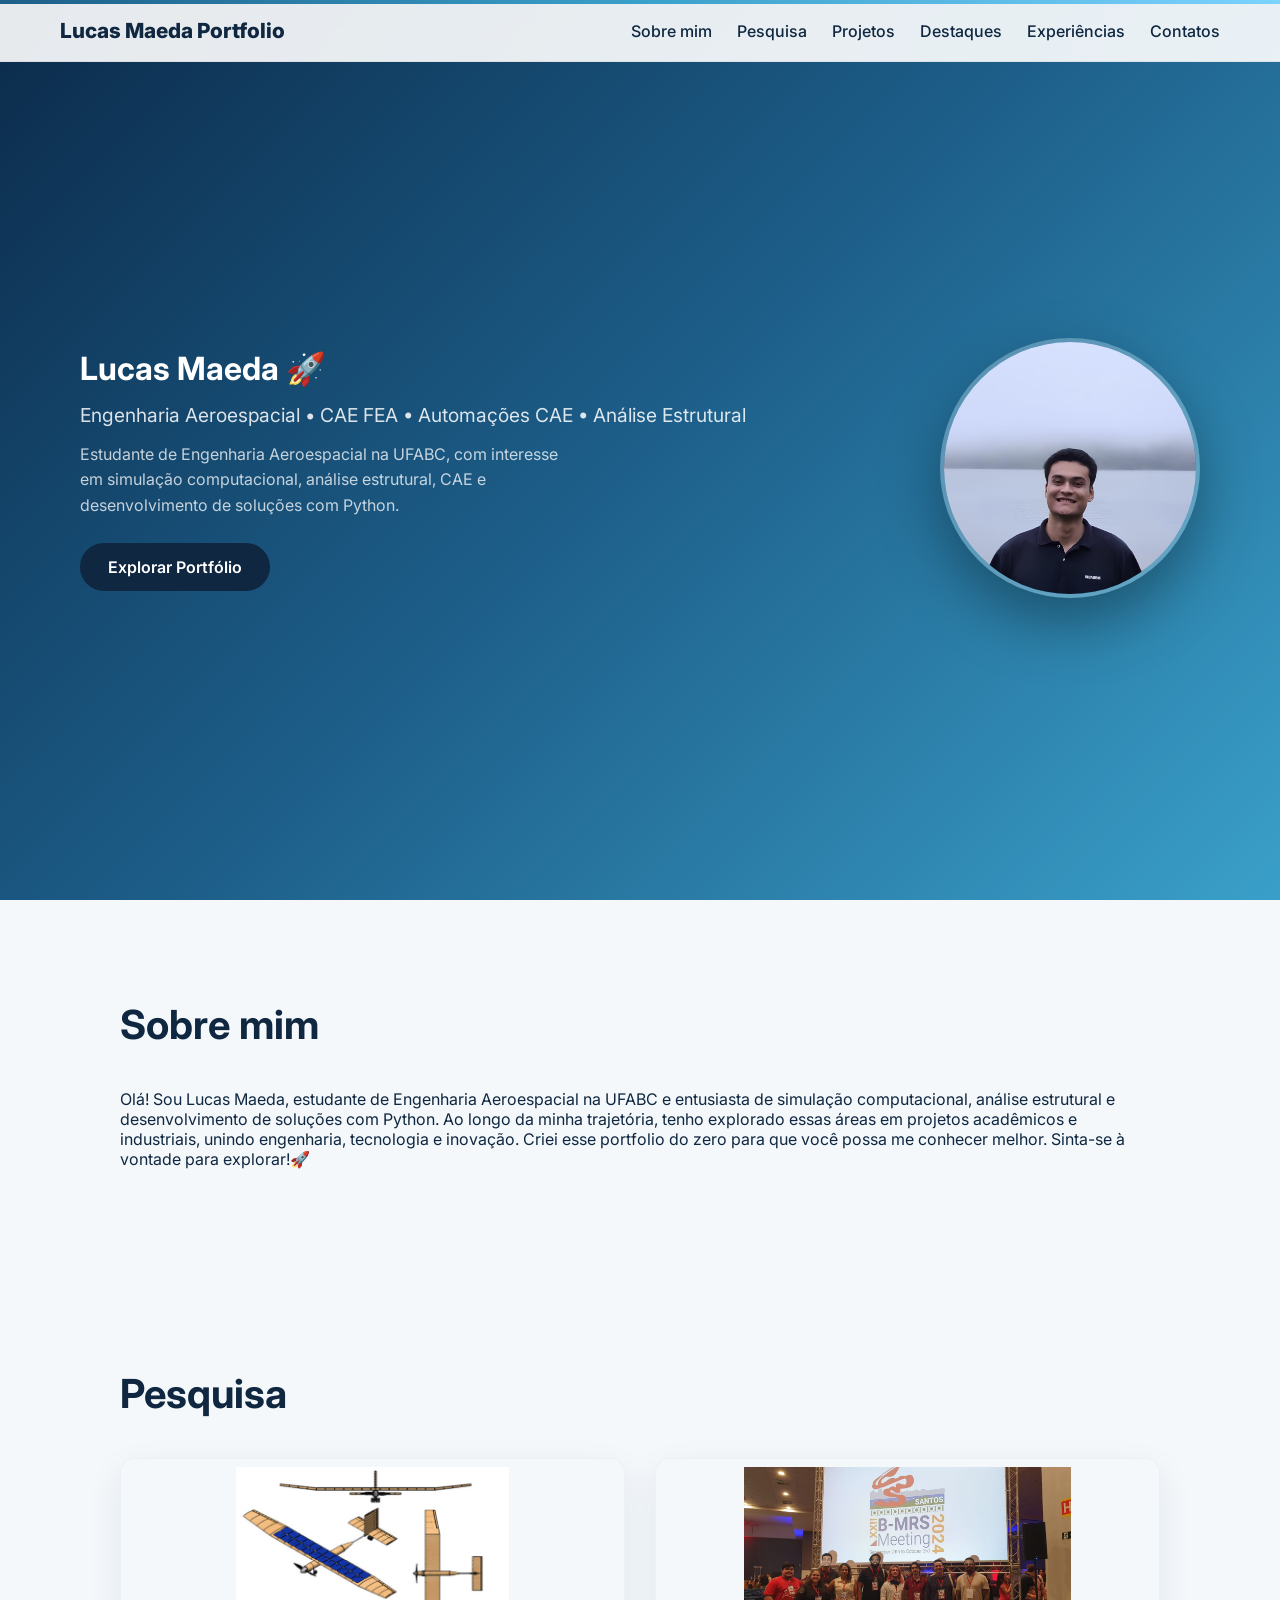
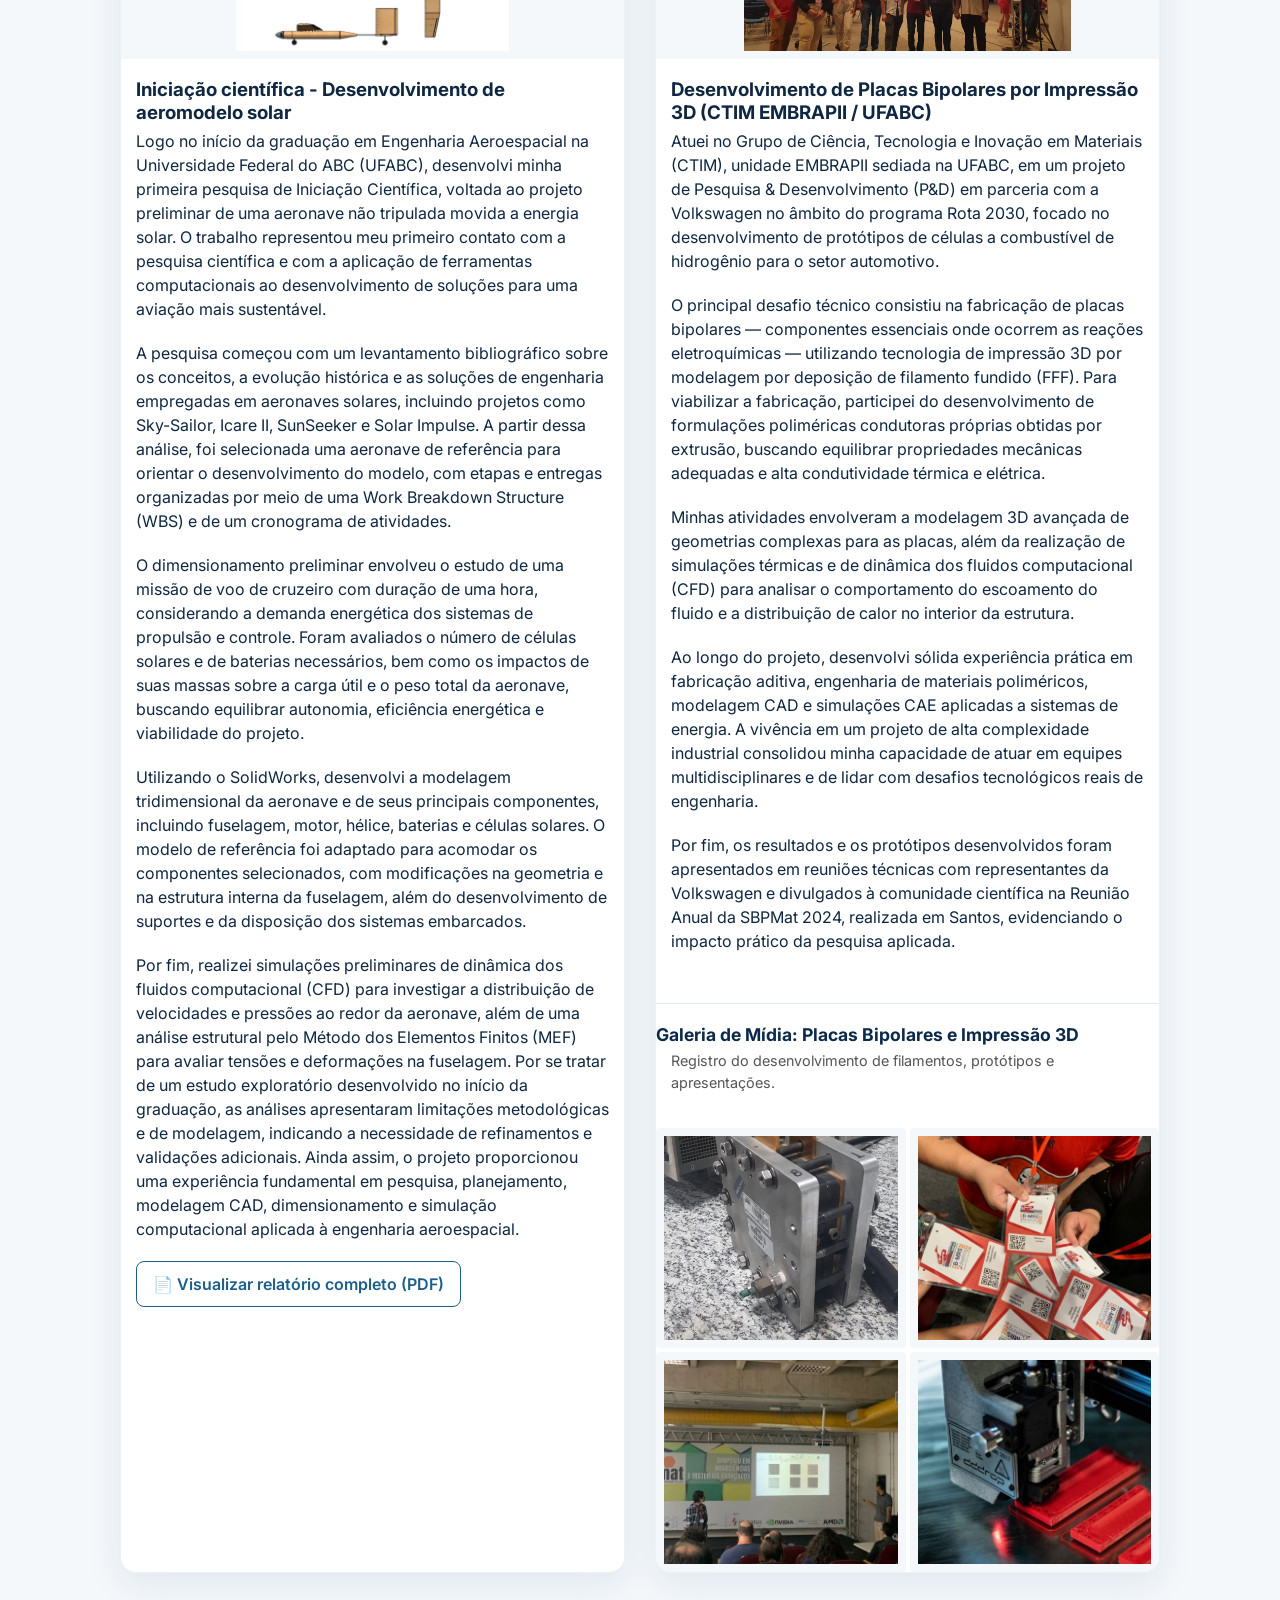
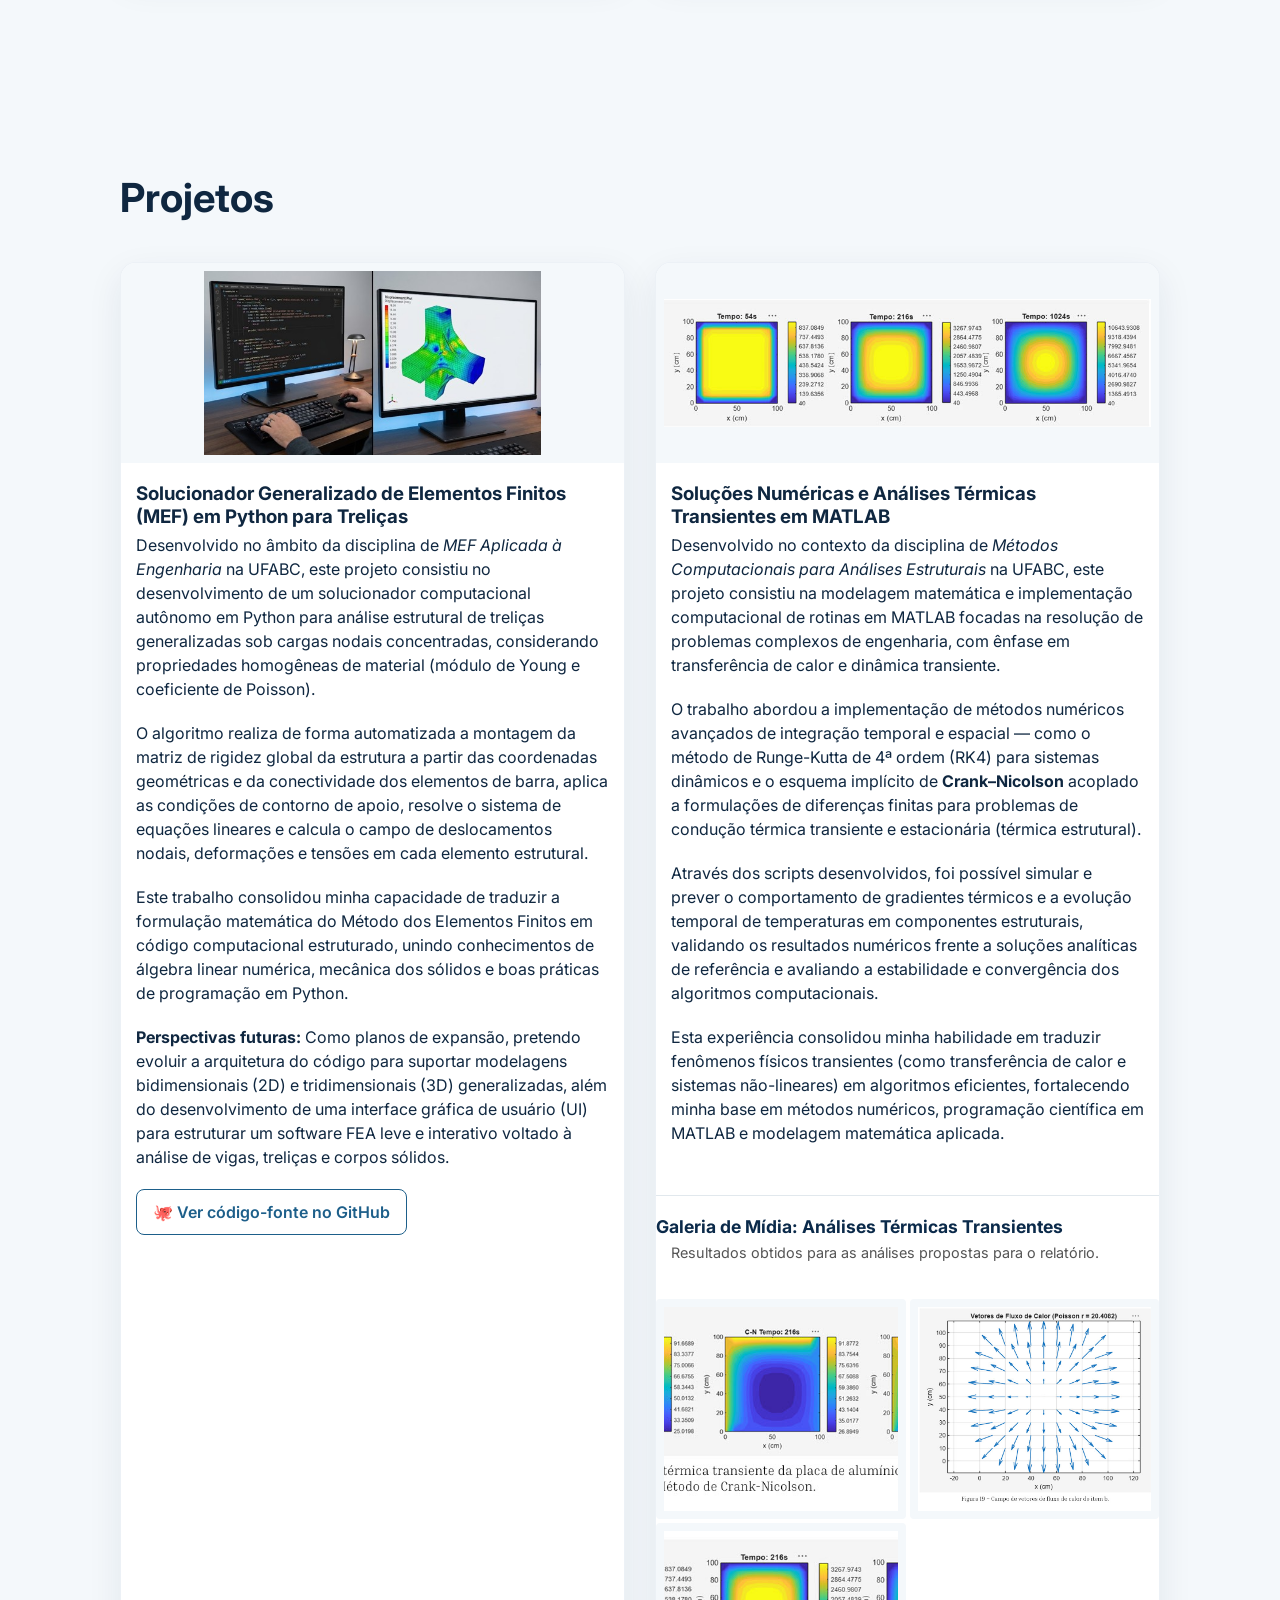
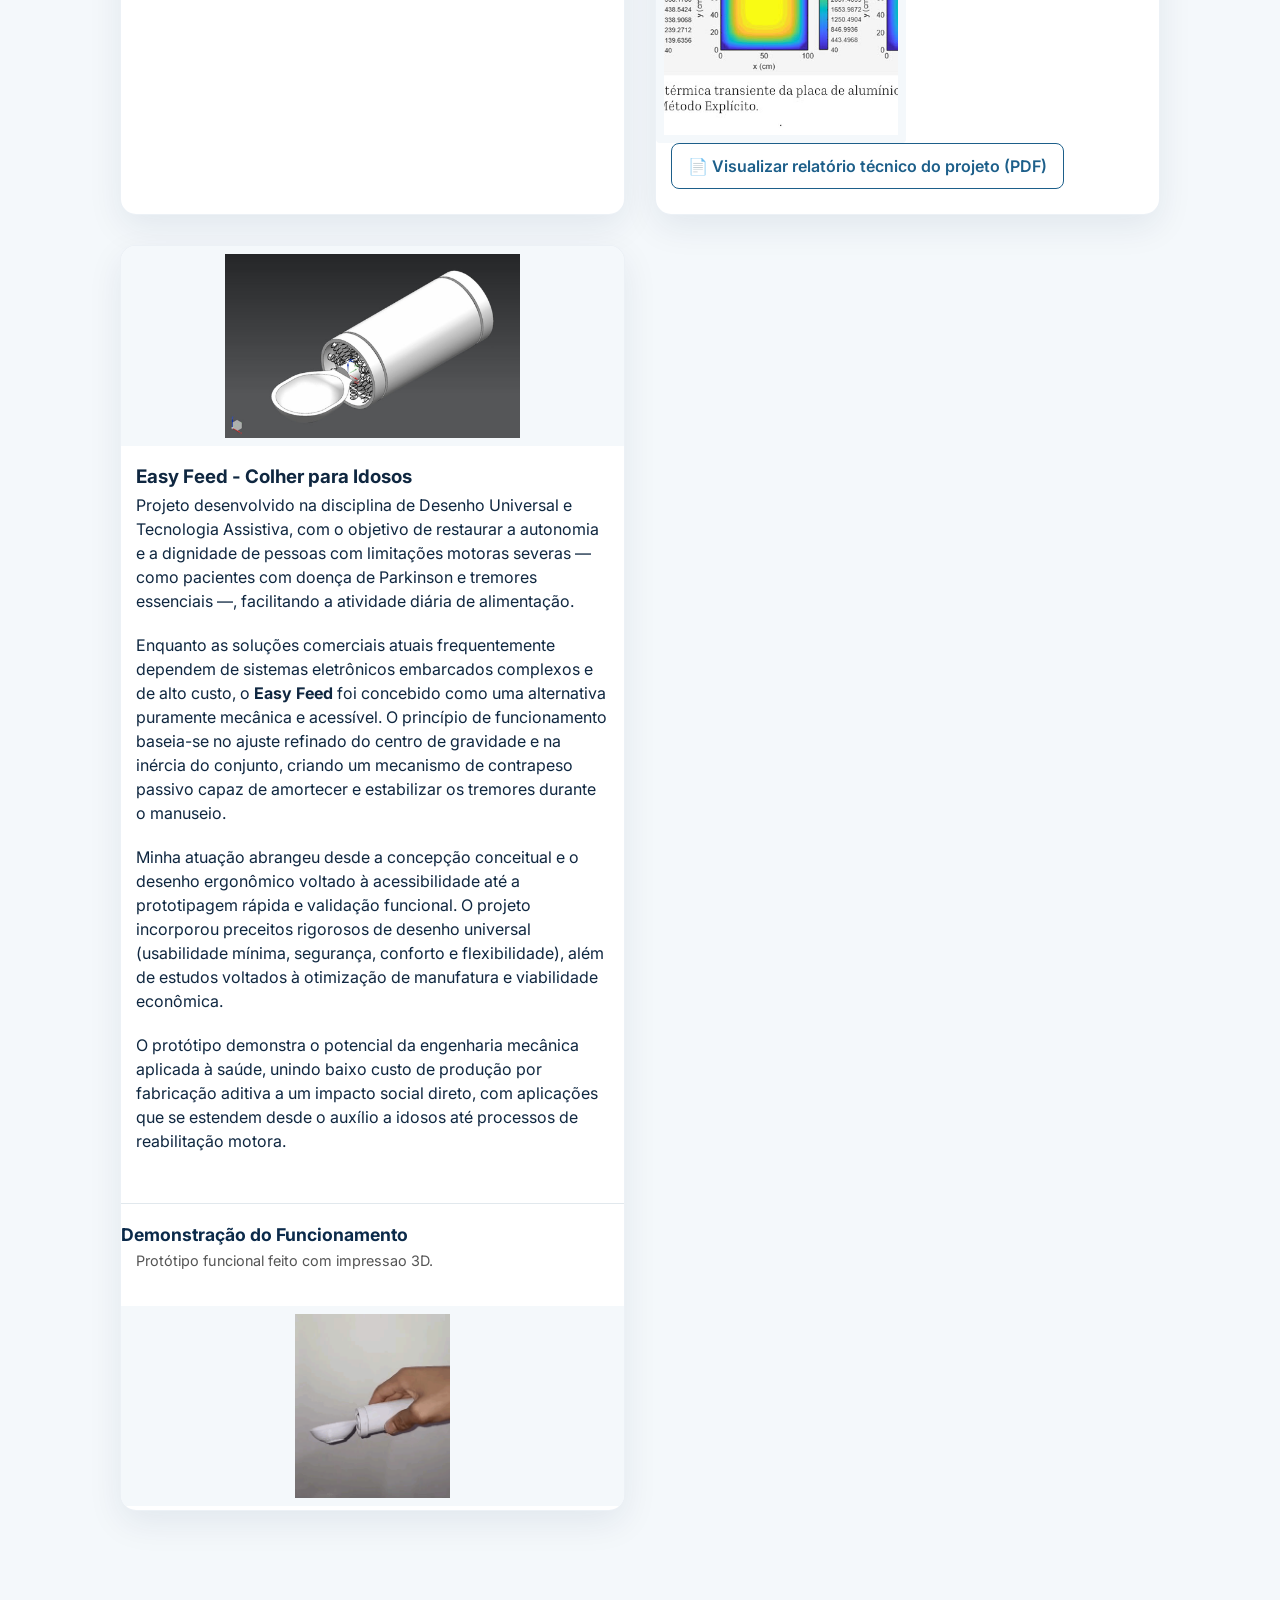
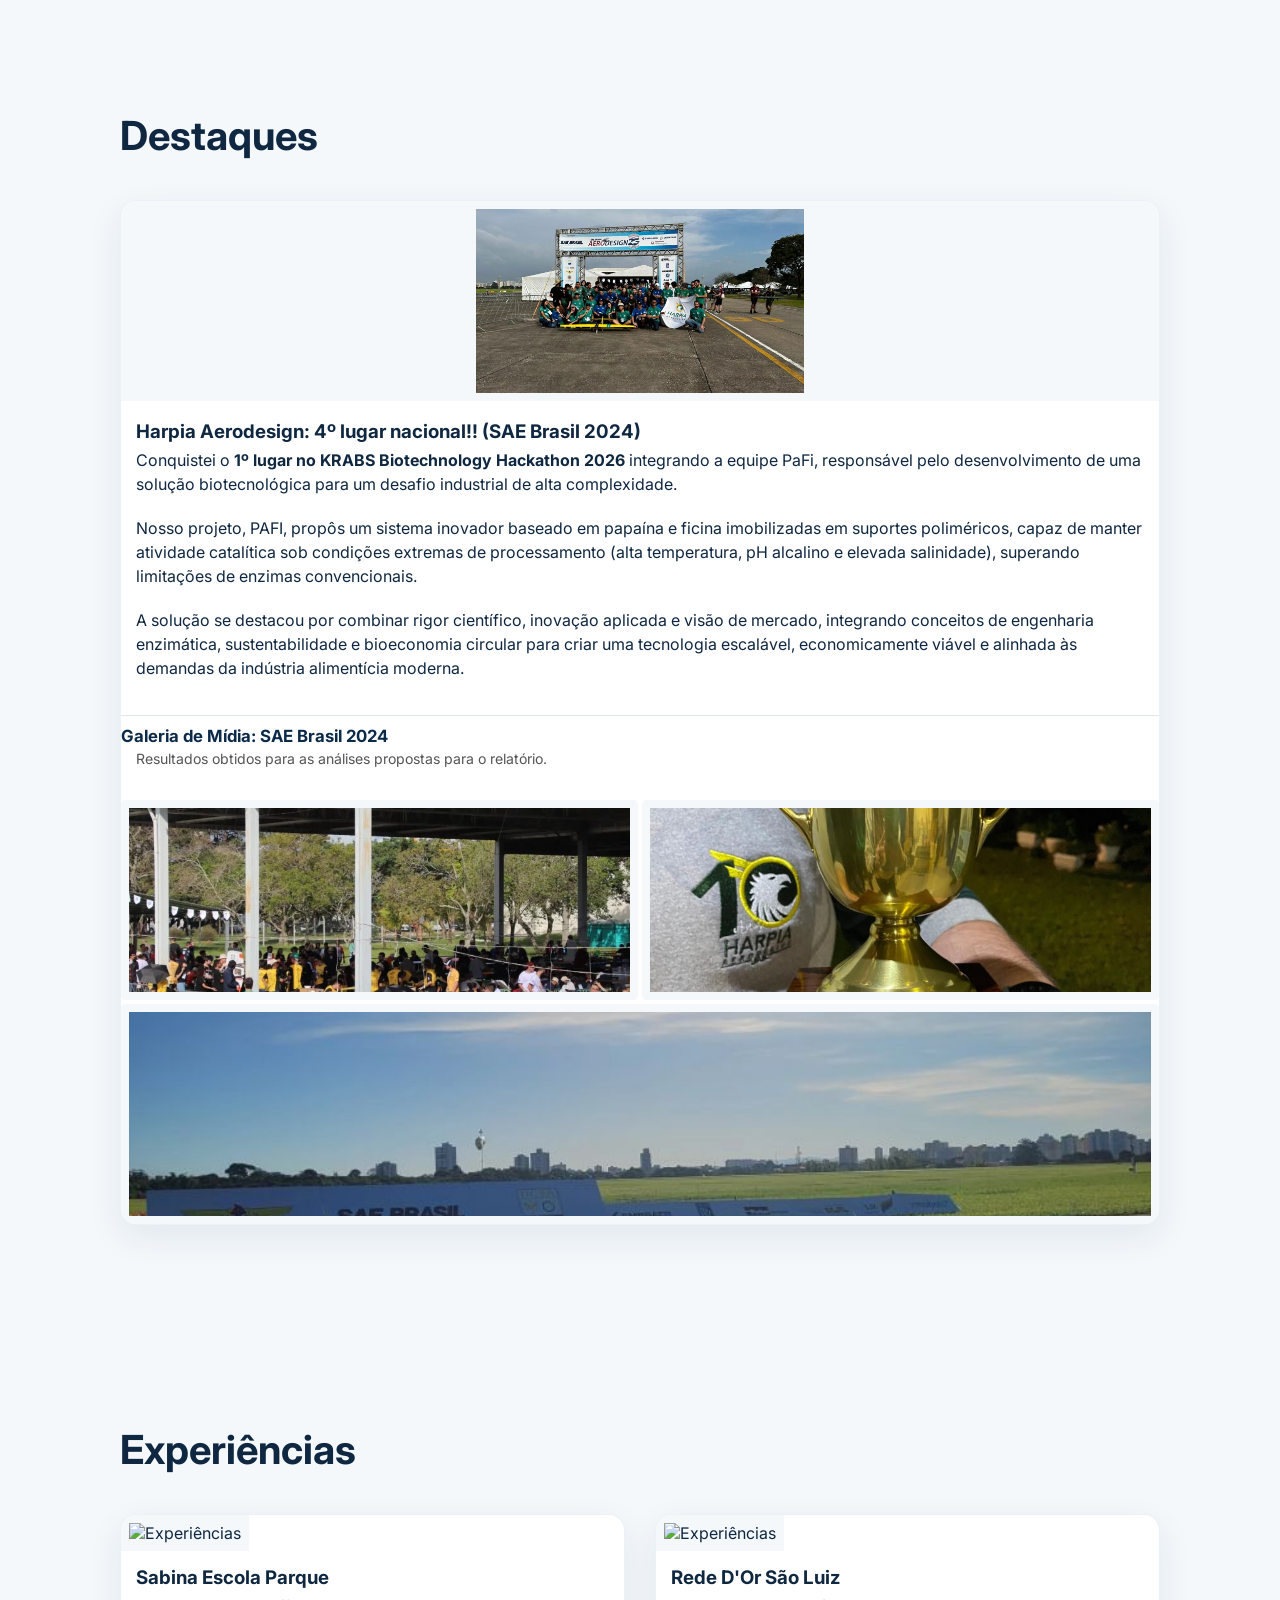
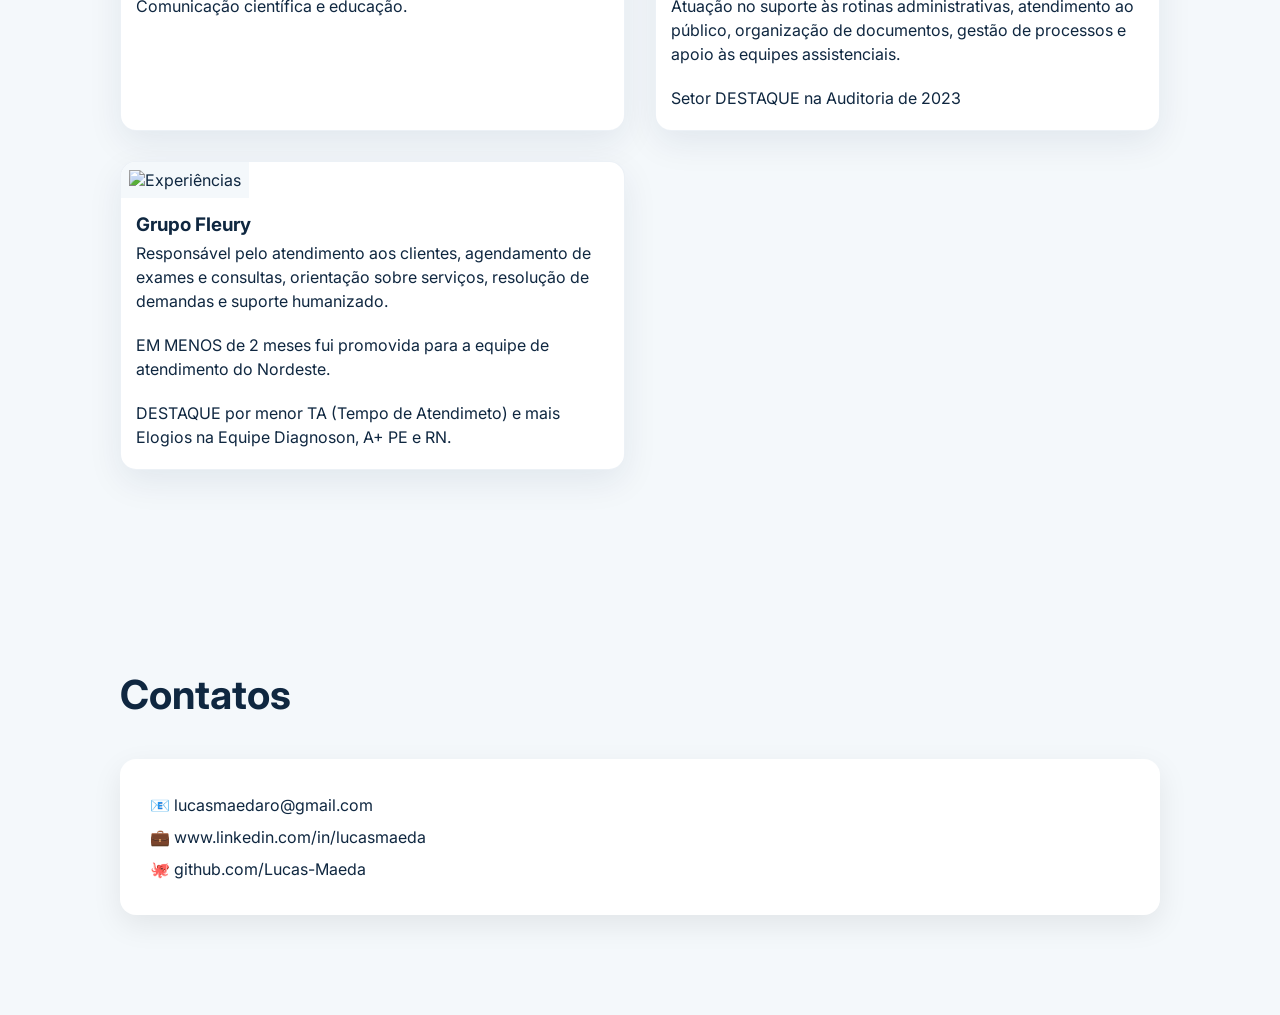
==== index.html @ bb74ff22 "Update index.html" ====
<!DOCTYPE html>
<html lang="pt-BR">
    <head>
    <meta charset="UTF-8">
    <meta name="viewport" content="width=device-width, initial-scale=1.0">
    <title>Portfolio Lucas Maeda</title>

    <link rel="stylesheet" href="style.css">
    <link href="https://fonts.googleapis.com/css2?family=Inter:wght@300;400;600;800&display=swap" rel="stylesheet">
</head>

<body>

<!-- NAV -->
<nav>
    <div class="logo">Lucas Maeda Portfolio</div>

    <ul>
        <li><a href="#sobre-mim">Sobre mim</a></li>
        <li><a href="#pesquisa">Pesquisa</a></li>
        <li><a href="#projetos">Projetos</a></li>
        <li><a href="#destaques">Destaques</a></li>
        <li><a href="#experiencias">Experiências</a></li>
        <li><a href="#contatos">Contatos</a></li>
    </ul>
</nav>

<!-- HERO -->
<header class="hero">

    <div class="hero-content">

        <div class="hero-text">
            <h1>Lucas Maeda 🚀</h1>
            <p class="subtitle">Engenharia Aeroespacial • CAE FEA • Automações CAE • Análise Estrutural</p>

            <p class="description">
                Estudante de Engenharia Aeroespacial na UFABC, com interesse em simulação computacional, análise estrutural, CAE e desenvolvimento de soluções com Python.
            </p>

            <a href="#sobre mim" class="btn">Explorar Portfólio</a>
        </div>

        <div class="hero-image">
            <img src="images/perfil.jpg" alt="Lucas profile">
        </div>

    </div>

</header>

<!-- SOBRE MIM -->
<section id="sobre mim" class="section">
    <h2>Sobre mim</h2>
    <p>
        Olá! Sou Lucas Maeda, estudante de Engenharia Aeroespacial na UFABC e entusiasta de simulação computacional, análise estrutural e desenvolvimento de soluções com Python. Ao longo da minha trajetória, tenho explorado essas áreas em projetos acadêmicos e industriais, unindo engenharia, tecnologia e inovação.
        Criei esse portfolio do zero para que você possa me conhecer melhor. Sinta-se à vontade para explorar!🚀
    </p>
</section>

<!-- PESQUISA -->
<section id="pesquisa" class="section">
    <h2>Pesquisa</h2>

    <div class="grid">

        <!-- CARTÃO 1: Aeromodelo Solar -->
        <div class="card">
            <img src="images/ic1.jpg" alt="Pesquisa">
            <h3>Iniciação científica - Desenvolvimento de aeromodelo solar</h3>
            <p>Logo no início da graduação em Engenharia Aeroespacial na Universidade Federal do ABC (UFABC), desenvolvi minha primeira pesquisa de Iniciação Científica, voltada ao projeto preliminar de uma aeronave não tripulada movida a energia solar. O trabalho representou meu primeiro contato com a pesquisa científica e com a aplicação de ferramentas computacionais ao desenvolvimento de soluções para uma aviação mais sustentável.</p>
            <p>A pesquisa começou com um levantamento bibliográfico sobre os conceitos, a evolução histórica e as soluções de engenharia empregadas em aeronaves solares, incluindo projetos como Sky-Sailor, Icare II, SunSeeker e Solar Impulse. A partir dessa análise, foi selecionada uma aeronave de referência para orientar o desenvolvimento do modelo, com etapas e entregas organizadas por meio de uma Work Breakdown Structure (WBS) e de um cronograma de atividades.</p>
            <p>O dimensionamento preliminar envolveu o estudo de uma missão de voo de cruzeiro com duração de uma hora, considerando a demanda energética dos sistemas de propulsão e controle. Foram avaliados o número de células solares e de baterias necessários, bem como os impactos de suas massas sobre a carga útil e o peso total da aeronave, buscando equilibrar autonomia, eficiência energética e viabilidade do projeto.</p>
            <p>Utilizando o SolidWorks, desenvolvi a modelagem tridimensional da aeronave e de seus principais componentes, incluindo fuselagem, motor, hélice, baterias e células solares. O modelo de referência foi adaptado para acomodar os componentes selecionados, com modificações na geometria e na estrutura interna da fuselagem, além do desenvolvimento de suportes e da disposição dos sistemas embarcados.</p>
            <p>Por fim, realizei simulações preliminares de dinâmica dos fluidos computacional (CFD) para investigar a distribuição de velocidades e pressões ao redor da aeronave, além de uma análise estrutural pelo Método dos Elementos Finitos (MEF) para avaliar tensões e deformações na fuselagem. Por se tratar de um estudo exploratório desenvolvido no início da graduação, as análises apresentaram limitações metodológicas e de modelagem, indicando a necessidade de refinamentos e validações adicionais. Ainda assim, o projeto proporcionou uma experiência fundamental em pesquisa, planejamento, modelagem CAD, dimensionamento e simulação computacional aplicada à engenharia aeroespacial.</p>
            
            <div class="research-attachment">
                <a href="PDFs/SolarPlaneModel.pdf"
                   target="_blank"
                   rel="noopener noreferrer">
                    📄 Visualizar relatório completo (PDF)
                </a>
            </div> 
        </div> <!-- Fim do cartão 1 -->

        <!-- CARTÃO 2: CTIM EMBRAPII -->
        <div class="card">
            <img src="images/Ctim (9).jpeg" alt="Placa Bipolar para Célula a Combustível">
            <h3>Desenvolvimento de Placas Bipolares por Impressão 3D (CTIM EMBRAPII / UFABC)</h3>
            <p>Atuei no Grupo de Ciência, Tecnologia e Inovação em Materiais (CTIM), unidade EMBRAPII sediada na UFABC, em um projeto de Pesquisa & Desenvolvimento (P&D) em parceria com a Volkswagen no âmbito do programa Rota 2030, focado no desenvolvimento de protótipos de células a combustível de hidrogênio para o setor automotivo.</p>
            <p>O principal desafio técnico consistiu na fabricação de placas bipolares — componentes essenciais onde ocorrem as reações eletroquímicas — utilizando tecnologia de impressão 3D por modelagem por deposição de filamento fundido (FFF). Para viabilizar a fabricação, participei do desenvolvimento de formulações poliméricas condutoras próprias obtidas por extrusão, buscando equilibrar propriedades mecânicas adequadas e alta condutividade térmica e elétrica.</p>
            <p>Minhas atividades envolveram a modelagem 3D avançada de geometrias complexas para as placas, além da realização de simulações térmicas e de dinâmica dos fluidos computacional (CFD) para analisar o comportamento do escoamento do fluido e a distribuição de calor no interior da estrutura.</p>
            <p>Ao longo do projeto, desenvolvi sólida experiência prática em fabricação aditiva, engenharia de materiais poliméricos, modelagem CAD e simulações CAE aplicadas a sistemas de energia. A vivência em um projeto de alta complexidade industrial consolidou minha capacidade de atuar em equipes multidisciplinares e de lidar com desafios tecnológicos reais de engenharia.</p>
            <p>Por fim, os resultados e os protótipos desenvolvidos foram apresentados em reuniões técnicas com representantes da Volkswagen e divulgados à comunidade científica na Reunião Anual da SBPMat 2024, realizada em Santos, evidenciando o impacto prático da pesquisa aplicada.</p>
            
            <!-- GALERIA INTERNA EMBUTIDA -->
            <div class="card-gallery-section">
                <h4 class="card-gallery-title"> Galeria de Mídia: Placas Bipolares e Impressão 3D</h4>
                <p class="card-gallery-subtitle">Registro do desenvolvimento de filamentos, protótipos e apresentações.</p>
                
                <div class="card-gallery-grid">
                    <!-- Substitua pelos nomes reais dos seus arquivos de imagem -->
                    <img src="images/Ctim (3).jpeg" alt="Processo de Extrusão">
                    <img src="images/CTIM(10).jpg" alt="Impressão 3D">
                    <img src="images/CTIM(11).jpg" alt="Protótipo Final">
                    <img src="images/CTIM(12).jpg" alt="Apresentação SBPMat">
                </div>
            </div>

        </div> <!-- Fim do cartão 2 -->
</section>

    
<!-- PROJETOS -->
<section id="projetos" class="section">
    <h2>Projetos</h2>

    <div class="grid">

        <div class="card">
            <img src="images/project2.jpg" alt="Solucionador MEF em Python">
            <h3>Solucionador Generalizado de Elementos Finitos (MEF) em Python para Treliças</h3>
            <p>Desenvolvido no âmbito da disciplina de <em>MEF Aplicada à Engenharia</em> na UFABC, este projeto consistiu no desenvolvimento de um solucionador computacional autônomo em Python para análise estrutural de treliças generalizadas sob cargas nodais concentradas, considerando propriedades homogêneas de material (módulo de Young e coeficiente de Poisson).</p>
            <p>O algoritmo realiza de forma automatizada a montagem da matriz de rigidez global da estrutura a partir das coordenadas geométricas e da conectividade dos elementos de barra, aplica as condições de contorno de apoio, resolve o sistema de equações lineares e calcula o campo de deslocamentos nodais, deformações e tensões em cada elemento estrutural.</p>
            <p>Este trabalho consolidou minha capacidade de traduzir a formulação matemática do Método dos Elementos Finitos em código computacional estruturado, unindo conhecimentos de álgebra linear numérica, mecânica dos sólidos e boas práticas de programação em Python.</p>
            <p><strong>Perspectivas futuras:</strong> Como planos de expansão, pretendo evoluir a arquitetura do código para suportar modelagens bidimensionais (2D) e tridimensionais (3D) generalizadas, além do desenvolvimento de uma interface gráfica de usuário (UI) para estruturar um software FEA leve e interativo voltado à análise de vigas, treliças e corpos sólidos.</p>
            
            <!-- Se houver repositório no GitHub ou documentação específica -->
            <div class="research-attachment">
                <a href="https://github.com/Lucas-Maeda/2D_TRUSS_TENSION_STRAIN_CALCULATOR"
                   target="_blank"
                   rel="noopener noreferrer">
                    🐙 Ver código-fonte no GitHub
                </a>
            </div>
        </div>

        
        <!-- CARTÃO DE PROJETO: Métodos Computacionais e Análises Térmicas (MATLAB) -->
        <div class="card">
            <img src="images/project3.jpg" alt="Simulação Térmica em MATLAB">
            <h3>Soluções Numéricas e Análises Térmicas Transientes em MATLAB</h3>
            <p>Desenvolvido no contexto da disciplina de <em>Métodos Computacionais para Análises Estruturais</em> na UFABC, este projeto consistiu na modelagem matemática e implementação computacional de rotinas em MATLAB focadas na resolução de problemas complexos de engenharia, com ênfase em transferência de calor e dinâmica transiente.</p>
            <p>O trabalho abordou a implementação de métodos numéricos avançados de integração temporal e espacial — como o método de Runge-Kutta de 4ª ordem (RK4) para sistemas dinâmicos e o esquema implícito de <strong>Crank–Nicolson</strong> acoplado a formulações de diferenças finitas para problemas de condução térmica transiente e estacionária (térmica estrutural).</p>
            <p>Através dos scripts desenvolvidos, foi possível simular e prever o comportamento de gradientes térmicos e a evolução temporal de temperaturas em componentes estruturais, validando os resultados numéricos frente a soluções analíticas de referência e avaliando a estabilidade e convergência dos algoritmos computacionais.</p>
            <p>Esta experiência consolidou minha habilidade em traduzir fenômenos físicos transientes (como transferência de calor e sistemas não-lineares) em algoritmos eficientes, fortalecendo minha base em métodos numéricos, programação científica em MATLAB e modelagem matemática aplicada.</p>
            
            <!-- GALERIA INTERNA EMBUTIDA -->
            <div class="card-gallery-section">
                <h4 class="card-gallery-title"> Galeria de Mídia: Análises Térmicas Transientes</h4>
                <p class="card-gallery-subtitle">Resultados obtidos para as análises propostas para o relatório.</p>
                
                <div class="card-gallery-grid">
                    <!-- Substitua pelos nomes reais dos seus arquivos de imagem -->
                    <img src="images/MCAE1.jpg" alt="Processo de Extrusão">
                    <img src="images/MCAE2.jpg" alt="Impressão 3D">
                    <img src="images/MCAE3.jpg" alt="Protótipo Final">
                </div>
            </div>
            
            <div class="research-attachment">
                <a href="PDFs/Trabalho___Métodos_Computacionais_para_Análises_Estruturais_ Censored.pdf"
                   target="_blank"
                   rel="noopener noreferrer">
                    📄 Visualizar relatório técnico do projeto (PDF)
                </a>
            </div>
        </div>

        
        <div class="card">
            <img src="images/project1.jpg" alt="Projetos">
            <h3>Easy Feed - Colher para Idosos</h3>
            <p>Projeto desenvolvido na disciplina de Desenho Universal e Tecnologia Assistiva, com o objetivo de restaurar a autonomia e a dignidade de pessoas com limitações motoras severas — como pacientes com doença de Parkinson e tremores essenciais —, facilitando a atividade diária de alimentação.</p>
            <p>Enquanto as soluções comerciais atuais frequentemente dependem de sistemas eletrônicos embarcados complexos e de alto custo, o <strong>Easy Feed</strong> foi concebido como uma alternativa puramente mecânica e acessível. O princípio de funcionamento baseia-se no ajuste refinado do centro de gravidade e na inércia do conjunto, criando um mecanismo de contrapeso passivo capaz de amortecer e estabilizar os tremores durante o manuseio.</p>
            <p>Minha atuação abrangeu desde a concepção conceitual e o desenho ergonômico voltado à acessibilidade até a prototipagem rápida e validação funcional. O projeto incorporou preceitos rigorosos de desenho universal (usabilidade mínima, segurança, conforto e flexibilidade), além de estudos voltados à otimização de manufatura e viabilidade econômica.</p>
            <p>O protótipo demonstra o potencial da engenharia mecânica aplicada à saúde, unindo baixo custo de produção por fabricação aditiva a um impacto social direto, com aplicações que se estendem desde o auxílio a idosos até processos de reabilitação motora.</p>
            
            <!-- GIF EM LOOP NO FINAL DO CARTÃO -->
            <div class="card-gallery-section">
                <h4 class="card-gallery-title">   Demonstração do Funcionamento</h4>
                <p class="card-gallery-subtitle">Protótipo funcional feito com impressao 3D.</p>
                <div class="card-gif-container">
                    <!-- Substitua 'images/easyfeed.gif' pelo nome real do seu arquivo GIF -->
                    <img src="images/easyfeed.gif" alt="Animação do Easy Feed em funcionamento">
                </div>
            </div>
            
        </div>
        
        
    </div>
</section>
    
<!-- DESTAQUES -->
<section id="destaques" class="section">
    <h2>Destaques</h2>

    <div class="grid">

        <div class="card">
            <img src="images/Harpia.jpg" alt="Destaques">
            <h3>Harpia Aerodesign: 4º lugar nacional!! (SAE Brasil 2024)</h3>
            <p> Conquistei o <b>1º lugar no KRABS Biotechnology Hackathon 2026</b> integrando a equipe PaFi, responsável pelo desenvolvimento de uma solução biotecnológica para um desafio industrial de alta complexidade.</p>
            <p> Nosso projeto, PAFI, propôs um sistema inovador baseado em papaína e ficina imobilizadas em suportes poliméricos, capaz de manter atividade catalítica sob condições extremas de processamento (alta temperatura, pH alcalino e elevada salinidade), superando limitações de enzimas convencionais.</p>
            <p> A solução se destacou por combinar rigor científico, inovação aplicada e visão de mercado, integrando conceitos de engenharia enzimática, sustentabilidade e bioeconomia circular para criar uma tecnologia escalável, economicamente viável e alinhada às demandas da indústria alimentícia moderna.</p>
            
            <!-- GALERIA INTERNA EMBUTIDA COM ESTILOS DIRETOS NO HTML -->
            <div style="margin-top: 15px; padding-top: 10px; border-top: 1px solid #e1e8ed;">
                <h4 style="font-size: 1.05rem; color: #0b2a4a; margin-bottom: 2px; font-weight: 700;">Galeria de Mídia: SAE Brasil 2024</h4>
                <p style="font-size: 0.88rem; color: #555; margin-bottom: 10px;">Resultados obtidos para as análises propostas para o relatório.</p>
                
                <!-- GRID DE 3 IMAGENS (2 em cima, 1 embaixo ocupando tudo) -->
                <div style="display: grid; grid-template-columns: repeat(2, 1fr); gap: 4px; width: 100%;">
                    <img src="images/Harpia4.jpg" alt="Análise Harpia 1" style="width: 100%; height: 200px; object-fit: cover; border-radius: 4px;">
                    <img src="images/Harpia2.jpg" alt="Análise Harpia 2" style="width: 100%; height: 200px; object-fit: cover; border-radius: 4px;">
                    <img src="images/Harpia3.jpg" alt="Análise Harpia 3" style="width: 100%; height: 220px; object-fit: cover; border-radius: 4px; grid-column: span 2;">
                </div>
            </div>
        </div>

    </div>
</section>

<!-- EXPERIENCE -->
<section id="experiências" class="section">
    <h2>Experiências</h2>

    <div class="grid">

        <div class="card">
            <img src="images/sabina.jpeg" alt="Experiências">
            <h3>Sabina Escola Parque</h3>
            <p>Comunicação científica e educação.</p>
        </div>

        <div class="card">
            <img src="images/exp2.jpeg" alt="Experiências">
            <h3>Rede D'Or São Luiz</h3>
            <p>Atuação no suporte às rotinas administrativas, atendimento ao público, organização de documentos, gestão de processos e apoio às equipes assistenciais.</p>
            <p>Setor DESTAQUE na Auditoria de 2023</p>
        </div>

         <div class="card">
            <img src="images/exp3.jpeg" alt="Experiências">
            <h3>Grupo Fleury</h3>
            <p>Responsável pelo atendimento aos clientes, agendamento de exames e consultas, orientação sobre serviços, resolução de demandas e suporte humanizado.</p>
            <p>EM MENOS de 2 meses fui promovida para a equipe de atendimento do Nordeste.</p>
            <p>DESTAQUE por menor TA (Tempo de Atendimeto) e mais Elogios na Equipe Diagnoson, A+ PE e RN.</p>

    </div>
</section>

<!-- CONTATOS -->
<section id="contatos" class="section">
    <h2>Contatos</h2>

    <div class="contatos">
        <p>📧 lucasmaedaro@gmail.com</p>
        <p>💼 www.linkedin.com/in/lucasmaeda</p>
        <p>🐙 github.com/Lucas-Maeda</p>
    </div>
</section>

</body>
</html>
---- style.css ----
* {
    margin: 0;
    padding: 0;
    box-sizing: border-box;
}

body {
    font-family: 'Inter', sans-serif;
    background: #f4f8fb;
    color: #0f2740;
}

/* NAV */
nav {
    position: fixed;
    top: 0;
    width: 100%;
    display: flex;
    justify-content: space-between;
    align-items: center;
    padding: 18px 60px;
    background: rgba(255,255,255,0.9);
    backdrop-filter: blur(12px);
    border-bottom: 1px solid rgba(0,0,0,0.05);
    z-index: 1000;
}

.logo {
    font-weight: 800;
    font-size: 1.3rem;
}

nav ul {
    display: flex;
    gap: 25px;
    list-style: none;
}

nav a {
    text-decoration: none;
    color: #0f2740;
    font-weight: 500;
}

nav a:hover {
    color: #2b6d9f;
}

/* HERO */
.hero {
    min-height: 100vh;
    display: flex;
    align-items: center;
    padding: 120px 80px 80px;
    background: linear-gradient(135deg, #0b2a4a, #1d5f8a, #3aa0c9);
    color: white;
}

.hero-content {
    display: flex;
    align-items: center;
    justify-content: space-between;
    width: 100%;
    max-width: 1200px;
    margin: auto;
    gap: 60px;
}

.hero-text h1 {
    color: white;
}

.subtitle {
    color: rgba(255,255,255,0.85);
}

.description {
    color: rgba(255,255,255,0.75);
}

.subtitle {
    font-size: 1.2rem;
    margin: 15px 0;
}

.description {
    max-width: 500px;
    margin-bottom: 25px;
    line-height: 1.6;
}

.hero-image img {
    width: 260px;
    height: 260px;
    border-radius: 50%;
    object-fit: cover;
    border: 4px solid rgba(255,255,255,0.25);
    box-shadow: 0 25px 60px rgba(0,0,0,0.35);
}

/* BUTTON */
.btn {
    display: inline-block;
    padding: 14px 28px;
    background: #0f2740;
    color: white;
    border-radius: 999px;
    text-decoration: none;
    font-weight: 600;
    transition: 0.3s;
}

.btn:hover {
    transform: translateY(-3px);
    background: #1c4f7a;
}

/* SECTIONS */
.section {
    padding: 100px 80px;
    max-width: 1200px;
    margin: auto;
}

.section h2 {
    font-size: 2.5rem;
    margin-bottom: 40px;
}

/* GRID */
.grid {
    display: grid;
    grid-template-columns: repeat(auto-fit, minmax(350px, 1fr));
    gap: 30px;
    margin-top: 40px;
}

/* CARDS */
.card {
    background: white;
    border-radius: 16px;
    overflow: hidden;
    box-shadow: 0 12px 35px rgba(0, 40, 80, 0.08);
    border: 1px solid rgba(20, 80, 140, 0.08);
    transition: 0.3s;
}

.card:hover {
    transform: translateY(-8px);
}

.card img {
    width: 100%;
    height: 200px;
    object-fit: cover;
    object-fit: contain;
    background: #f4f8fb;
    padding: 8px;
}

.card h3 {
    padding: 15px 15px 5px;
}

.card p {
    padding: 0 15px 20px;
    line-height: 1.5;
}

/* CONTATOS */
.contatos {
    background: white;
    padding: 30px;
    border-radius: 16px;
    box-shadow: 0 10px 30px rgba(0,0,0,0.08);
    line-height: 2;
}

/* RESPONSIVE */

@media (max-width: 900px) {
    nav {
        padding: 15px 25px;
    }

    nav ul {
        display: none;
    }

    .hero-content {
        flex-direction: column-reverse;
        text-align: center;
    }

    .hero-image img {
        width: 260px;
        height: 260px;
    }

    .section {
        padding: 80px 25px;
    }
} /* FECHA O MEDIA QUERY AQUI */

/* BIOTECH TOP LINE EFFECT */
body::before {
    content: "";
    position: fixed;
    top: 0;
    width: 100%;
    height: 4px;
    background: linear-gradient(90deg, #1d5f8a, #3aa0c9, #7bd3ff);
    z-index: 9999;
}


/* LINK PARA O RELATÓRIO DA PESQUISA */
.research-attachment {
    padding: 0 15px 25px;
}

.research-attachment a {
    display: inline-block;
    padding: 12px 16px;
    border: 1px solid #1d5f8a;
    border-radius: 8px;
    color: #1d5f8a;
    text-decoration: none;
    font-weight: 600;
    transition: 0.3s ease;
}

.research-attachment a:hover {
    background: #1d5f8a;
    color: white;
    transform: translateY(-2px);
}




/* GALERIA INTERNA DO CARTÃO CTIM - OTIMIZADA */
.card-gallery-section {
    margin-top: 30px;
    padding-top: 20px;
    border-top: 1px solid #e1e8ed;
}

.card-gallery-title {
    font-size: 1.1rem;
    color: #0b2a4a;
    margin-bottom: 5px;
    font-weight: 700;
}

.card-gallery-subtitle {
    font-size: 0.9rem;
    color: #555;
    margin-bottom: 15px;
}

/* Força rigorosamente 2 colunas e gap de 4 pixels */
.card-gallery-grid {
    display: grid !important;
    grid-template-columns: 1fr 1fr !important;
    gap: 4px !important;
    width: 100%;
}

/* Maximiza as imagens preenchendo o espaço sem margens brancas */
.card-gallery-grid img {
    width: 100% !important;
    height: 220px !important; /* Altura ideal para preencher o espaço do card */
    object-fit: cover !important; /* Faz a foto ocupar o espaço todo, eliminando as faixas brancas */
    border-radius: 4px;
}
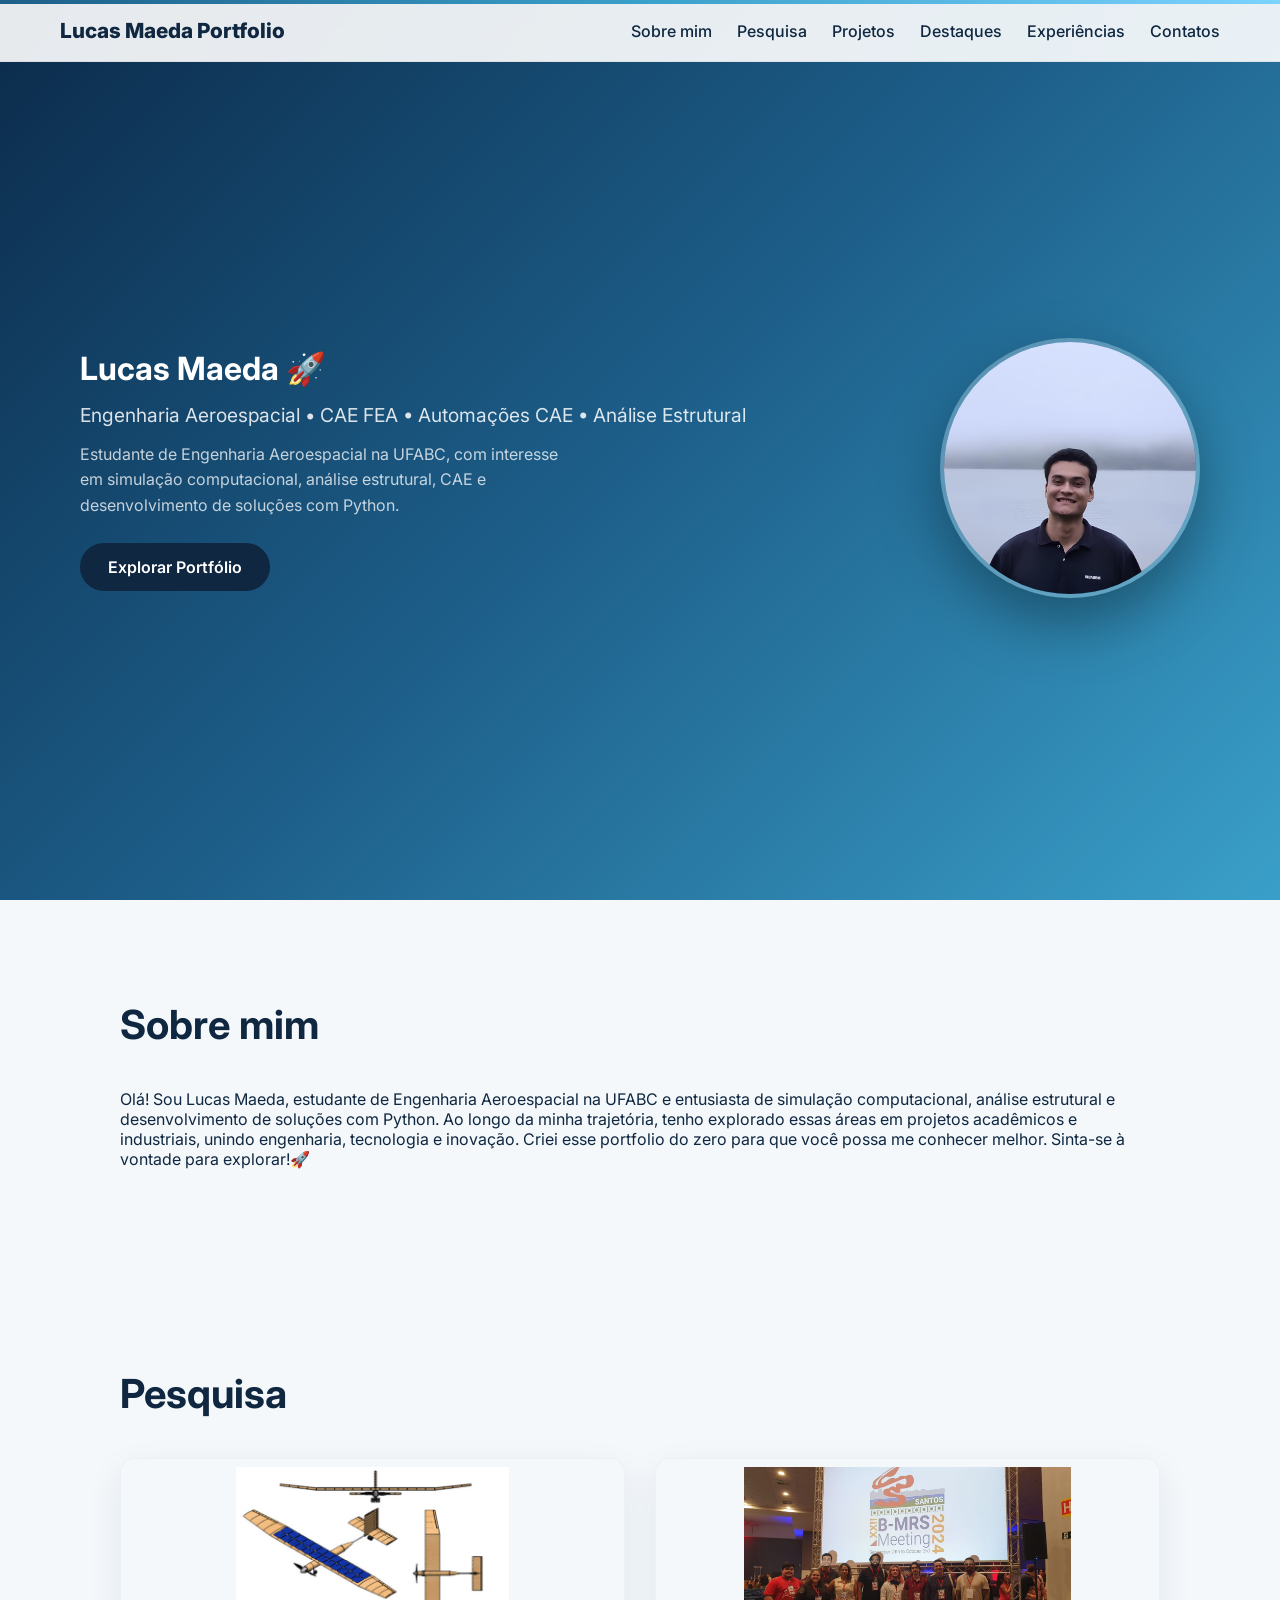
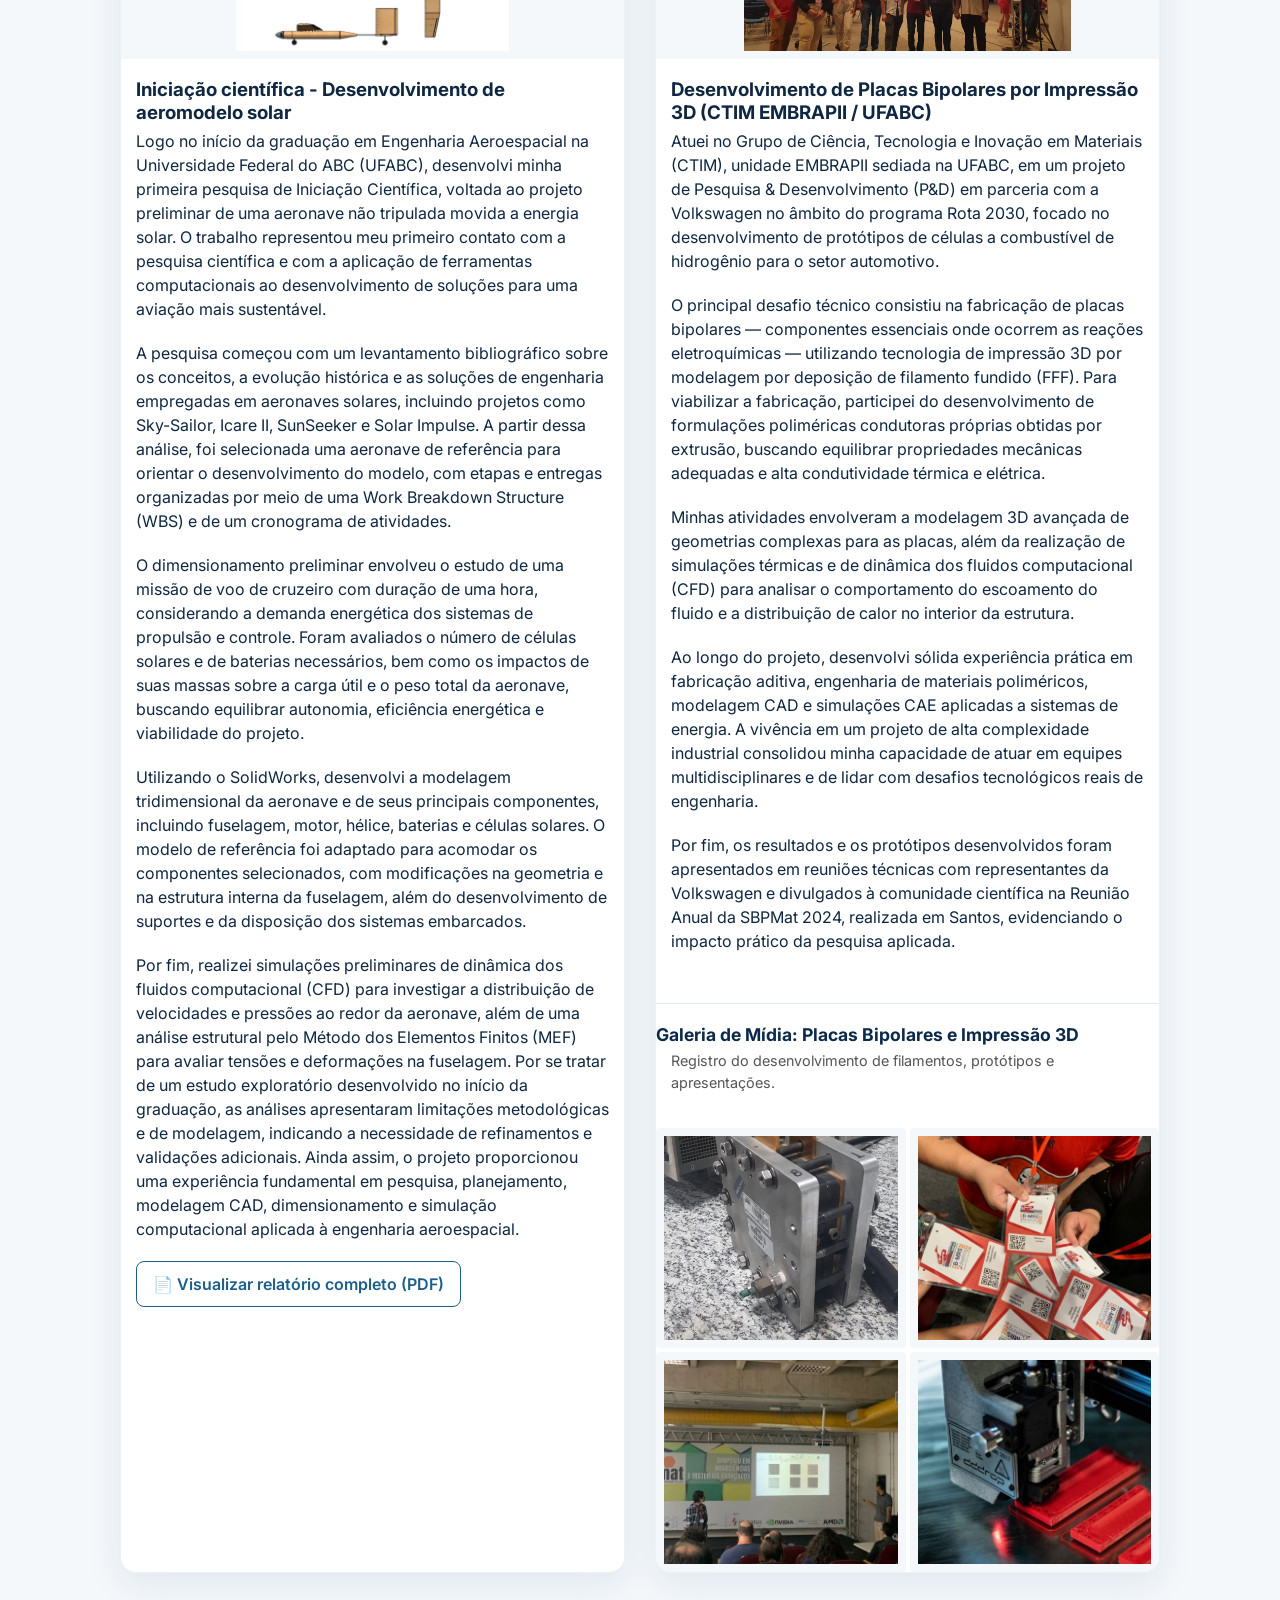
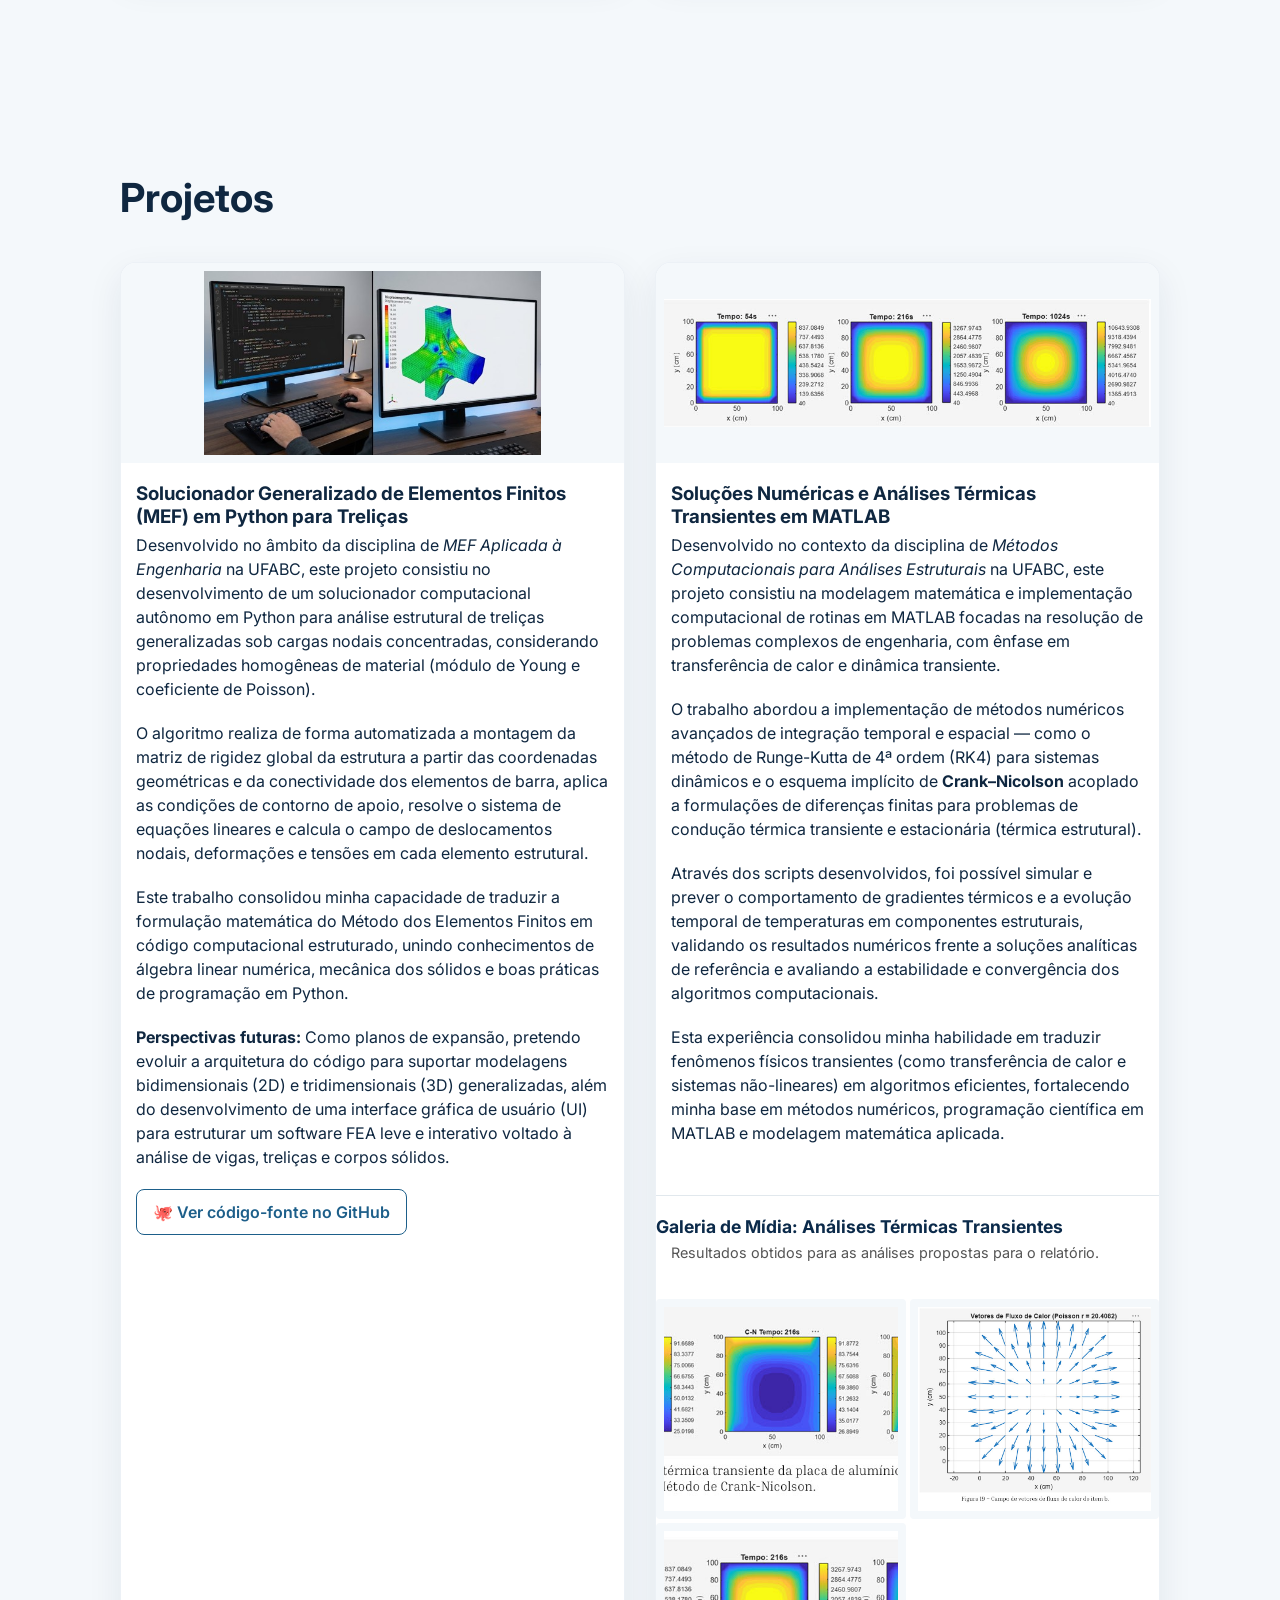
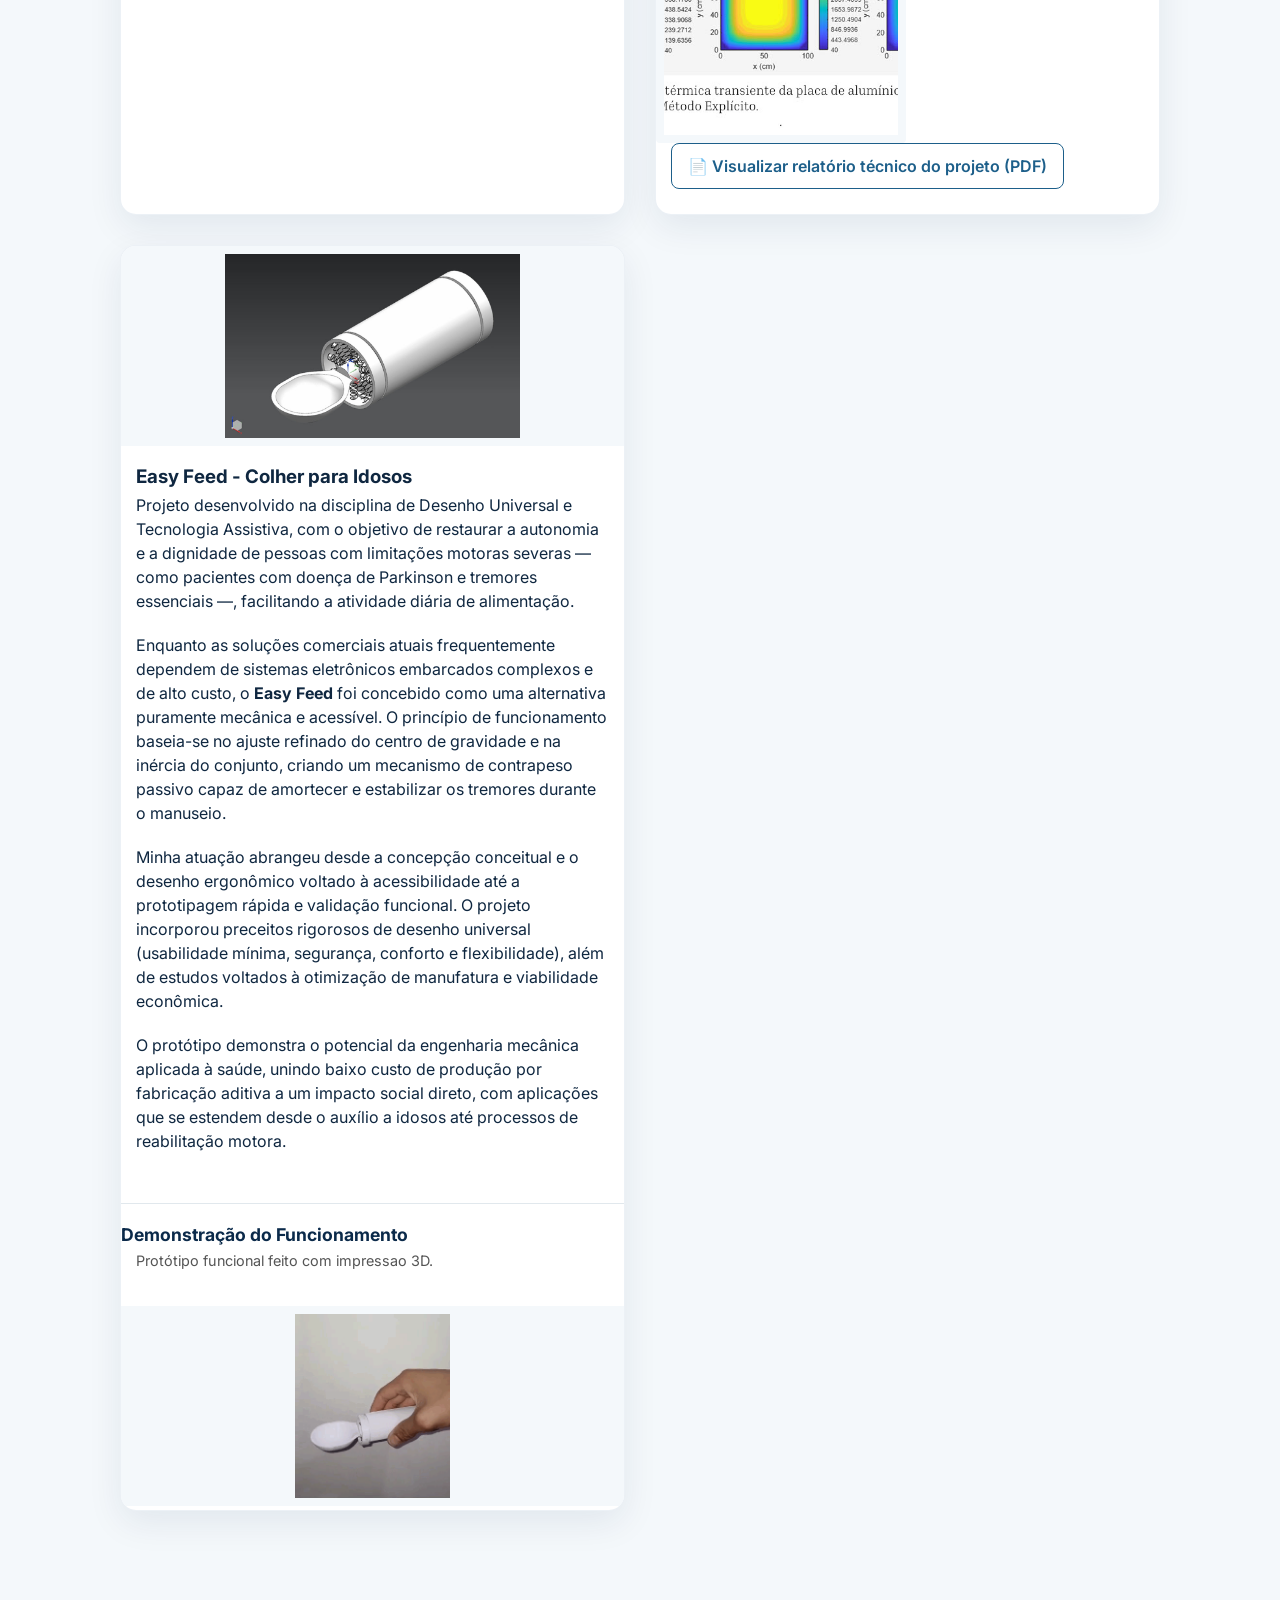
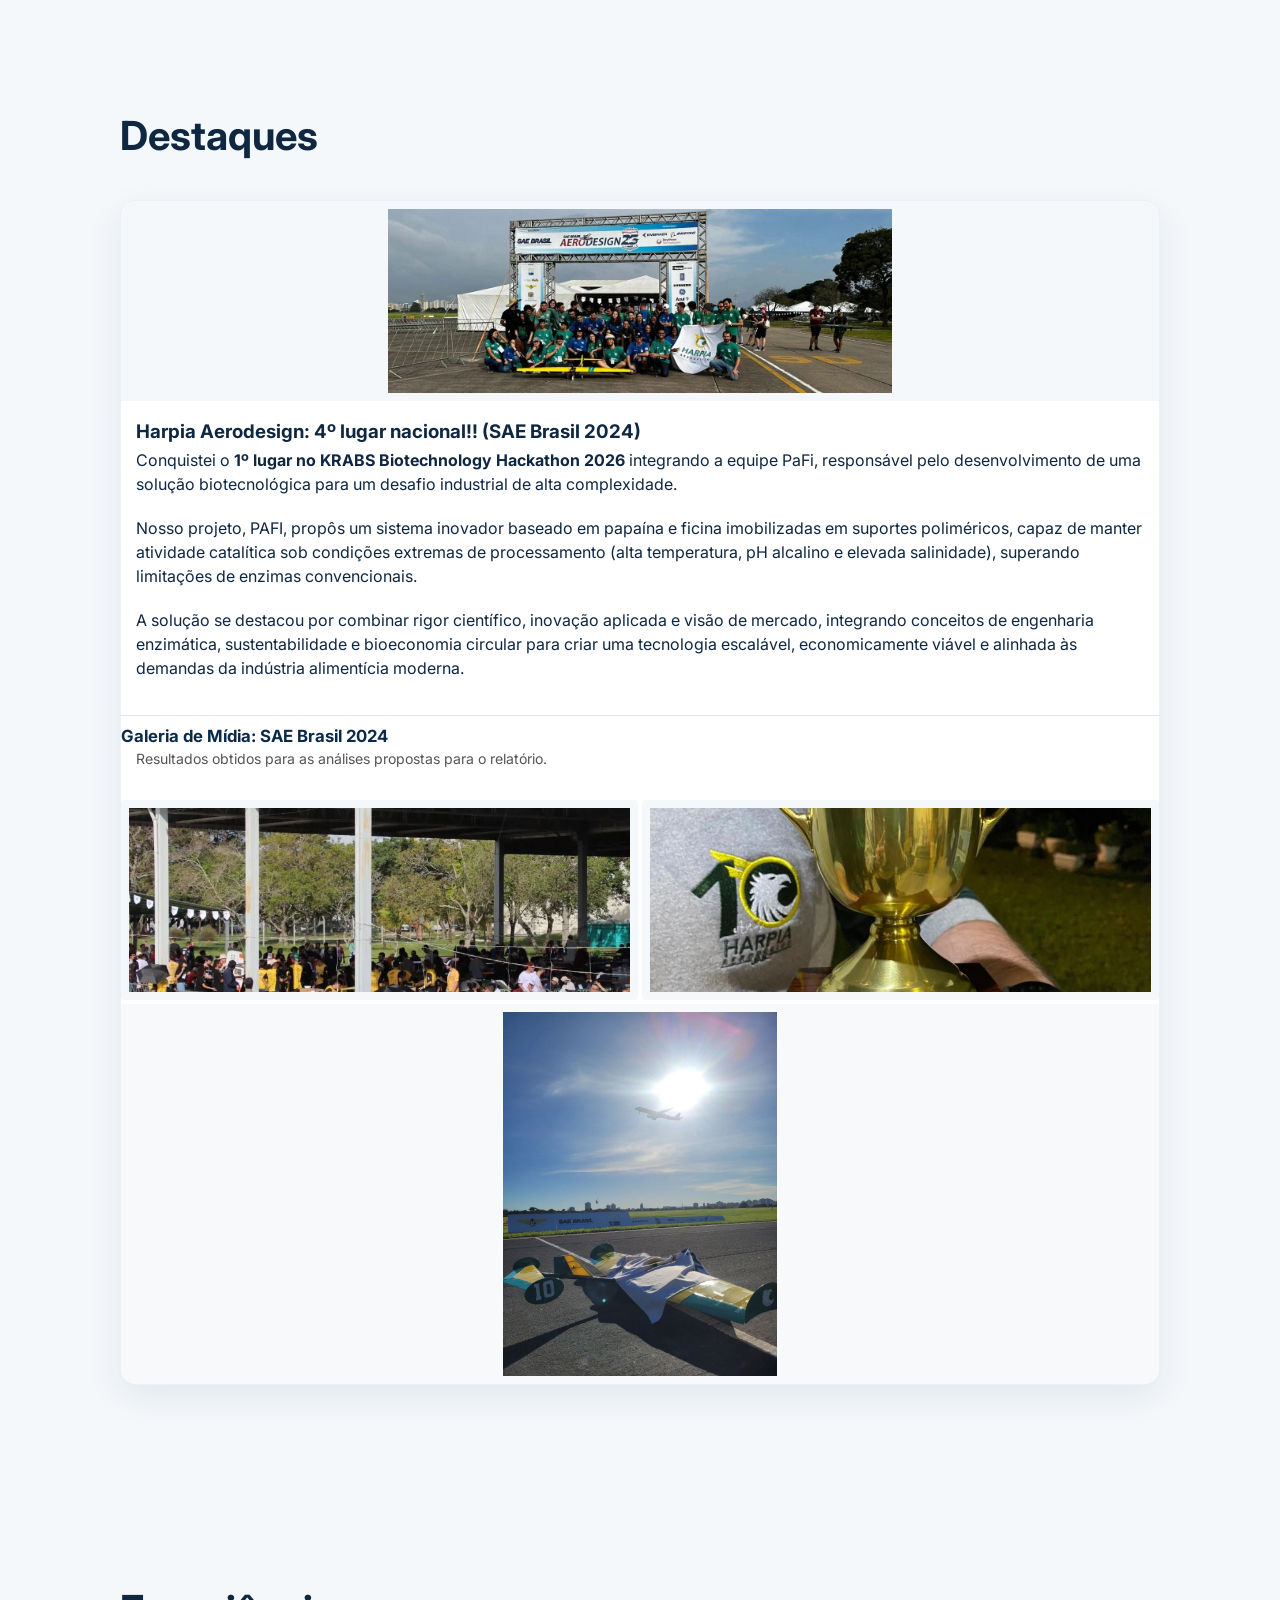
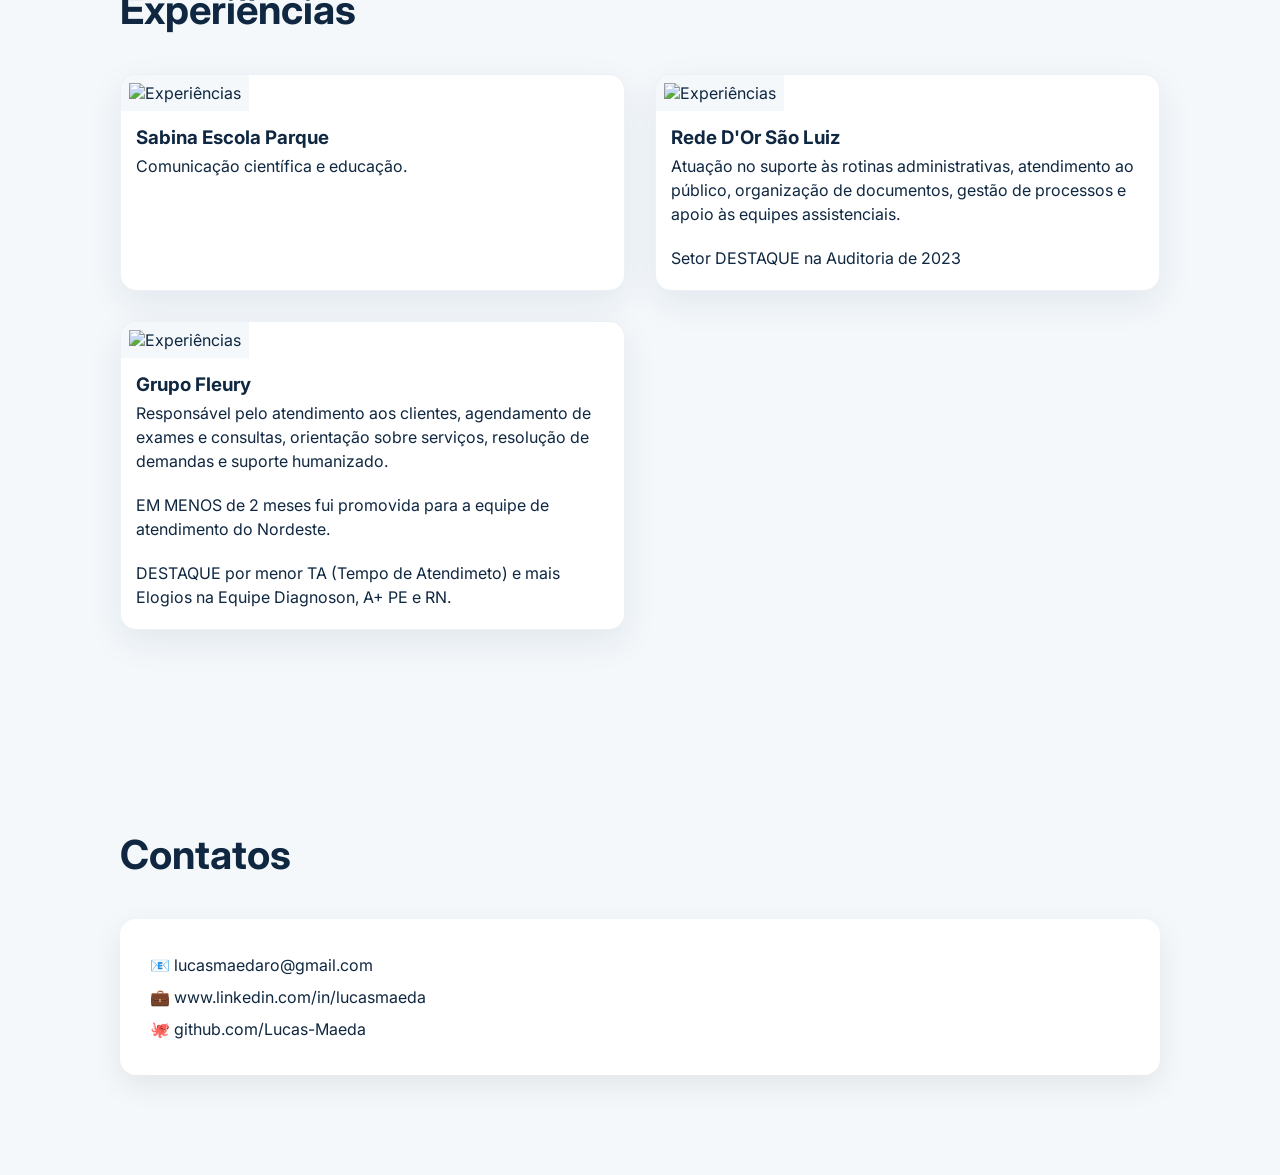
==== commit df142ab7: "Update index.html" ====
--- a/index.html
+++ b/index.html
@@ -201,20 +201,23 @@
         <div class="card">
             <img src="images/Harpia.jpg" alt="Destaques">
             <h3>Harpia Aerodesign: 4º lugar nacional!! (SAE Brasil 2024)</h3>
-            <p> Conquistei o <b>1º lugar no KRABS Biotechnology Hackathon 2026</b> integrando a equipe PaFi, responsável pelo desenvolvimento de uma solução biotecnológica para um desafio industrial de alta complexidade.</p>
-            <p> Nosso projeto, PAFI, propôs um sistema inovador baseado em papaína e ficina imobilizadas em suportes poliméricos, capaz de manter atividade catalítica sob condições extremas de processamento (alta temperatura, pH alcalino e elevada salinidade), superando limitações de enzimas convencionais.</p>
-            <p> A solução se destacou por combinar rigor científico, inovação aplicada e visão de mercado, integrando conceitos de engenharia enzimática, sustentabilidade e bioeconomia circular para criar uma tecnologia escalável, economicamente viável e alinhada às demandas da indústria alimentícia moderna.</p>
-            
-            <!-- GALERIA INTERNA EMBUTIDA COM ESTILOS DIRETOS NO HTML -->
+            <p>Conquistei o <b>1º lugar no KRABS Biotechnology Hackathon 2026</b> integrando a equipe PaFi, responsável pelo desenvolvimento de uma solução biotecnológica para um desafio industrial de alta complexidade.</p>
+            <p>Nosso projeto, PAFI, propôs um sistema inovador baseado em papaína e ficina imobilizadas em suportes poliméricos, capaz de manter atividade catalítica sob condições extremas de processamento (alta temperatura, pH alcalino e elevada salinidade), superando limitações de enzimas convencionais.</p>
+            <p>A solução se destacou por combinar rigor científico, inovação aplicada e visão de mercado, integrando conceitos de engenharia enzimática, sustentabilidade e bioeconomia circular para criar uma tecnologia escalável, economicamente viável e alinhada às demandas da indústria alimentícia moderna.</p>
+            
+            <!-- GALERIA INTERNA EMBUTIDA -->
             <div style="margin-top: 15px; padding-top: 10px; border-top: 1px solid #e1e8ed;">
                 <h4 style="font-size: 1.05rem; color: #0b2a4a; margin-bottom: 2px; font-weight: 700;">Galeria de Mídia: SAE Brasil 2024</h4>
                 <p style="font-size: 0.88rem; color: #555; margin-bottom: 10px;">Resultados obtidos para as análises propostas para o relatório.</p>
                 
-                <!-- GRID DE 3 IMAGENS (2 em cima, 1 embaixo ocupando tudo) -->
+                <!-- GRID DE 3 IMAGENS -->
                 <div style="display: grid; grid-template-columns: repeat(2, 1fr); gap: 4px; width: 100%;">
+                    <!-- Foto 1 (Esquerda superior) -->
                     <img src="images/Harpia4.jpg" alt="Análise Harpia 1" style="width: 100%; height: 200px; object-fit: cover; border-radius: 4px;">
+                    <!-- Foto 2 (Direita superior) -->
                     <img src="images/Harpia2.jpg" alt="Análise Harpia 2" style="width: 100%; height: 200px; object-fit: cover; border-radius: 4px;">
-                    <img src="images/Harpia3.jpg" alt="Análise Harpia 3" style="width: 100%; height: 220px; object-fit: cover; border-radius: 4px; grid-column: span 2;">
+                    <!-- Foto 3 (Aeronave - Ocupa a linha de baixo inteira, na vertical e sem cortes) -->
+                    <img src="images/Harpia3.jpg" alt="Aeronave Harpia" style="width: 100%; height: 380px; object-fit: contain; background-color: #f8f9fa; border-radius: 4px; grid-column: span 2;">
                 </div>
             </div>
         </div>
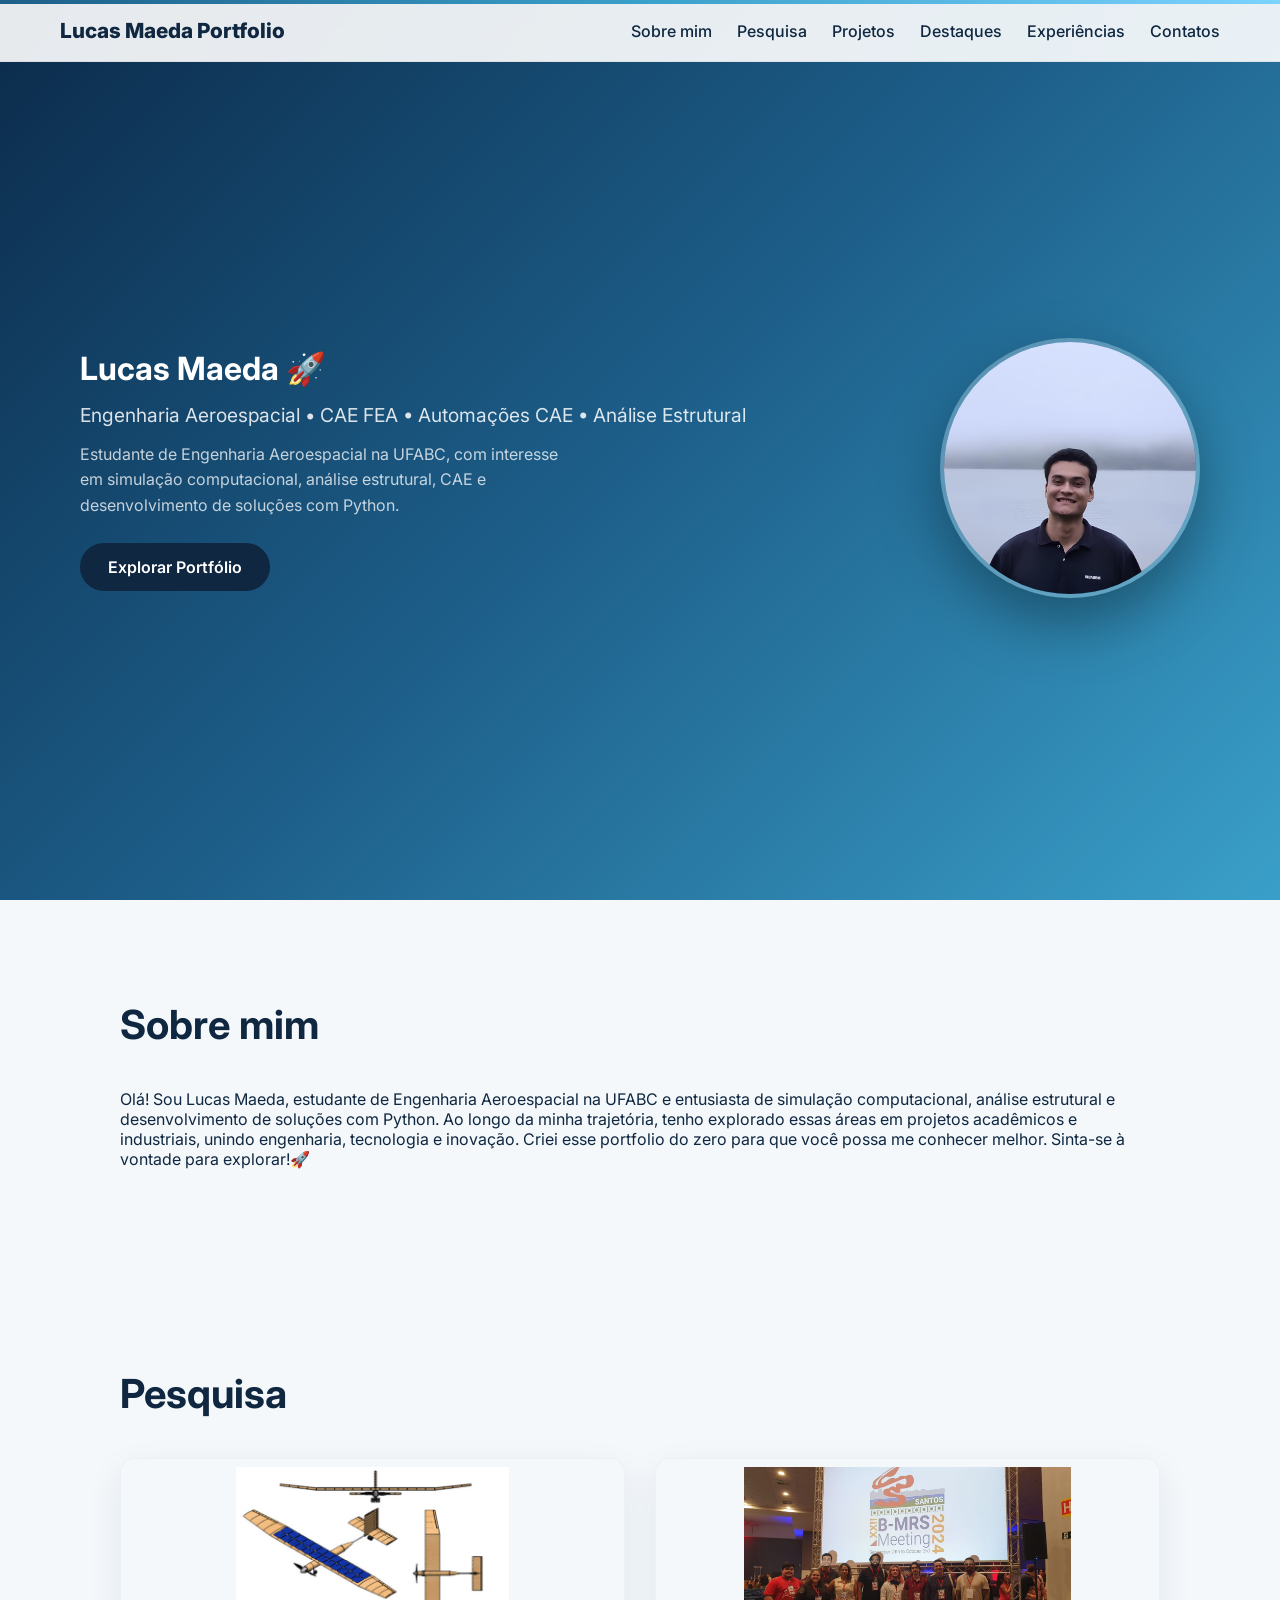
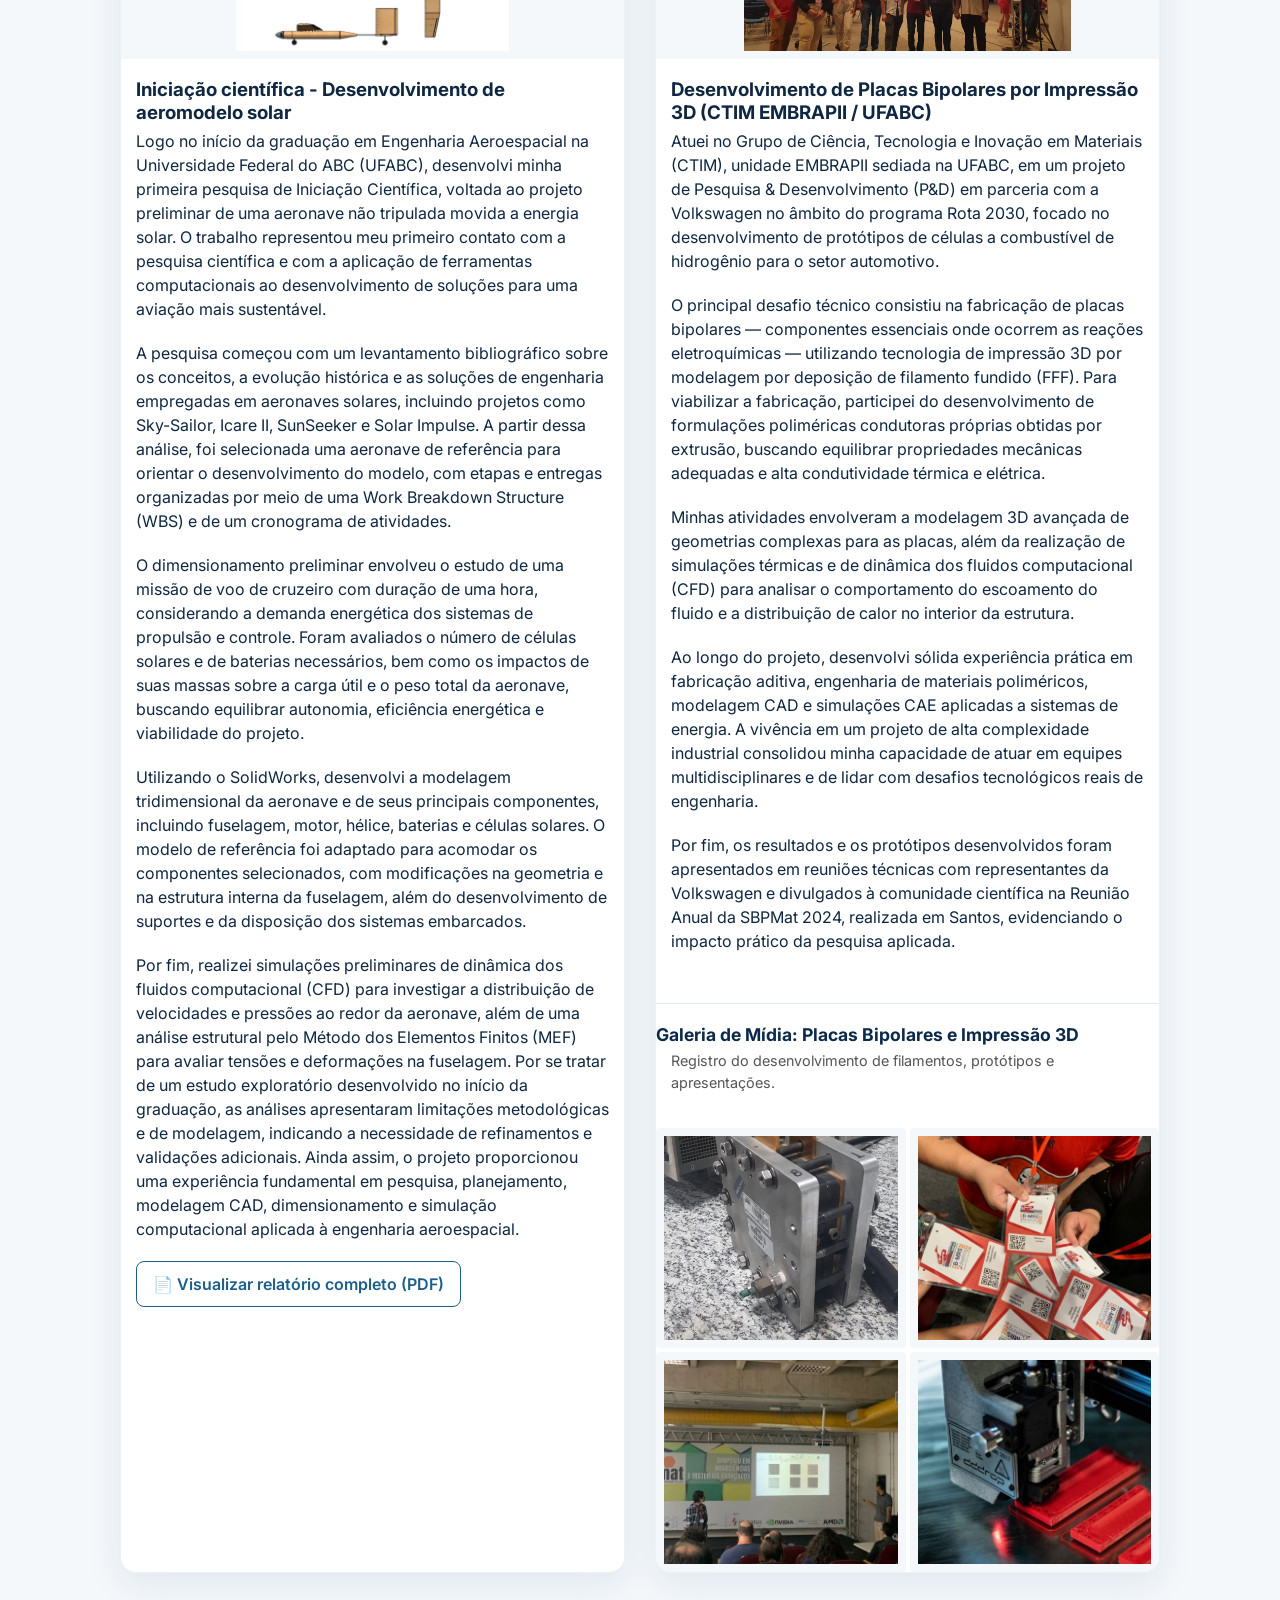
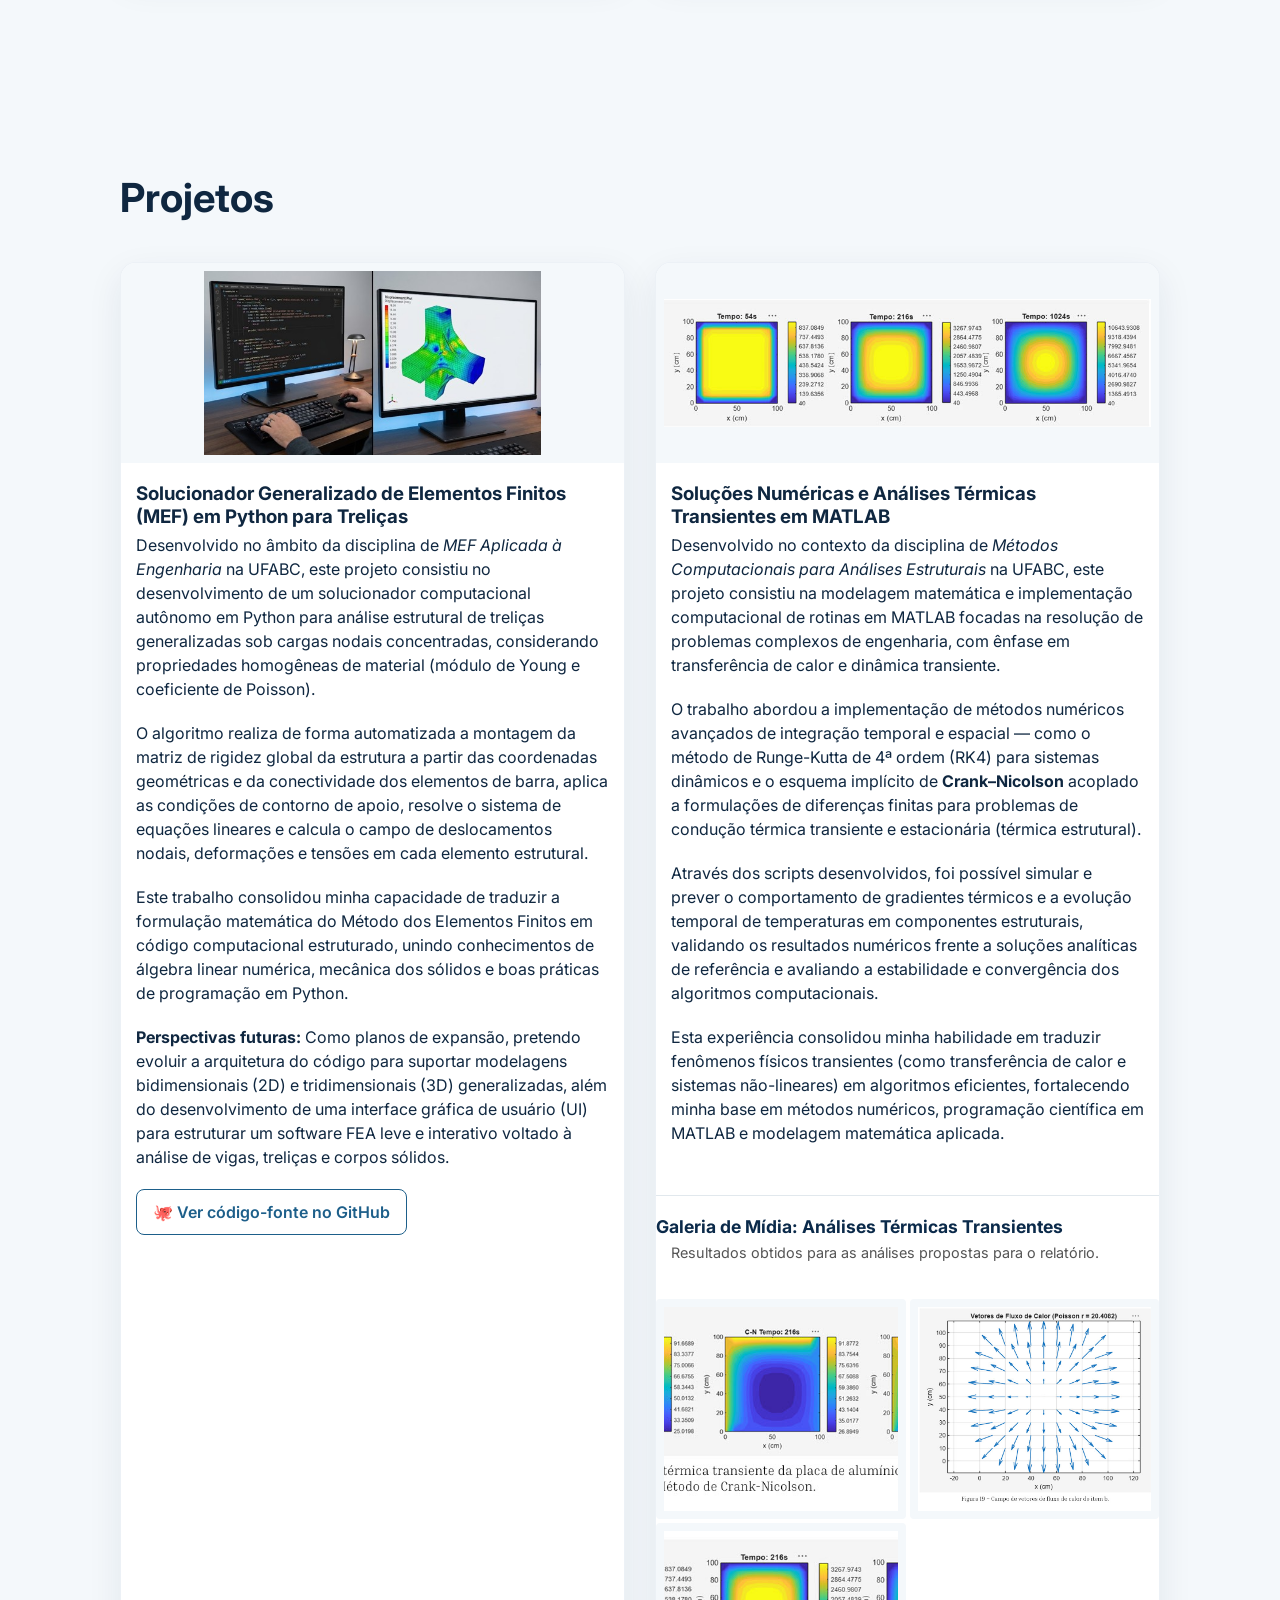
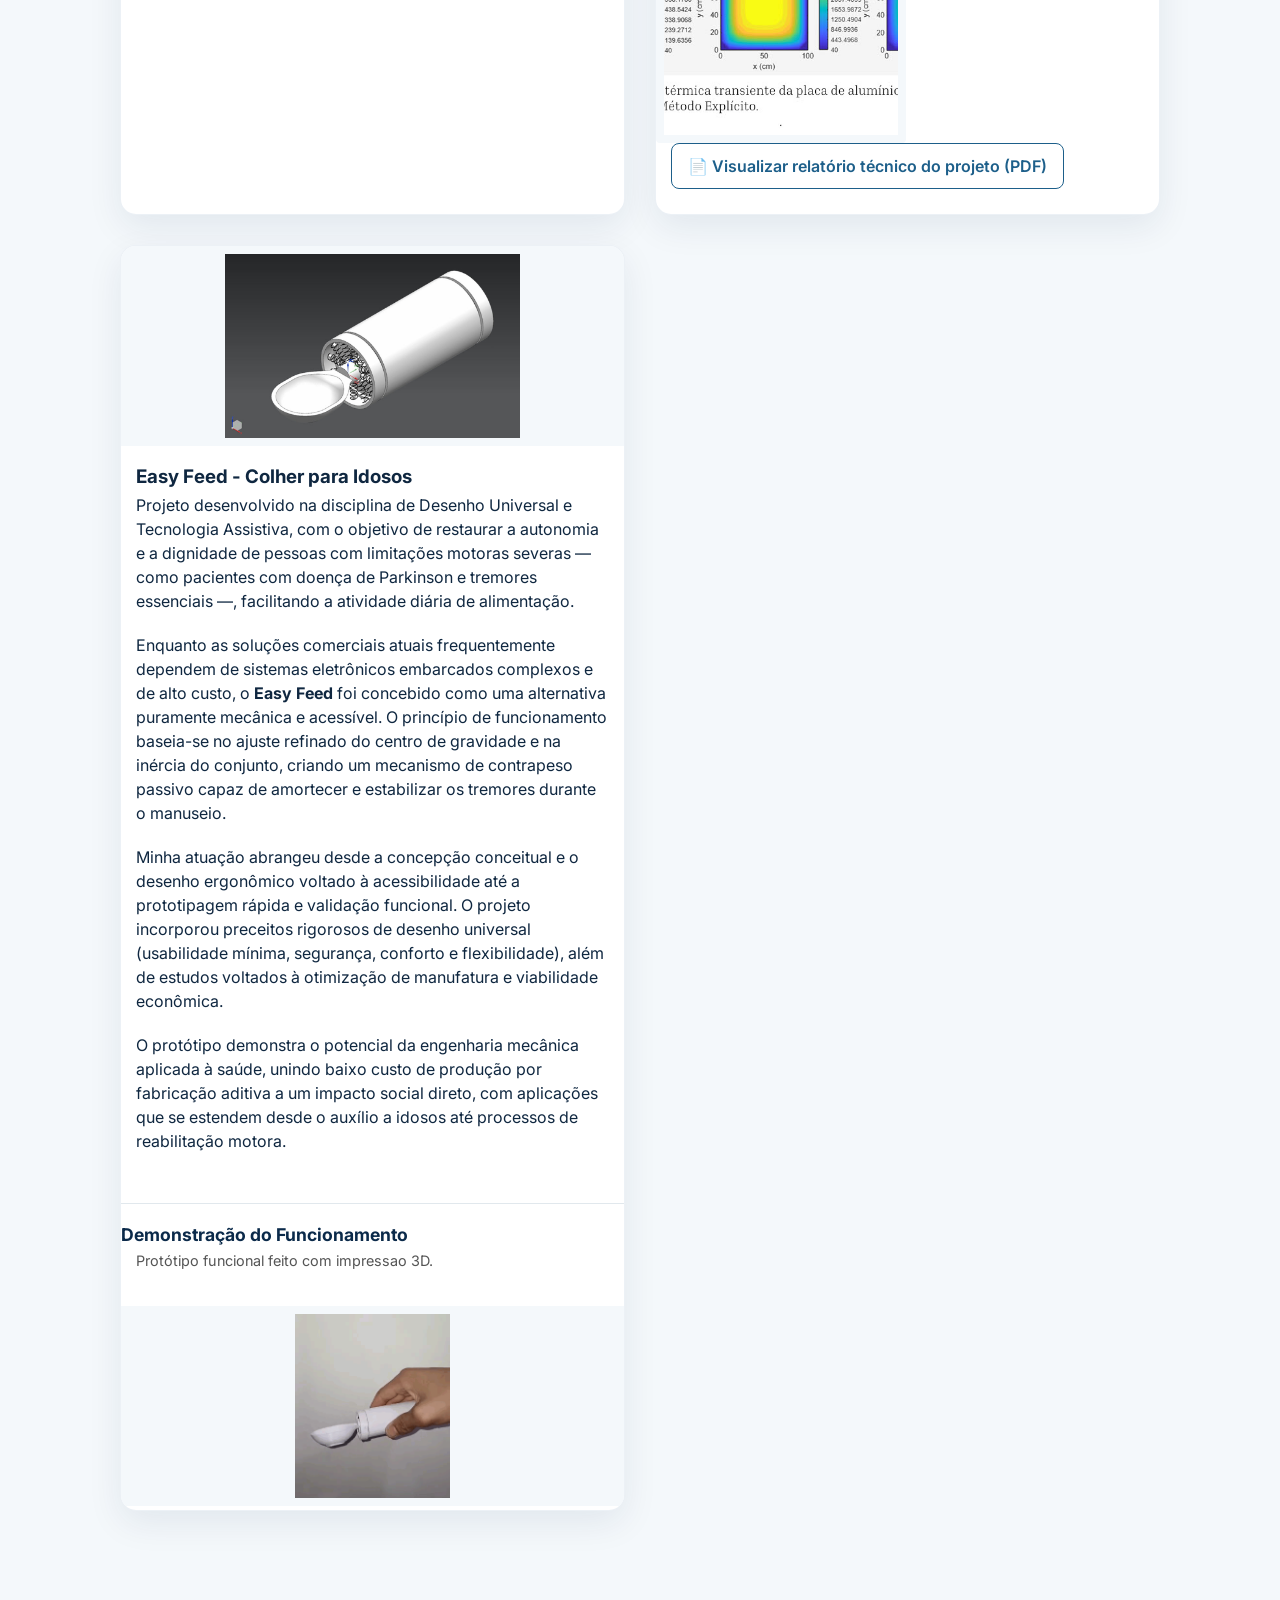
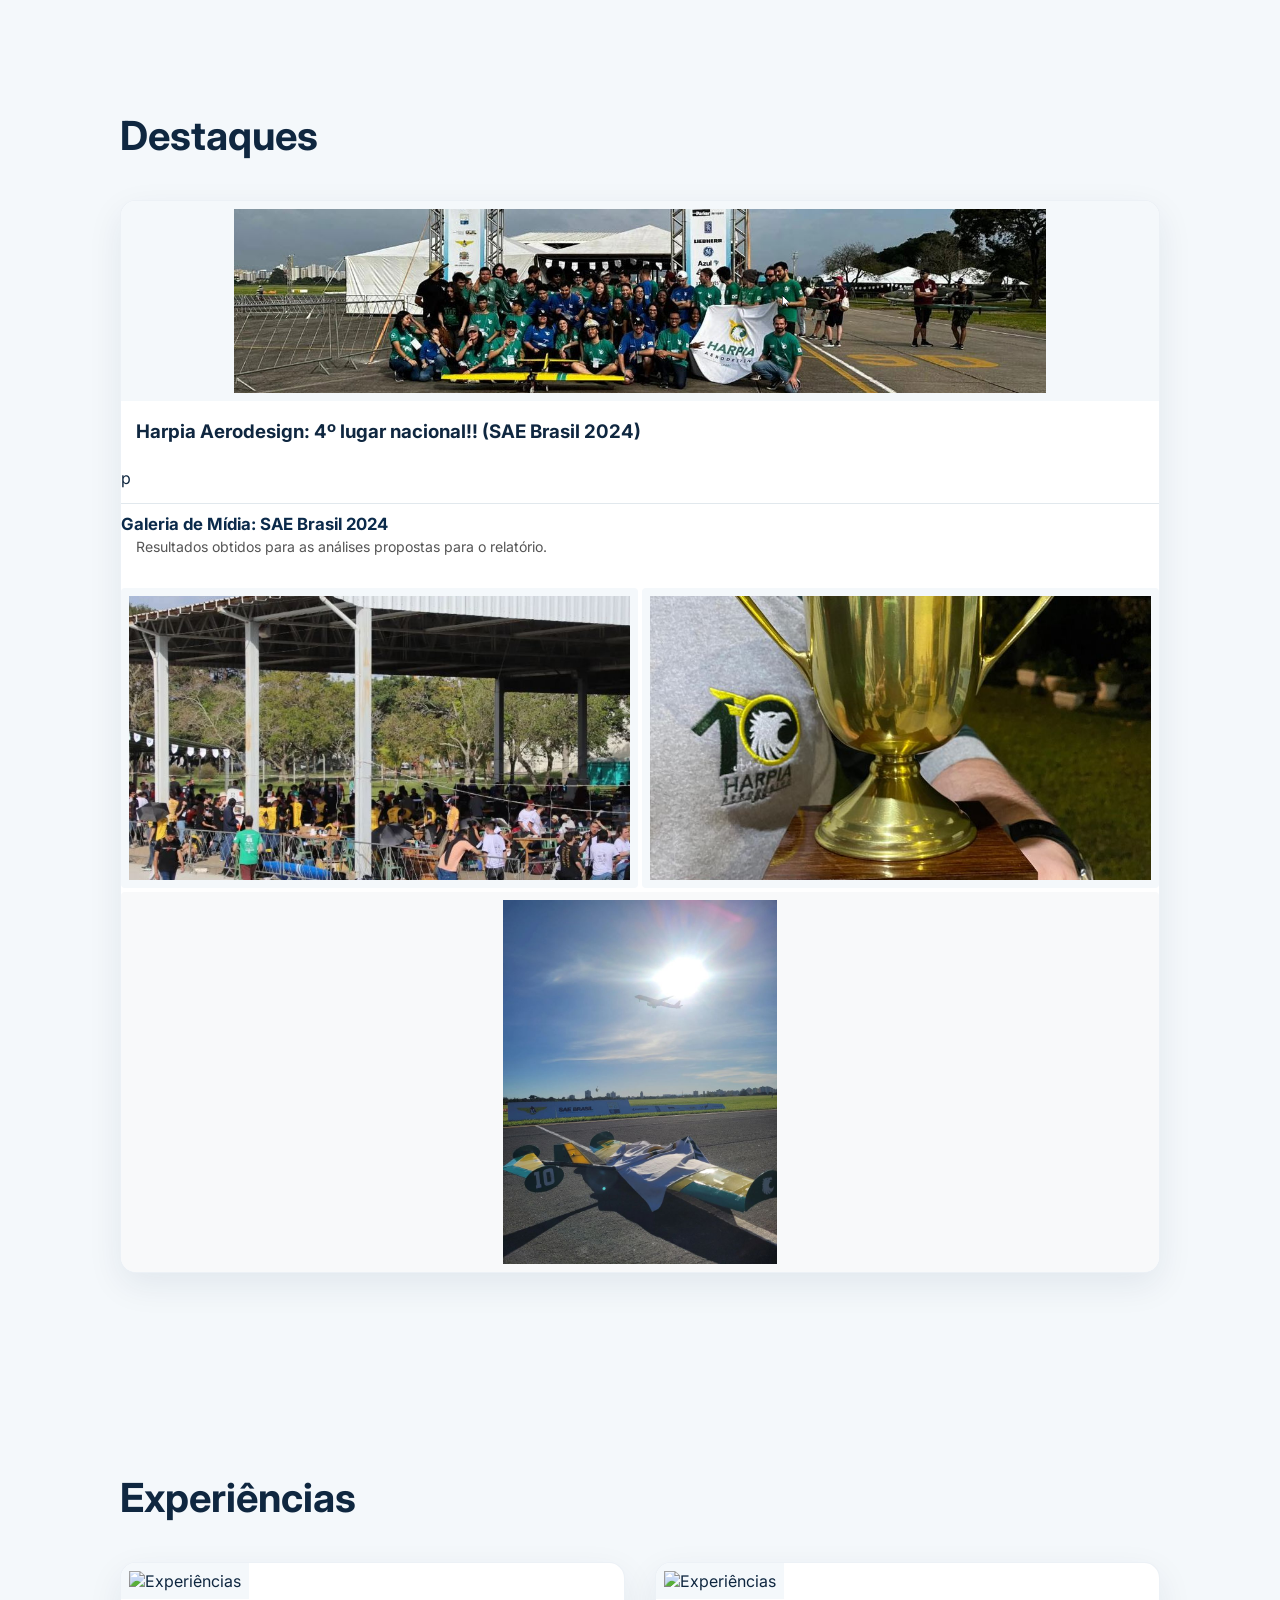
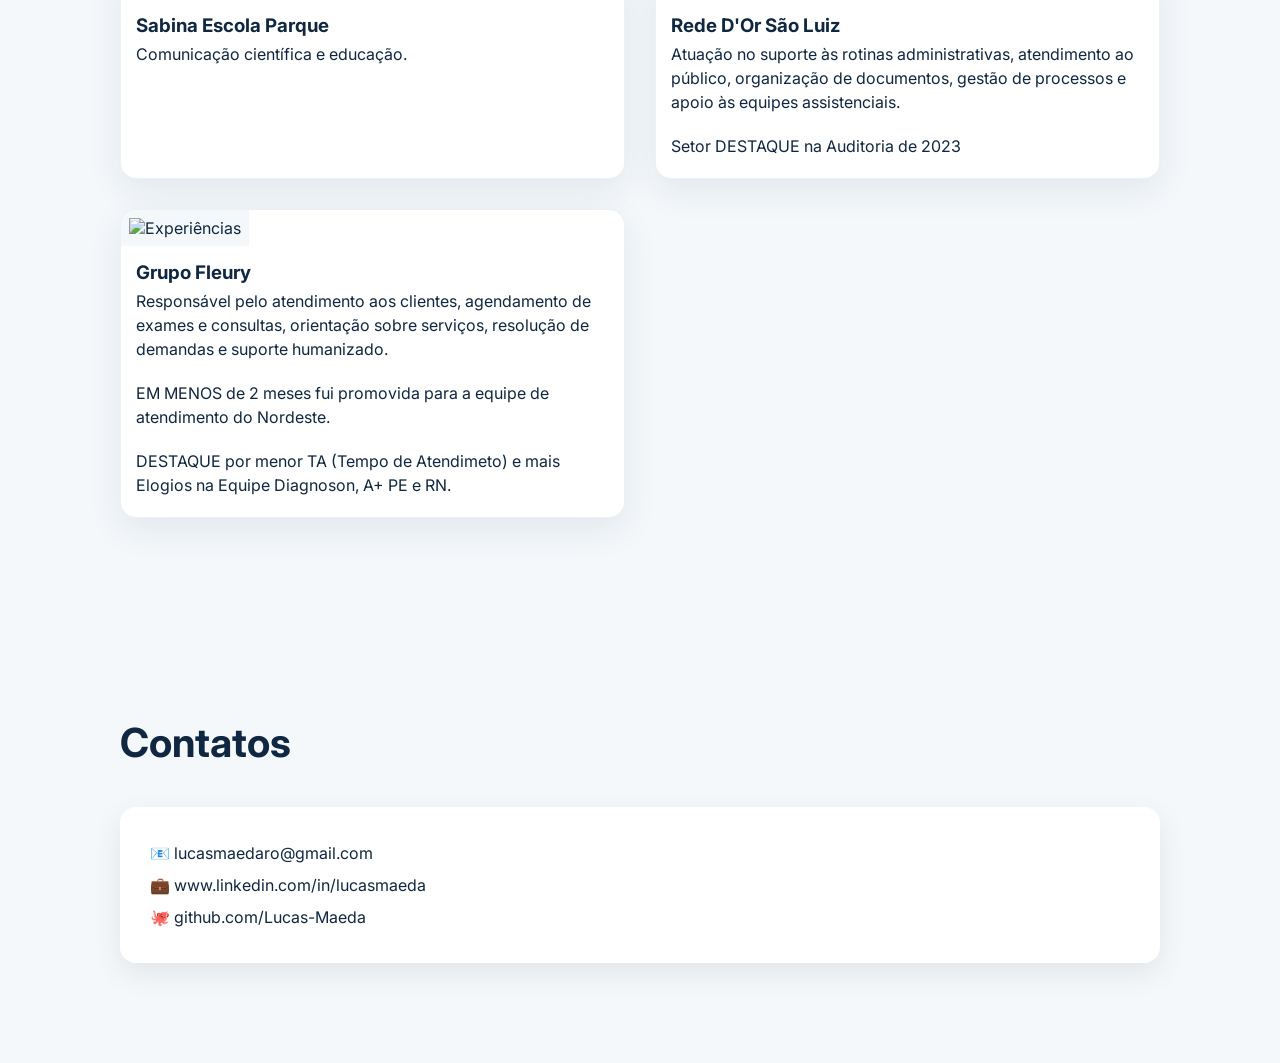
==== commit e0d46dcd: "Update index.html" ====
--- a/index.html
+++ b/index.html
@@ -201,9 +201,7 @@
         <div class="card">
             <img src="images/Harpia.jpg" alt="Destaques">
             <h3>Harpia Aerodesign: 4º lugar nacional!! (SAE Brasil 2024)</h3>
-            <p>Conquistei o <b>1º lugar no KRABS Biotechnology Hackathon 2026</b> integrando a equipe PaFi, responsável pelo desenvolvimento de uma solução biotecnológica para um desafio industrial de alta complexidade.</p>
-            <p>Nosso projeto, PAFI, propôs um sistema inovador baseado em papaína e ficina imobilizadas em suportes poliméricos, capaz de manter atividade catalítica sob condições extremas de processamento (alta temperatura, pH alcalino e elevada salinidade), superando limitações de enzimas convencionais.</p>
-            <p>A solução se destacou por combinar rigor científico, inovação aplicada e visão de mercado, integrando conceitos de engenharia enzimática, sustentabilidade e bioeconomia circular para criar uma tecnologia escalável, economicamente viável e alinhada às demandas da indústria alimentícia moderna.</p>
+            <p>  </p>p
             
             <!-- GALERIA INTERNA EMBUTIDA -->
             <div style="margin-top: 15px; padding-top: 10px; border-top: 1px solid #e1e8ed;">
@@ -213,9 +211,9 @@
                 <!-- GRID DE 3 IMAGENS -->
                 <div style="display: grid; grid-template-columns: repeat(2, 1fr); gap: 4px; width: 100%;">
                     <!-- Foto 1 (Esquerda superior) -->
-                    <img src="images/Harpia4.jpg" alt="Análise Harpia 1" style="width: 100%; height: 200px; object-fit: cover; border-radius: 4px;">
+                    <img src="images/Harpia4.jpg" alt="Análise Harpia 1" style="width: 100%; height: 300px; object-fit: cover; border-radius: 4px;">
                     <!-- Foto 2 (Direita superior) -->
-                    <img src="images/Harpia2.jpg" alt="Análise Harpia 2" style="width: 100%; height: 200px; object-fit: cover; border-radius: 4px;">
+                    <img src="images/Harpia2.jpg" alt="Análise Harpia 2" style="width: 100%; height: 300px; object-fit: cover; border-radius: 4px;">
                     <!-- Foto 3 (Aeronave - Ocupa a linha de baixo inteira, na vertical e sem cortes) -->
                     <img src="images/Harpia3.jpg" alt="Aeronave Harpia" style="width: 100%; height: 380px; object-fit: contain; background-color: #f8f9fa; border-radius: 4px; grid-column: span 2;">
                 </div>
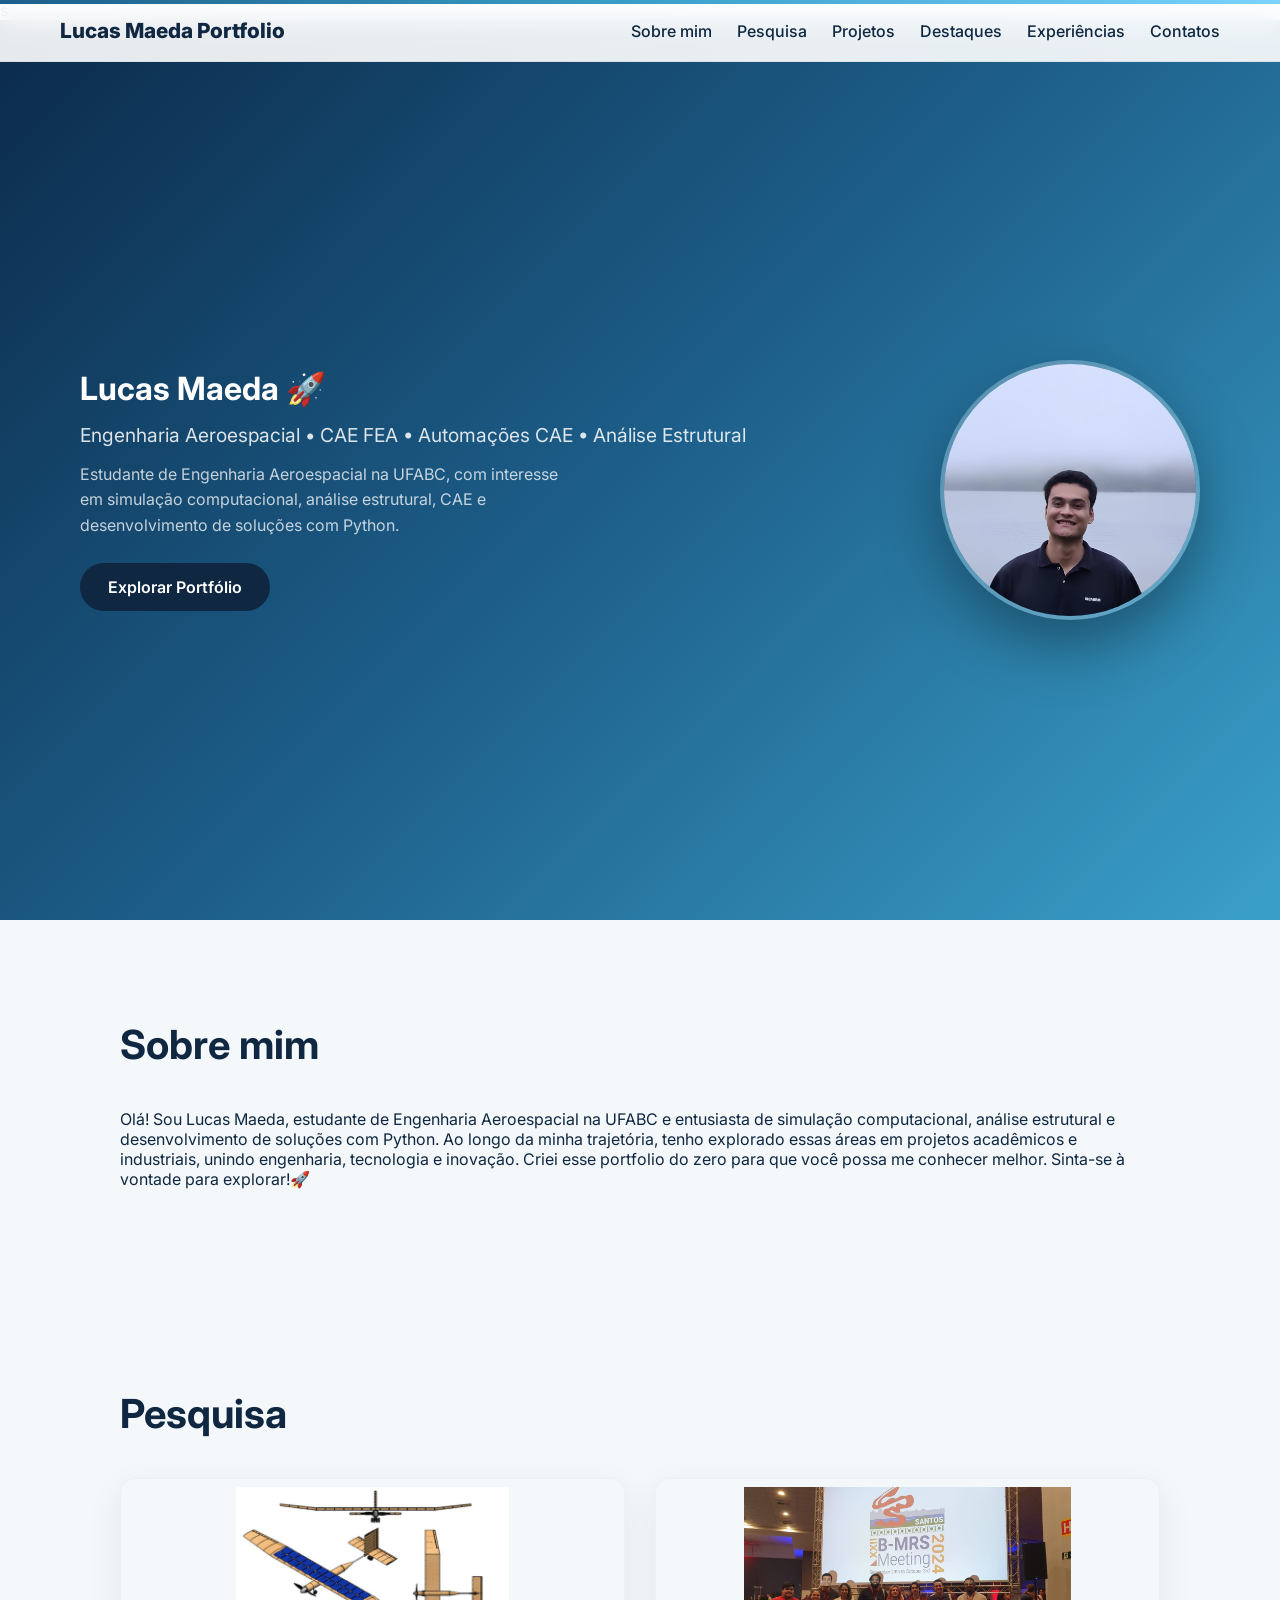
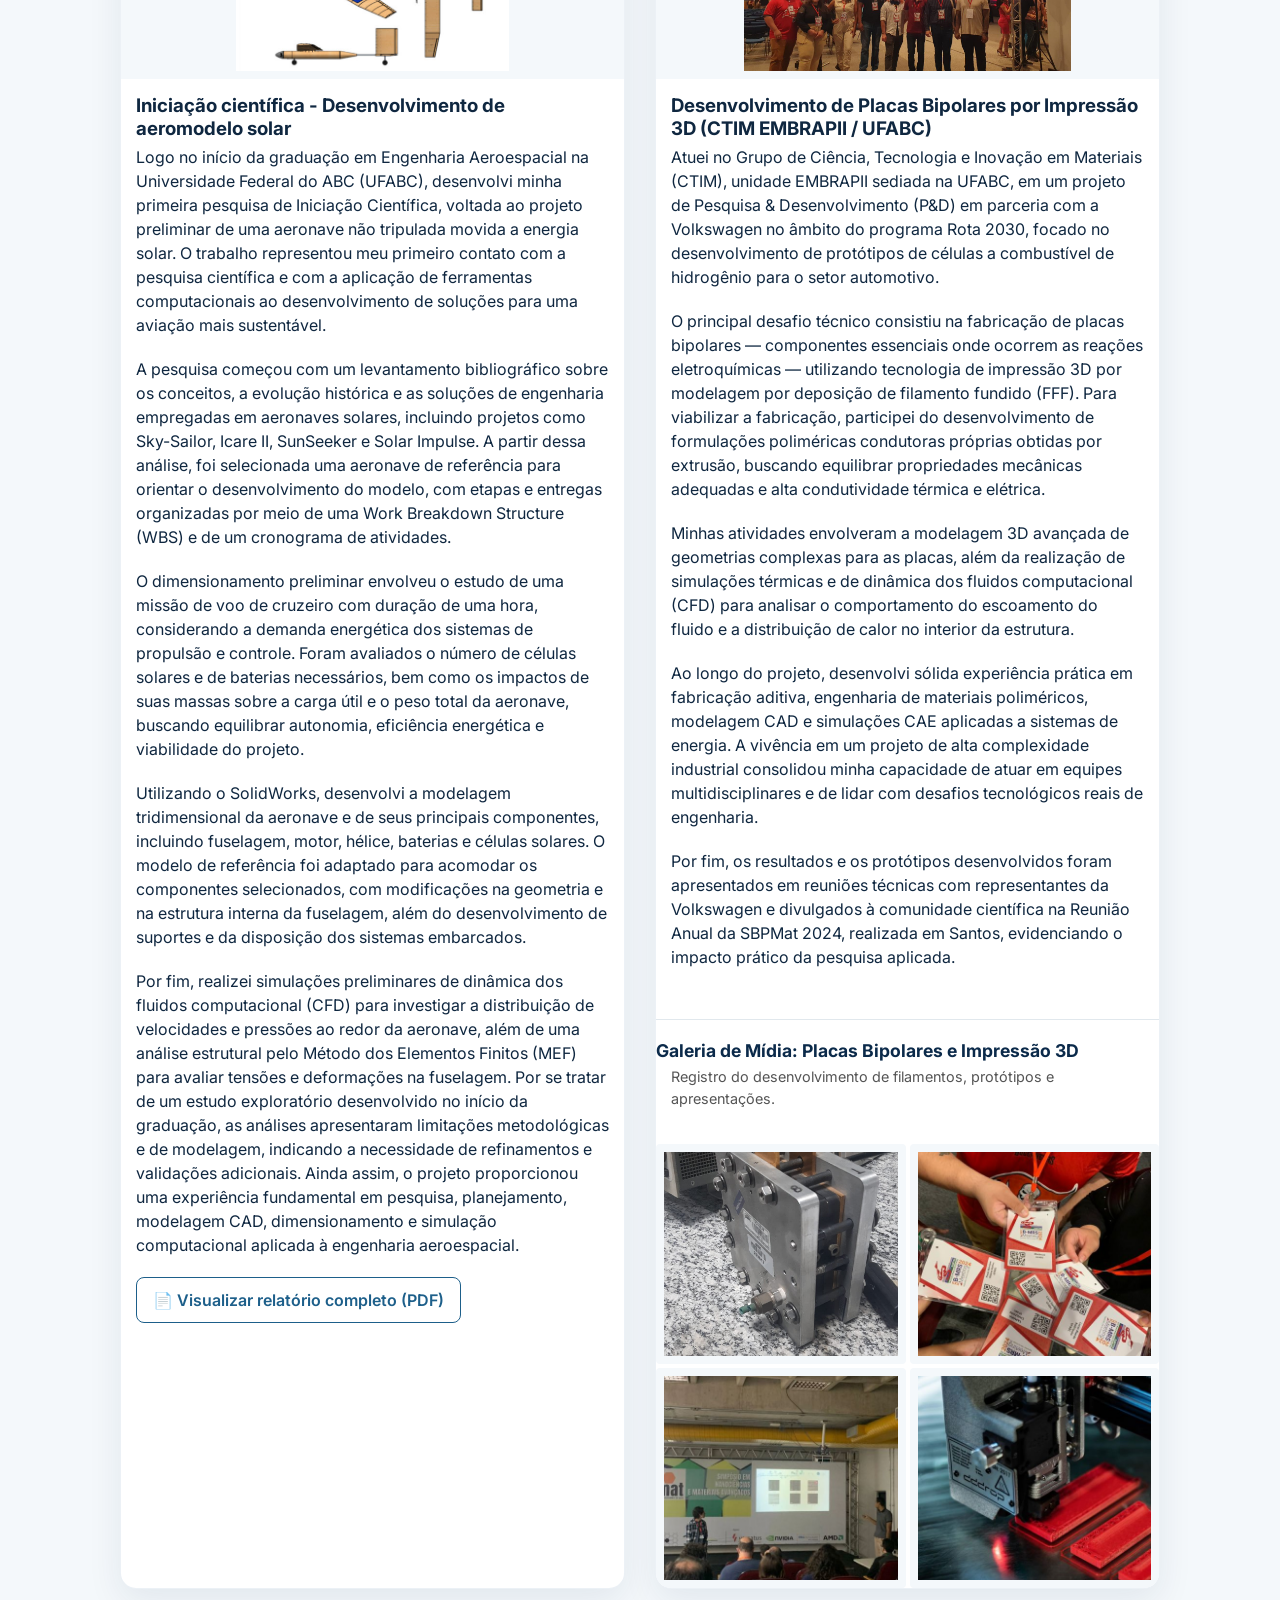
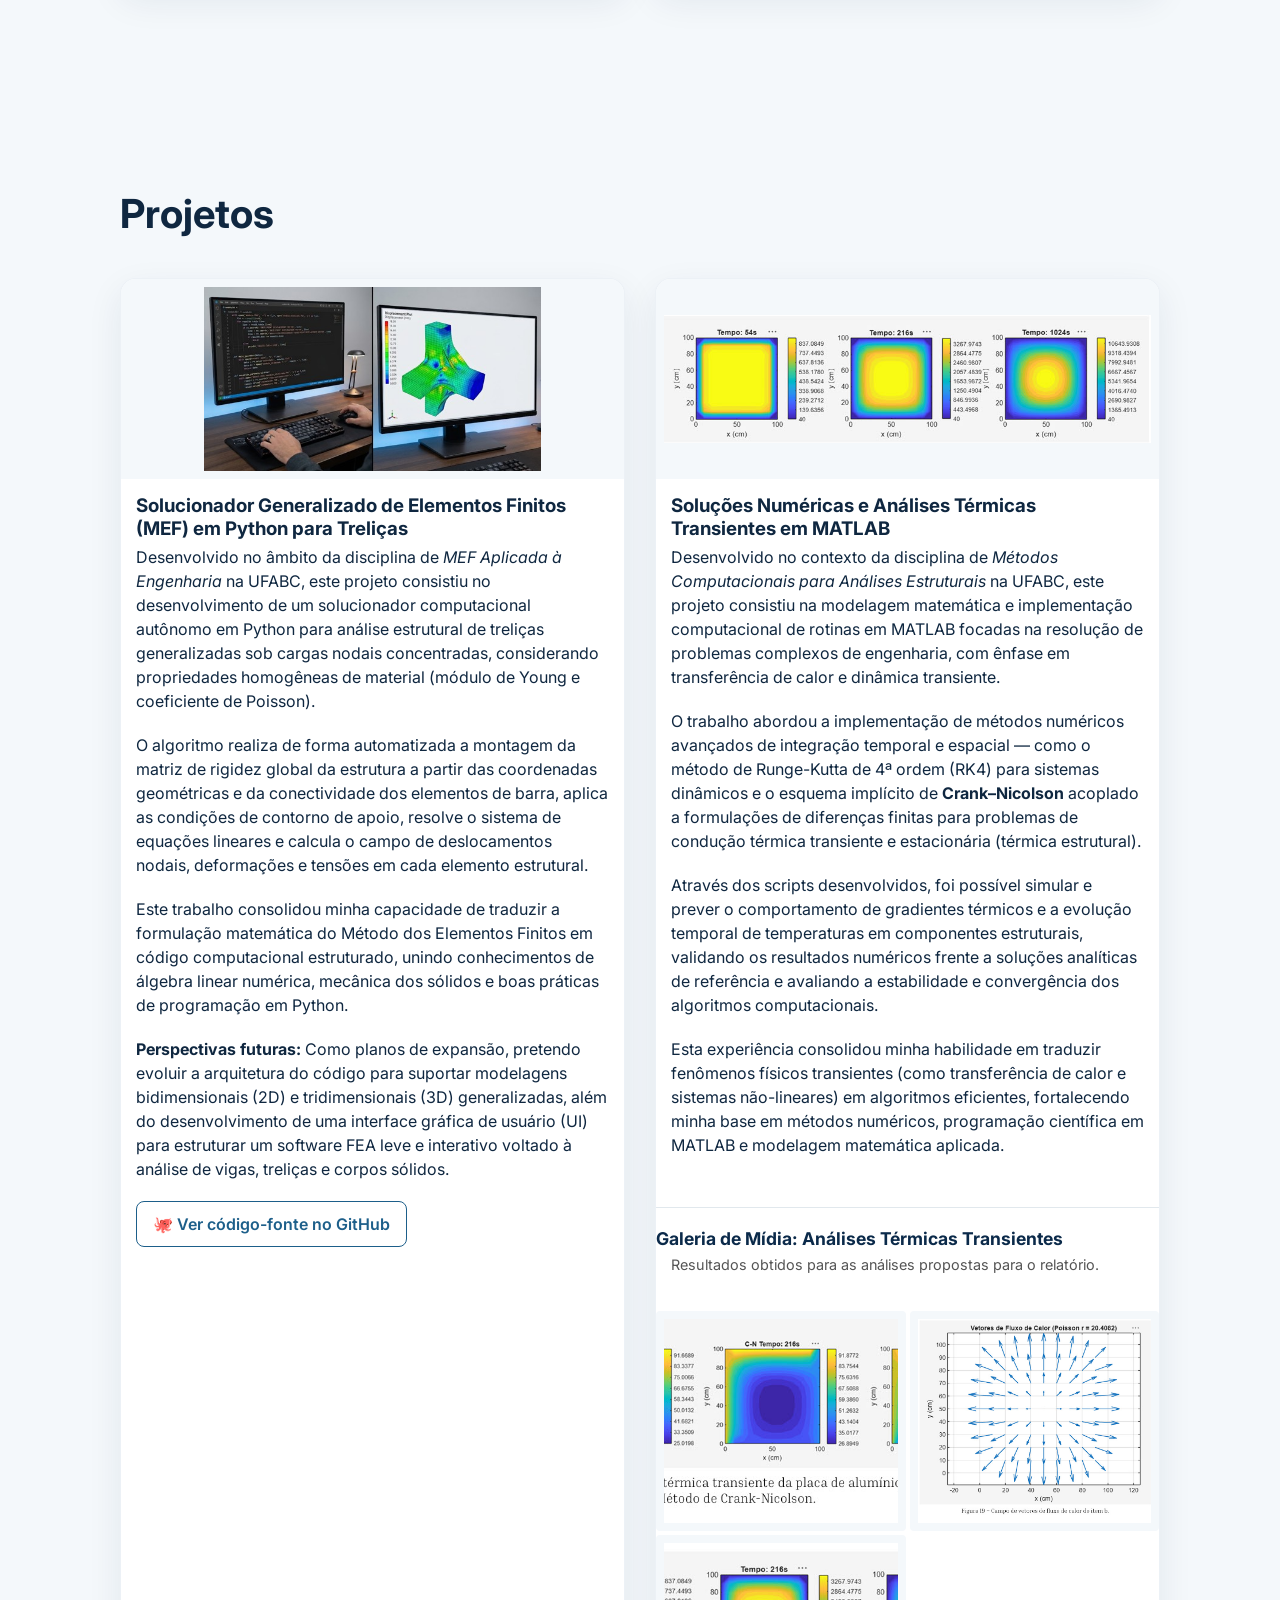
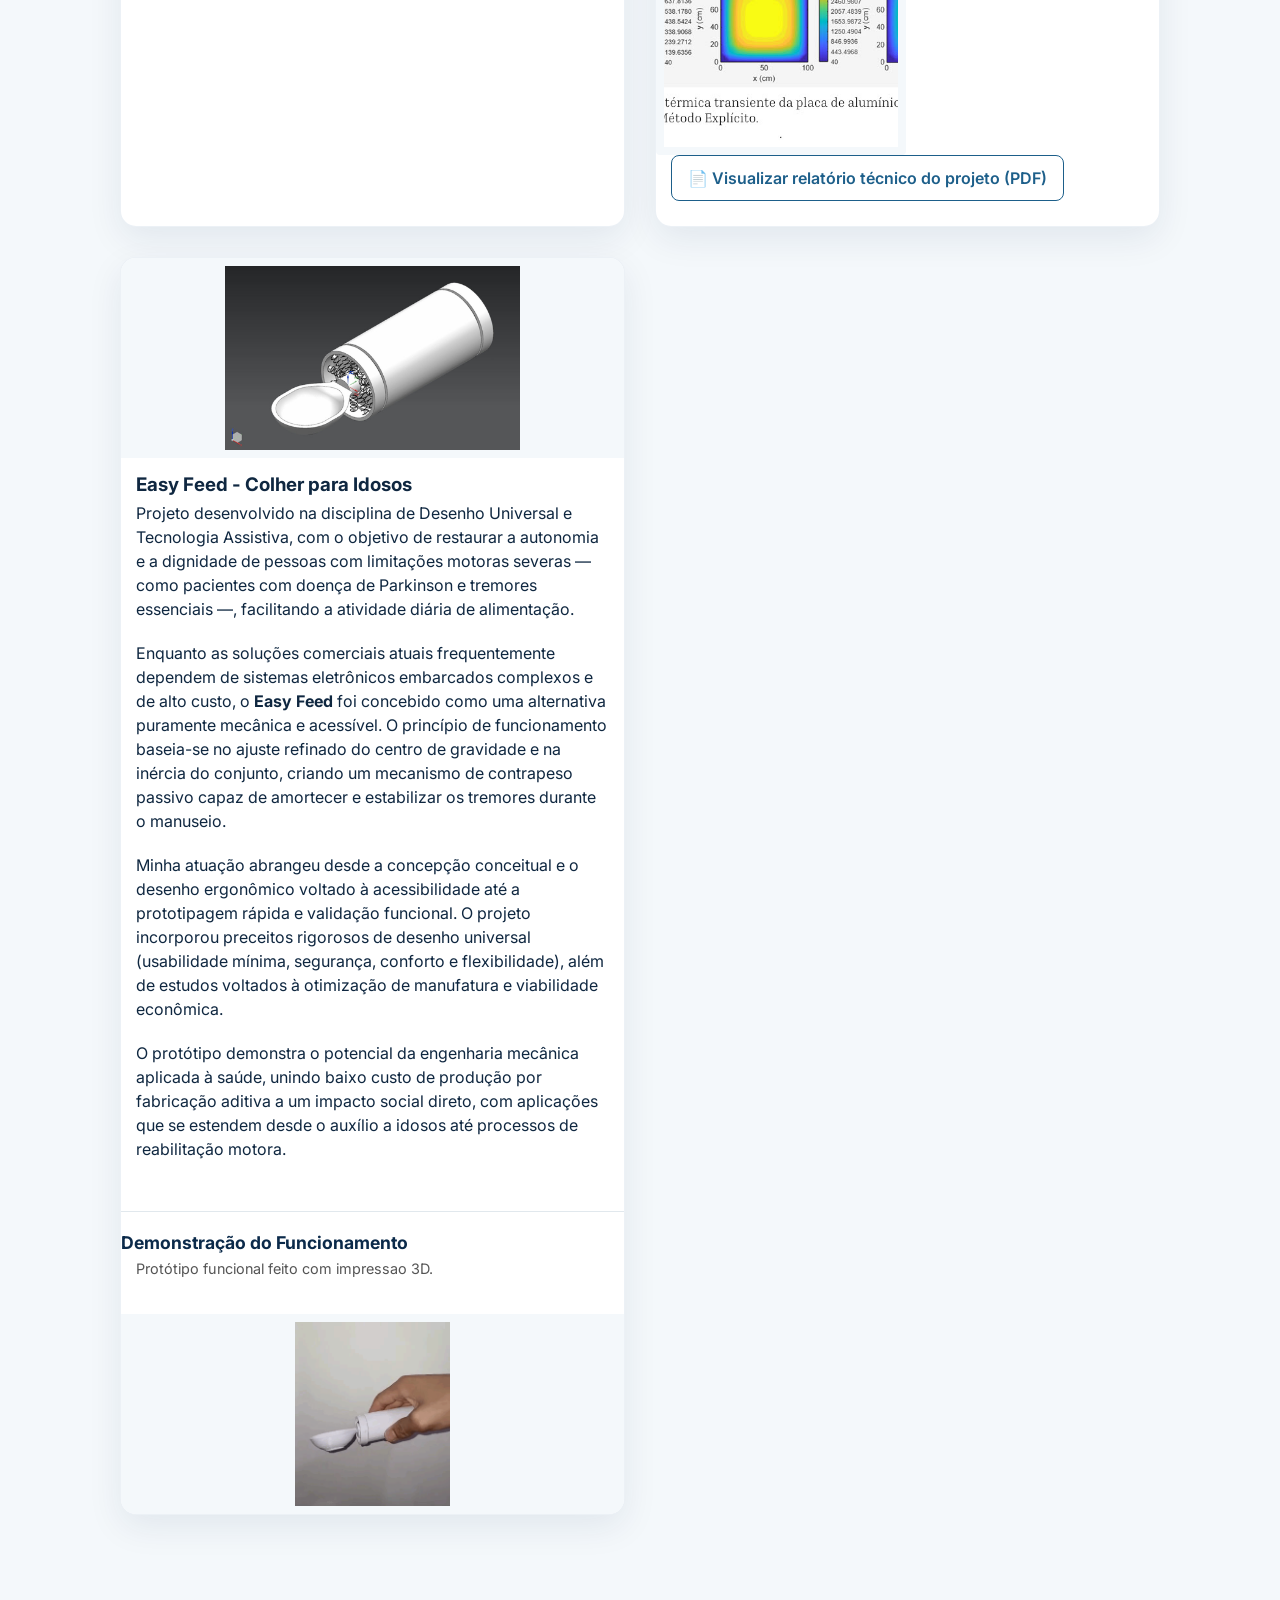
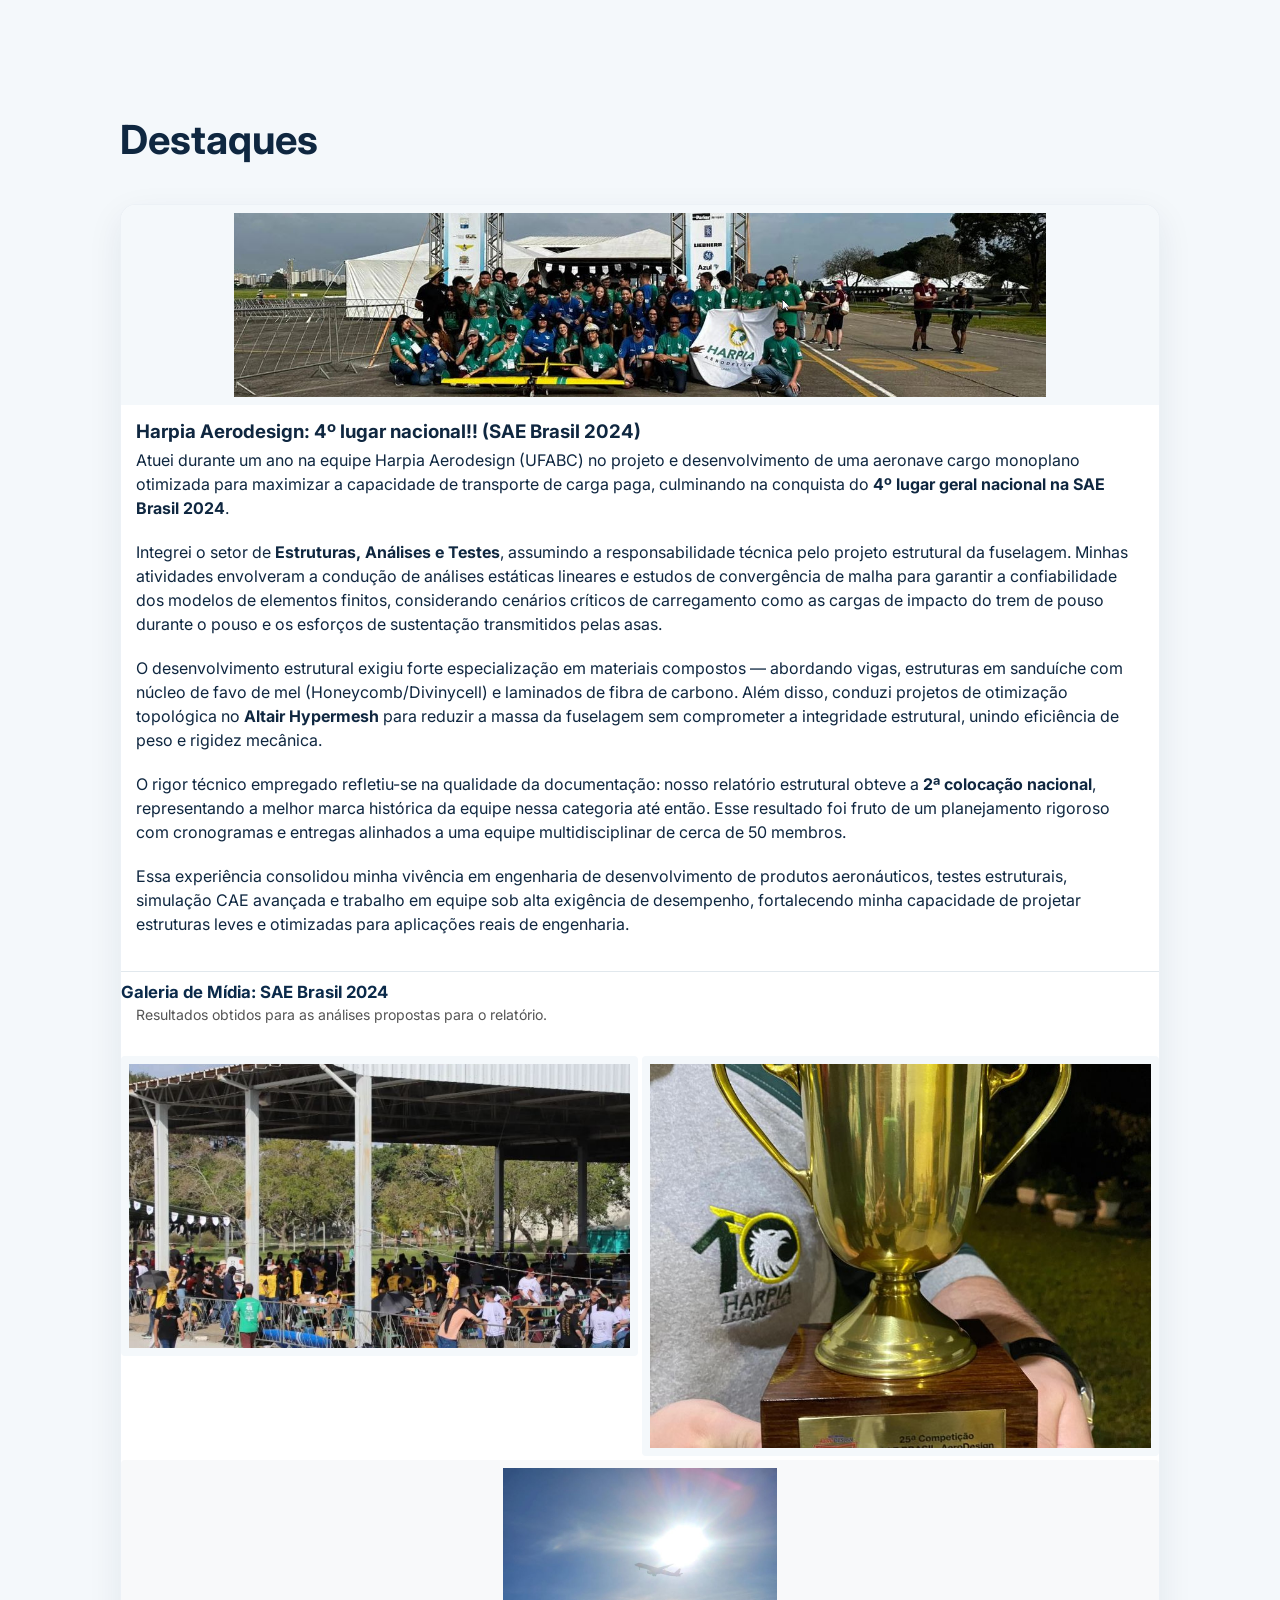
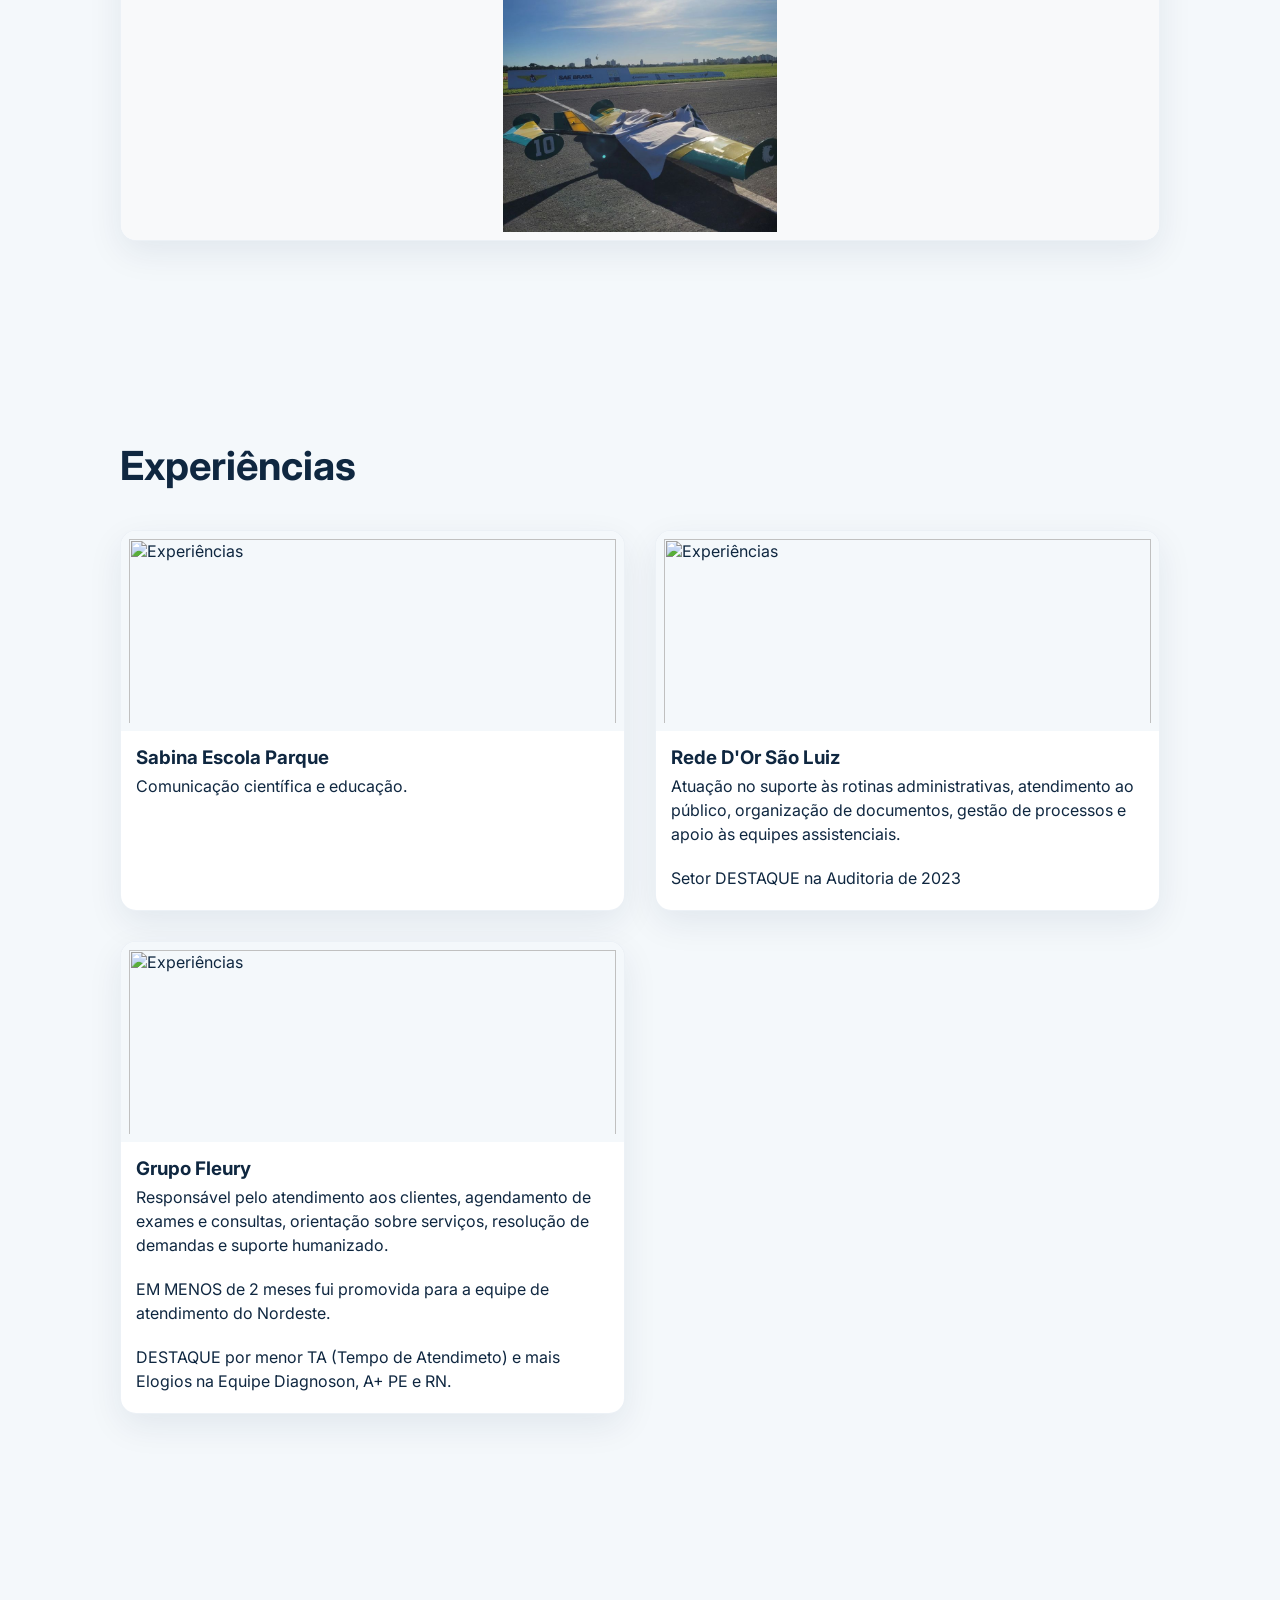
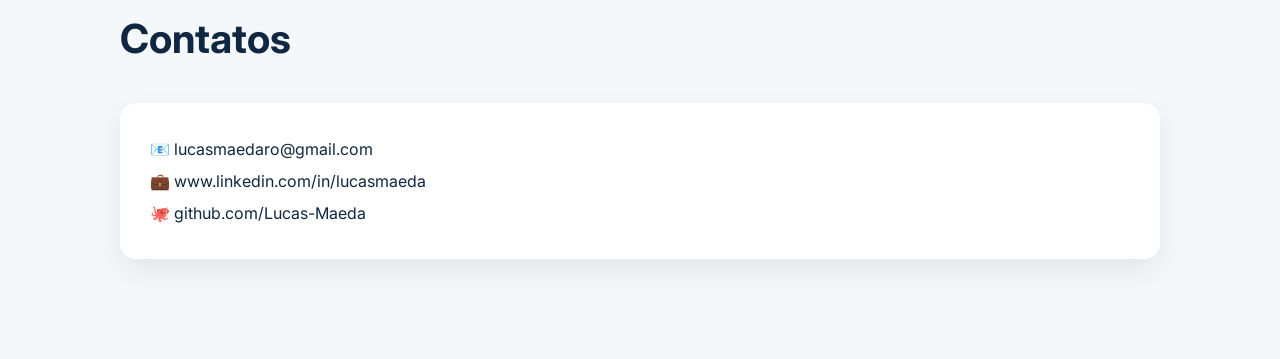
==== commit 7f795587: "Update index.html" ====
--- a/index.html
+++ b/index.html
@@ -1,4 +1,4 @@
-<!DOCTYPE html>
+s<!DOCTYPE html>
 <html lang="pt-BR">
     <head>
     <meta charset="UTF-8">
@@ -201,7 +201,11 @@
         <div class="card">
             <img src="images/Harpia.jpg" alt="Destaques">
             <h3>Harpia Aerodesign: 4º lugar nacional!! (SAE Brasil 2024)</h3>
-            <p>  </p>p
+            <p>Atuei durante um ano na equipe Harpia Aerodesign (UFABC) no projeto e desenvolvimento de uma aeronave cargo monoplano otimizada para maximizar a capacidade de transporte de carga paga, culminando na conquista do <strong>4º lugar geral nacional na SAE Brasil 2024</strong>.</p>
+            <p>Integrei o setor de <strong>Estruturas, Análises e Testes</strong>, assumindo a responsabilidade técnica pelo projeto estrutural da fuselagem. Minhas atividades envolveram a condução de análises estáticas lineares e estudos de convergência de malha para garantir a confiabilidade dos modelos de elementos finitos, considerando cenários críticos de carregamento como as cargas de impacto do trem de pouso durante o pouso e os esforços de sustentação transmitidos pelas asas.</p>
+            <p>O desenvolvimento estrutural exigiu forte especialização em materiais compostos — abordando vigas, estruturas em sanduíche com núcleo de favo de mel (Honeycomb/Divinycell) e laminados de fibra de carbono. Além disso, conduzi projetos de otimização topológica no <strong>Altair Hypermesh</strong> para reduzir a massa da fuselagem sem comprometer a integridade estrutural, unindo eficiência de peso e rigidez mecânica.</p>
+            <p>O rigor técnico empregado refletiu-se na qualidade da documentação: nosso relatório estrutural obteve a <strong>2ª colocação nacional</strong>, representando a melhor marca histórica da equipe nessa categoria até então. Esse resultado foi fruto de um planejamento rigoroso com cronogramas e entregas alinhados a uma equipe multidisciplinar de cerca de 50 membros.</p>
+            <p>Essa experiência consolidou minha vivência em engenharia de desenvolvimento de produtos aeronáuticos, testes estruturais, simulação CAE avançada e trabalho em equipe sob alta exigência de desempenho, fortalecendo minha capacidade de projetar estruturas leves e otimizadas para aplicações reais de engenharia.</p>            
             
             <!-- GALERIA INTERNA EMBUTIDA -->
             <div style="margin-top: 15px; padding-top: 10px; border-top: 1px solid #e1e8ed;">
@@ -213,7 +217,7 @@
                     <!-- Foto 1 (Esquerda superior) -->
                     <img src="images/Harpia4.jpg" alt="Análise Harpia 1" style="width: 100%; height: 300px; object-fit: cover; border-radius: 4px;">
                     <!-- Foto 2 (Direita superior) -->
-                    <img src="images/Harpia2.jpg" alt="Análise Harpia 2" style="width: 100%; height: 300px; object-fit: cover; border-radius: 4px;">
+                    <img src="images/Harpia2.jpg" alt="Análise Harpia 2" style="width: 100%; height: 400px; object-fit: cover; border-radius: 4px;">
                     <!-- Foto 3 (Aeronave - Ocupa a linha de baixo inteira, na vertical e sem cortes) -->
                     <img src="images/Harpia3.jpg" alt="Aeronave Harpia" style="width: 100%; height: 380px; object-fit: contain; background-color: #f8f9fa; border-radius: 4px; grid-column: span 2;">
                 </div>
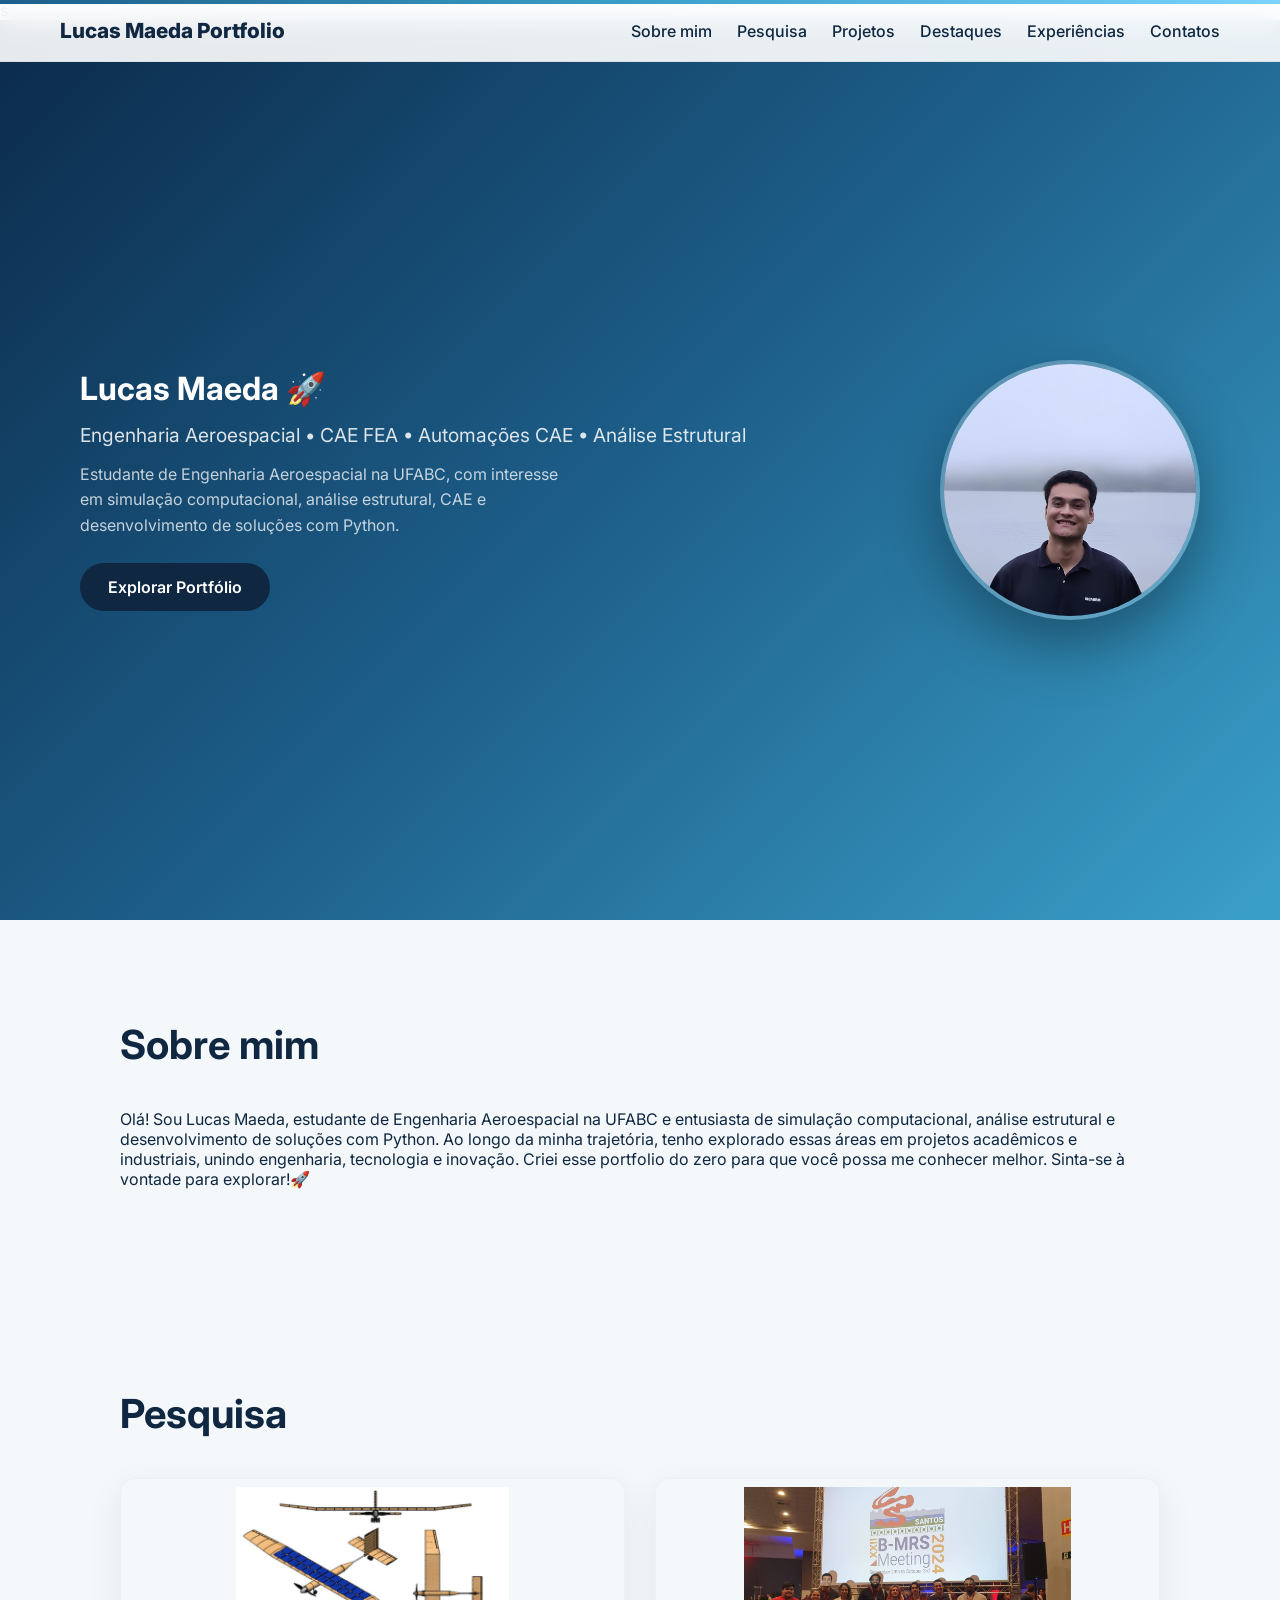
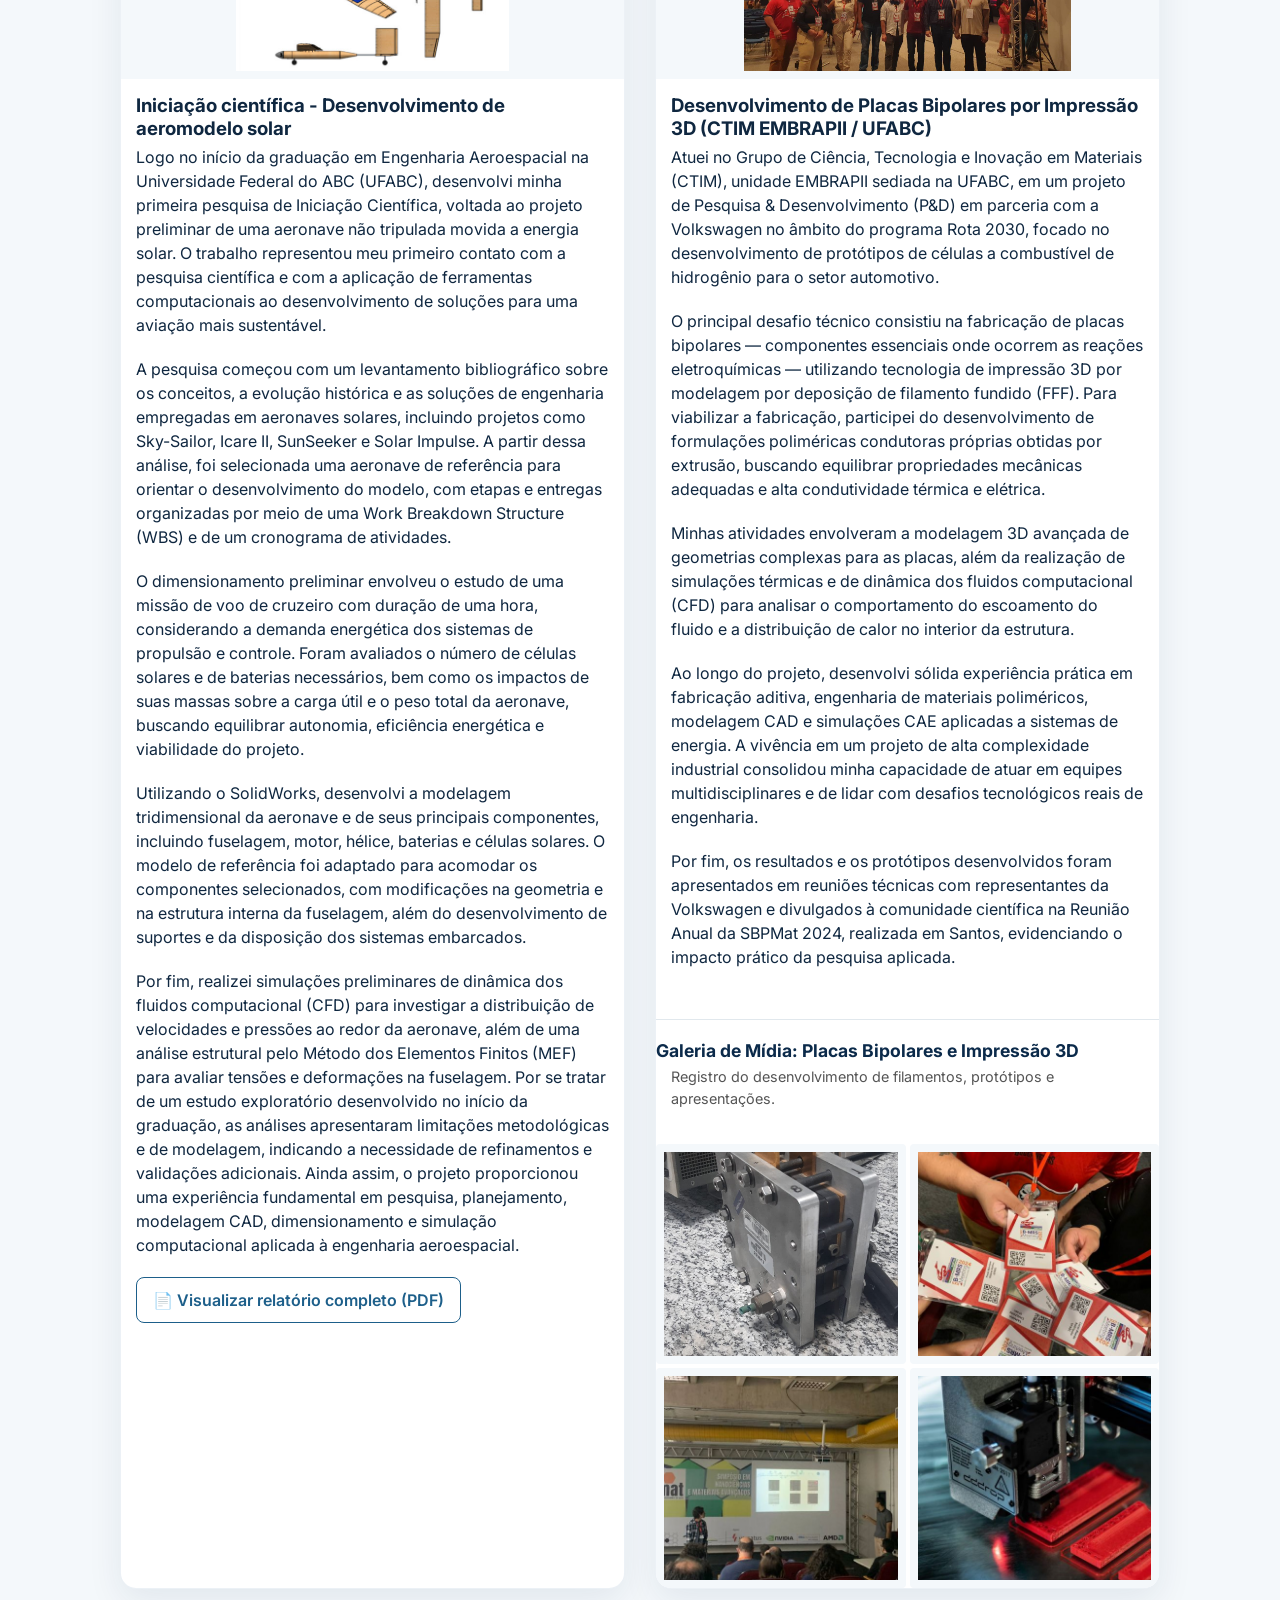
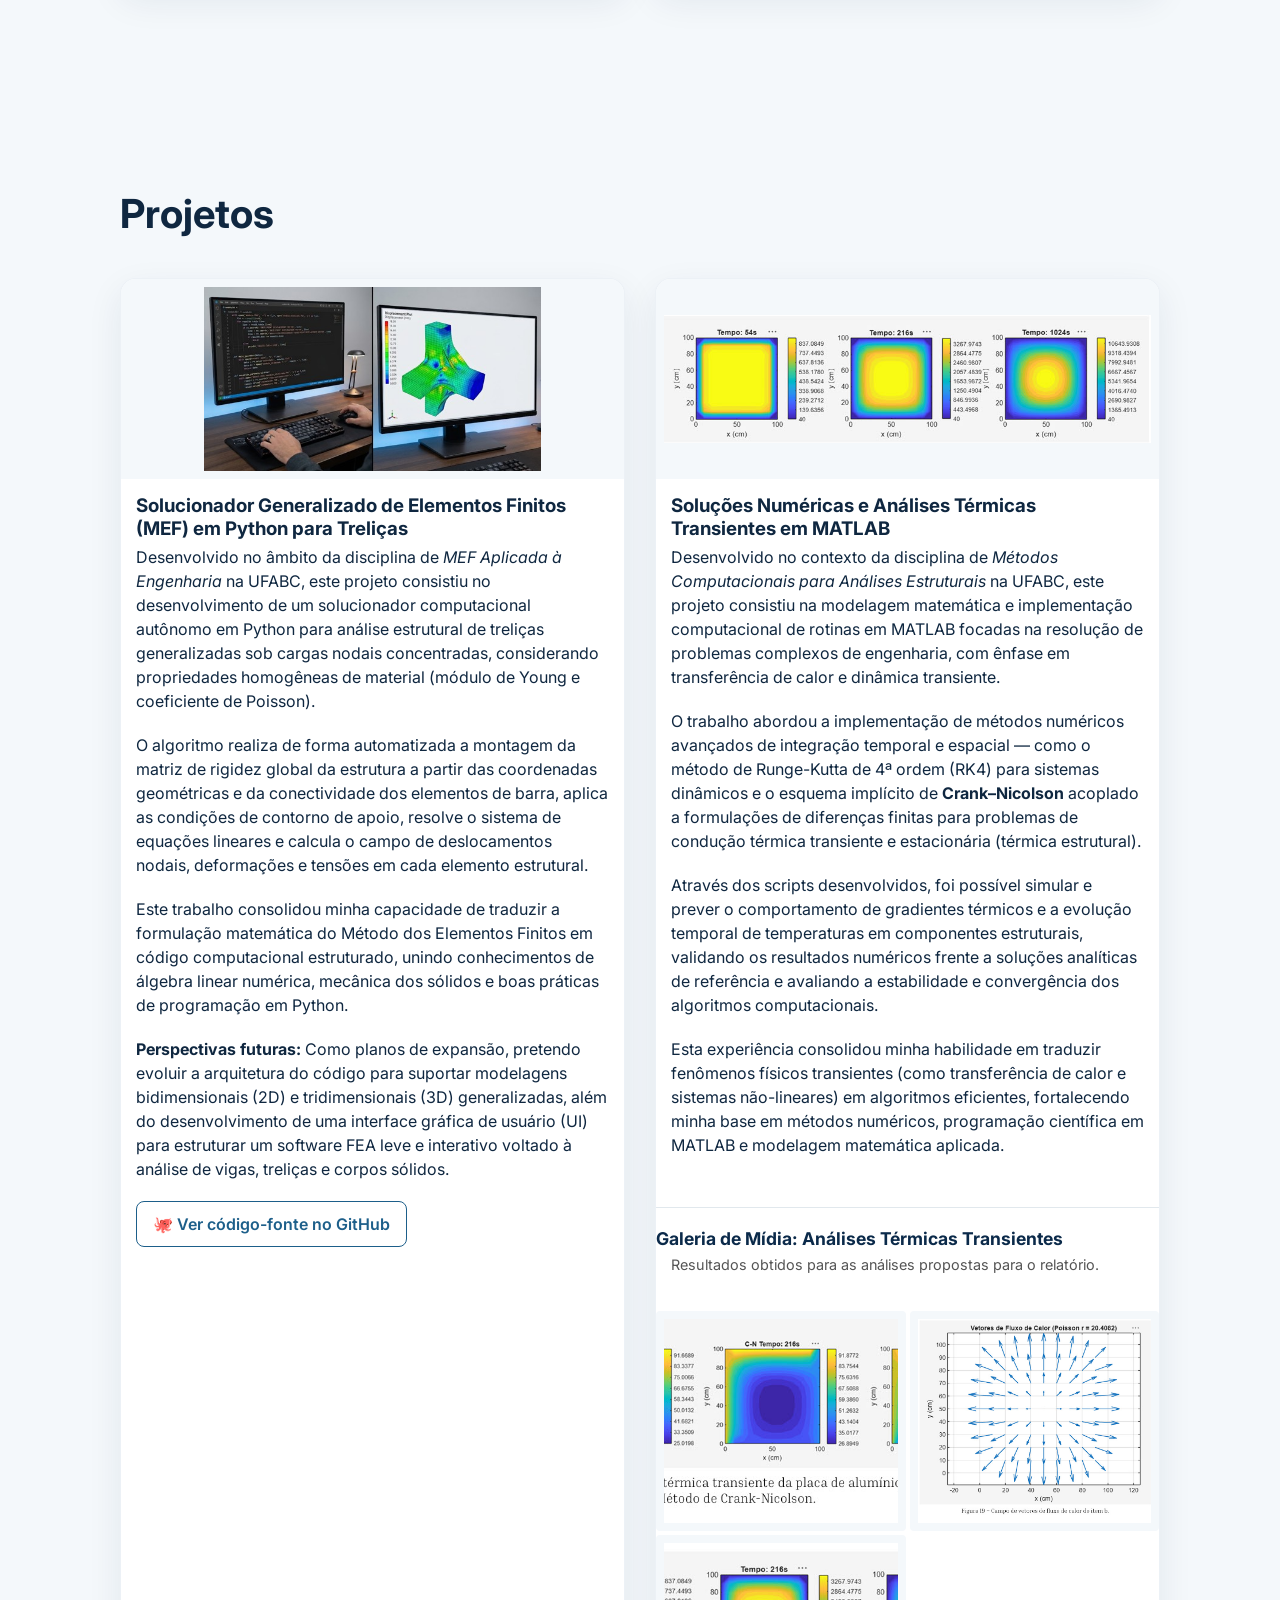
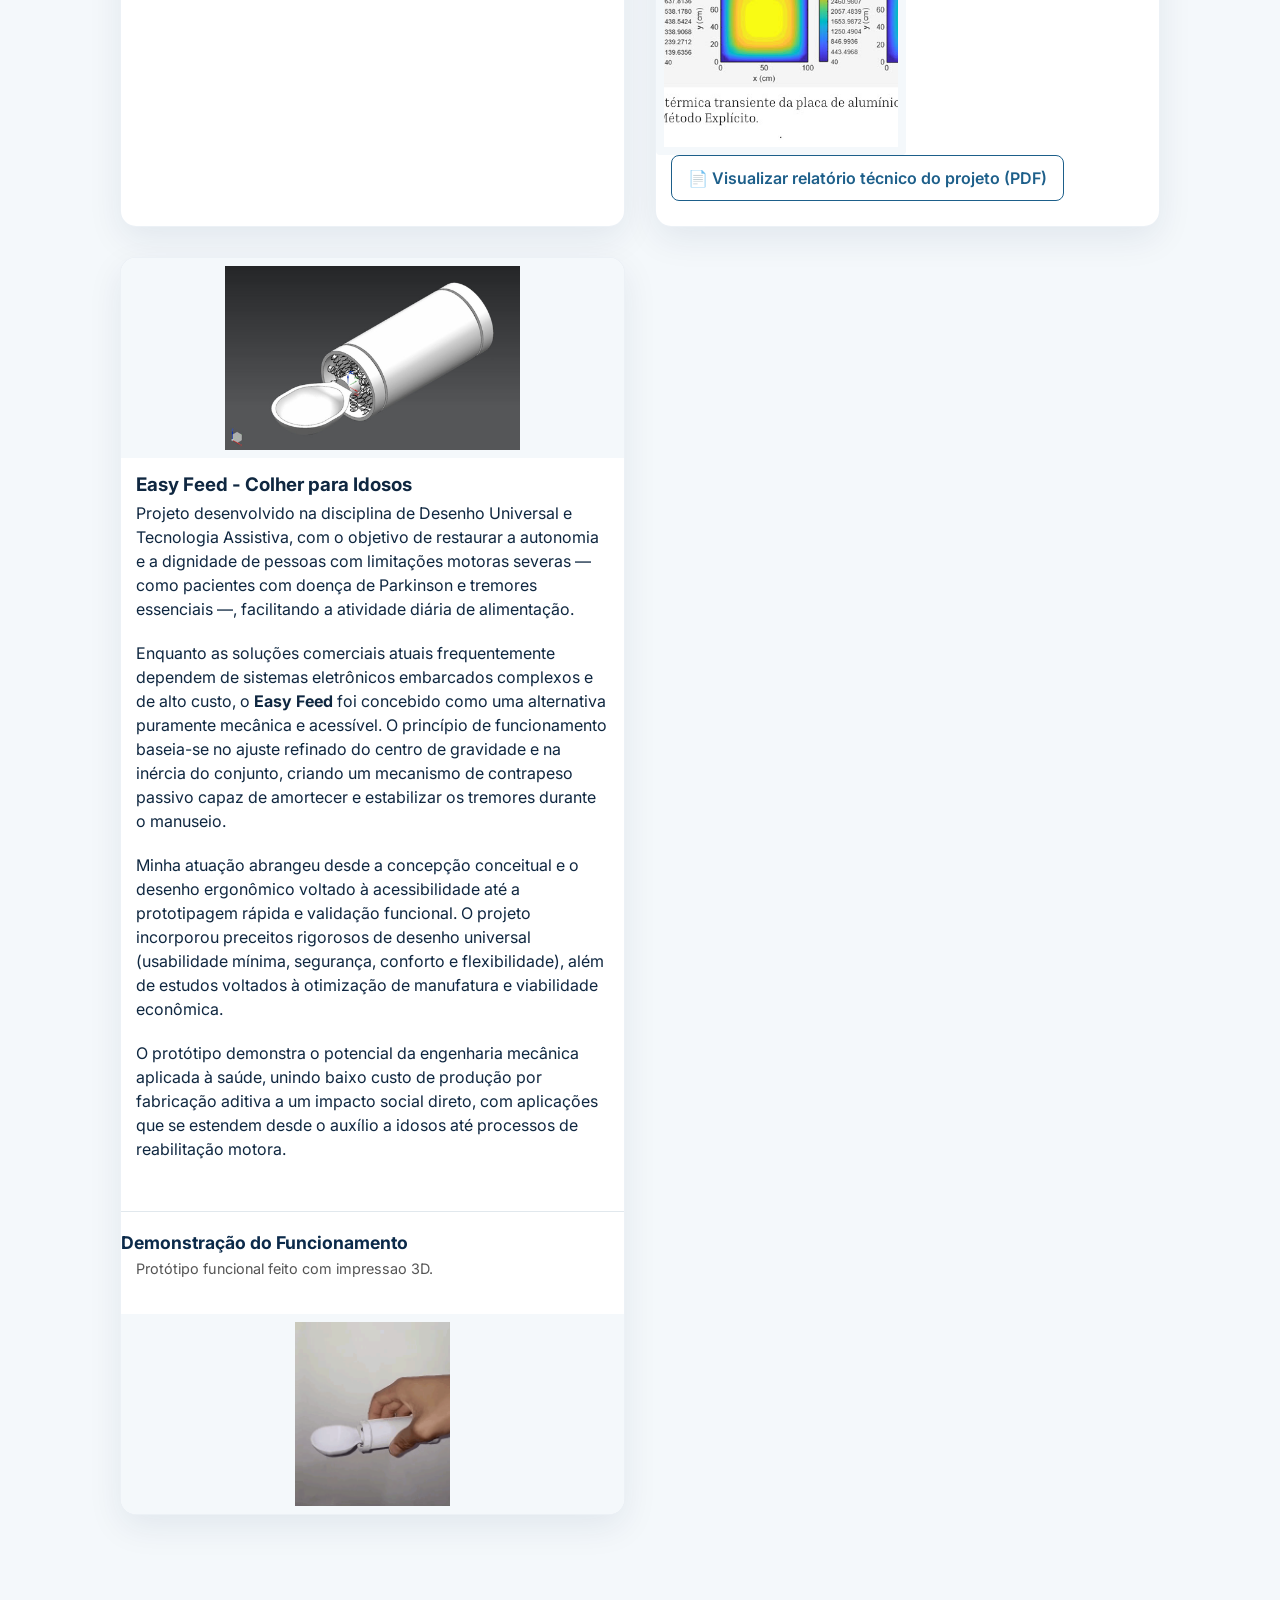
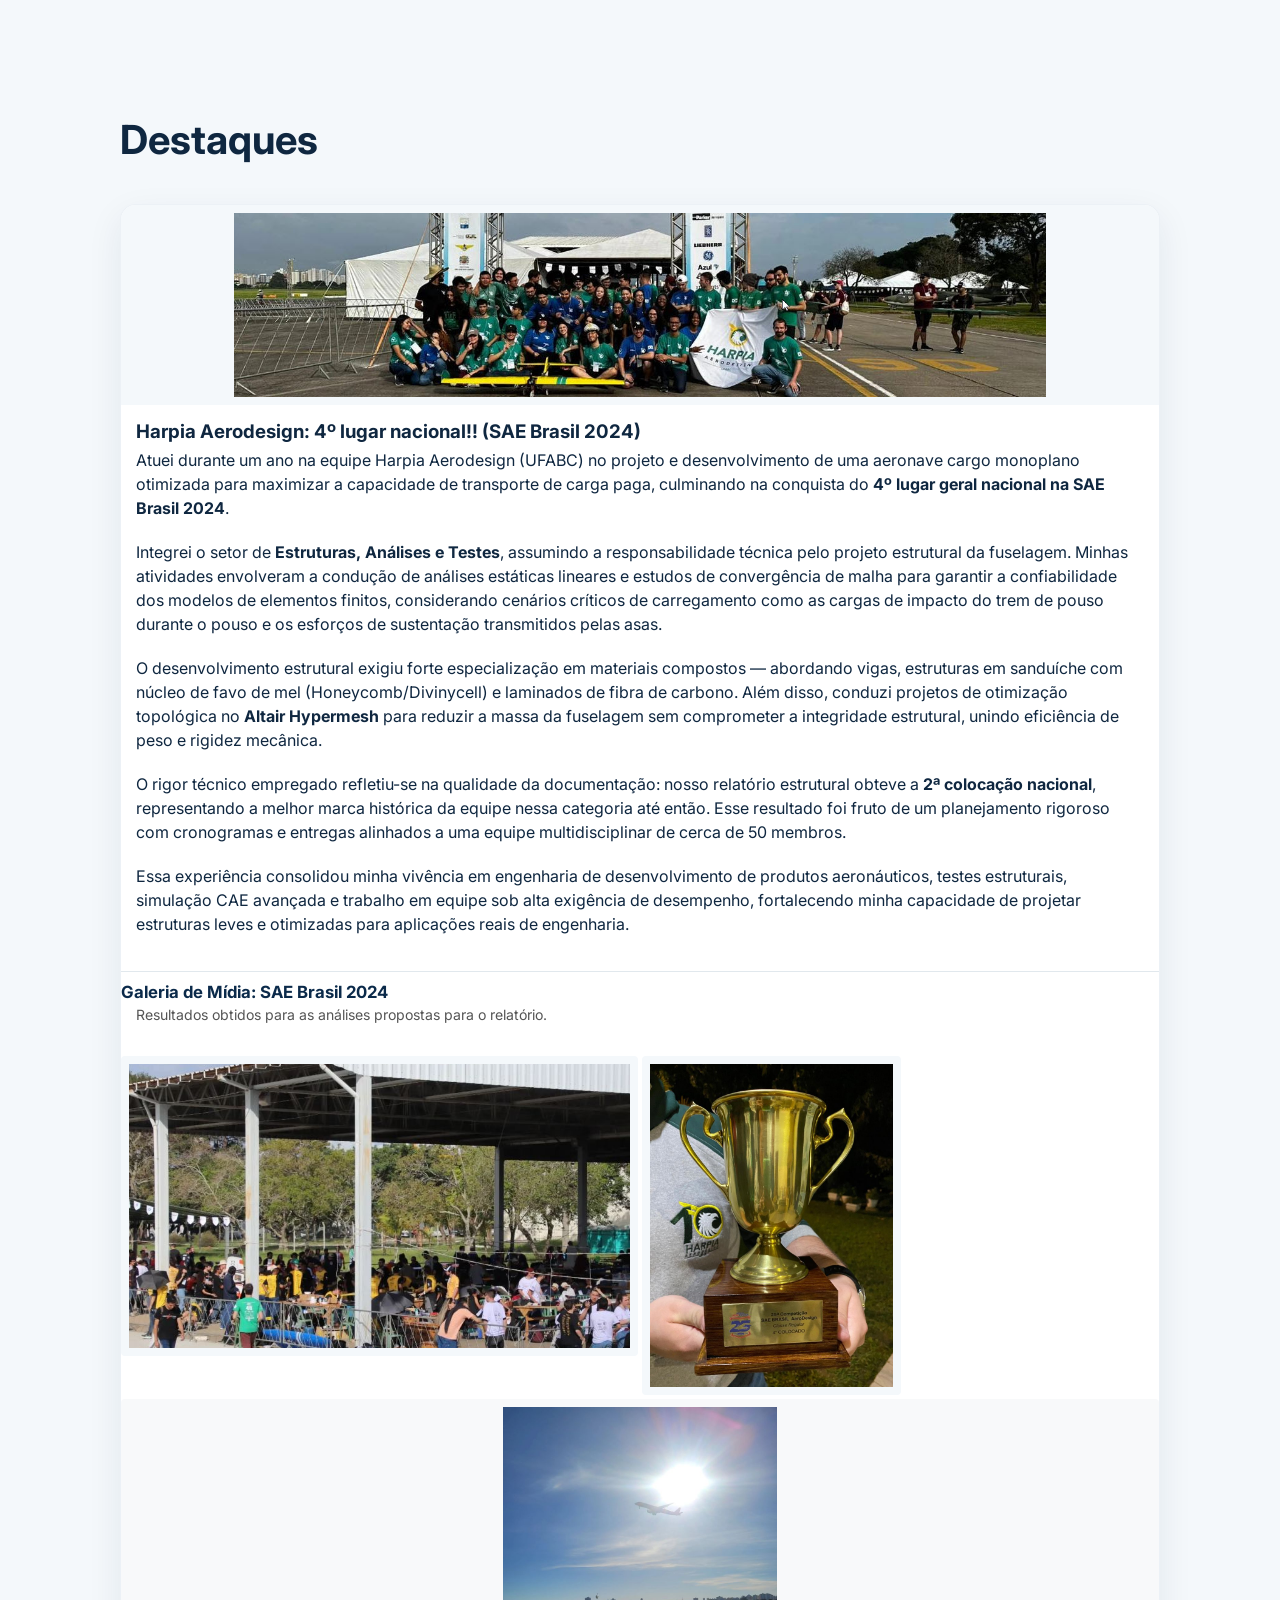
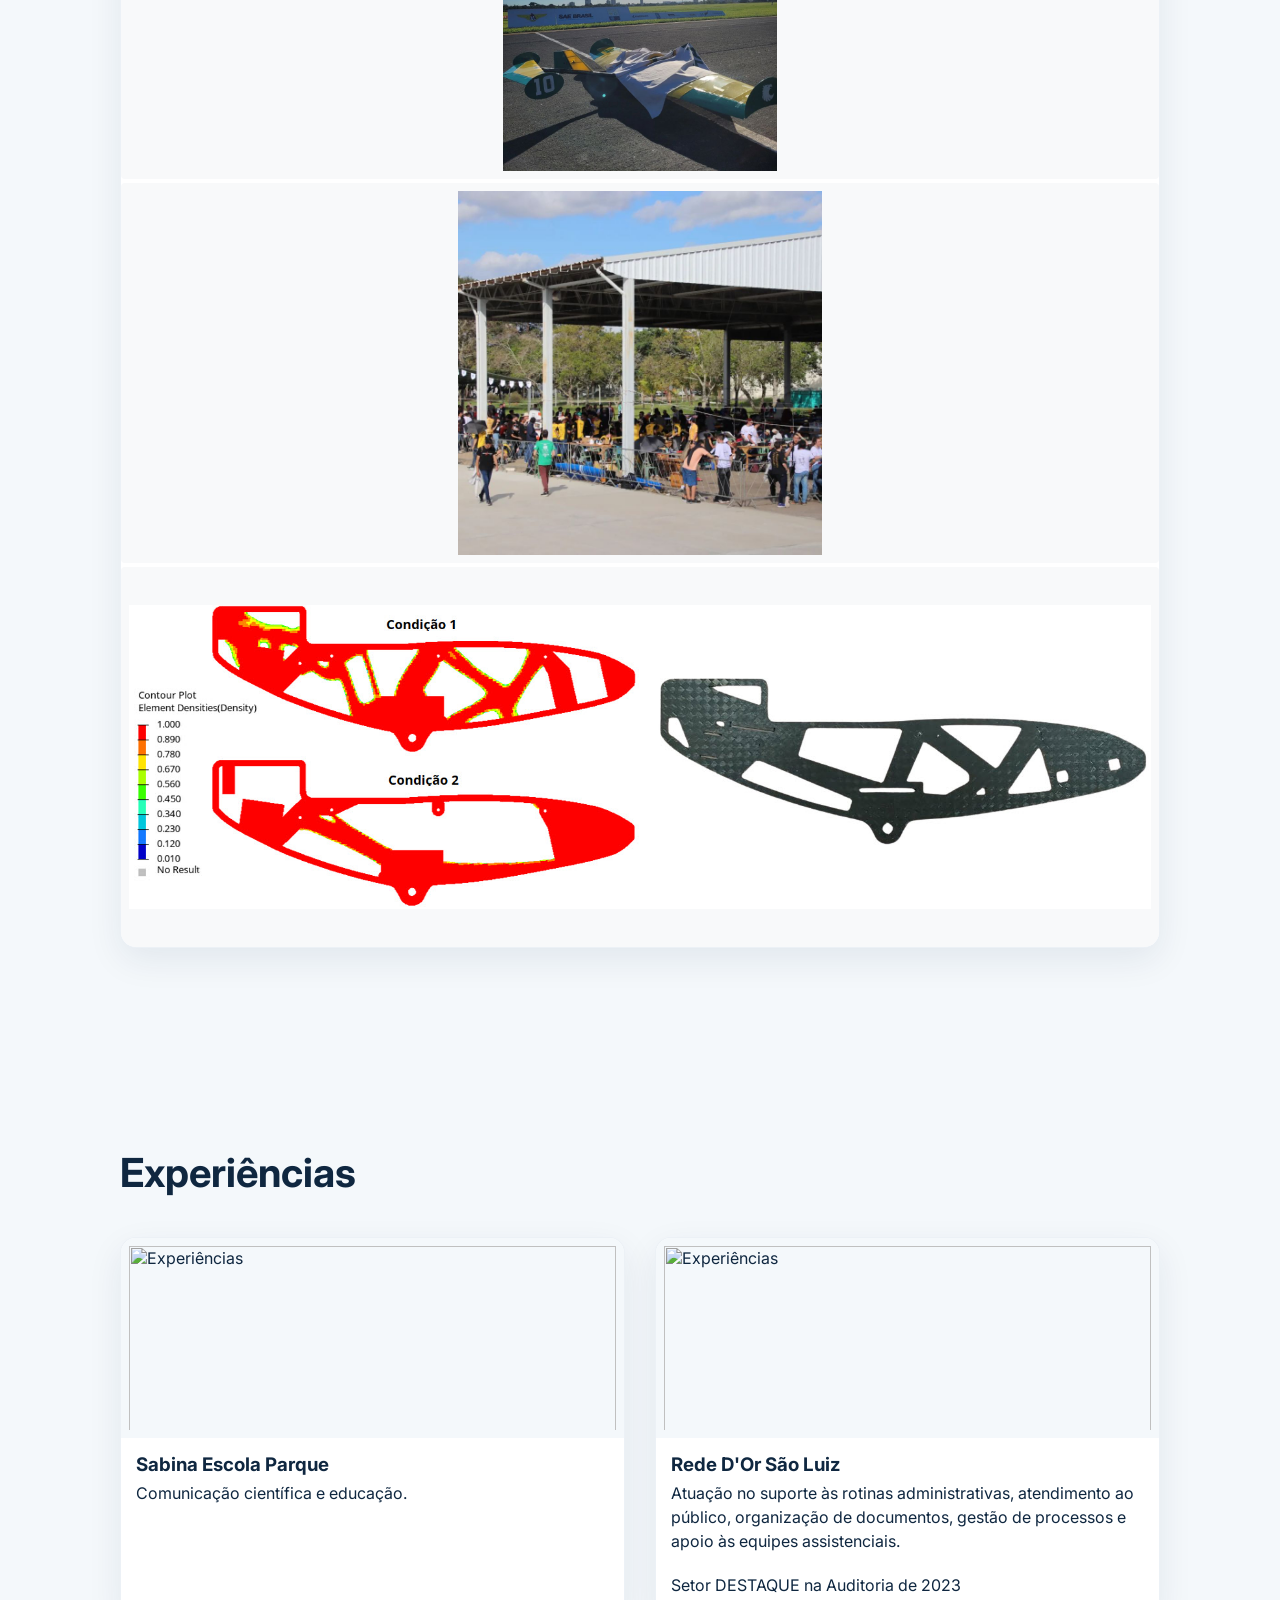
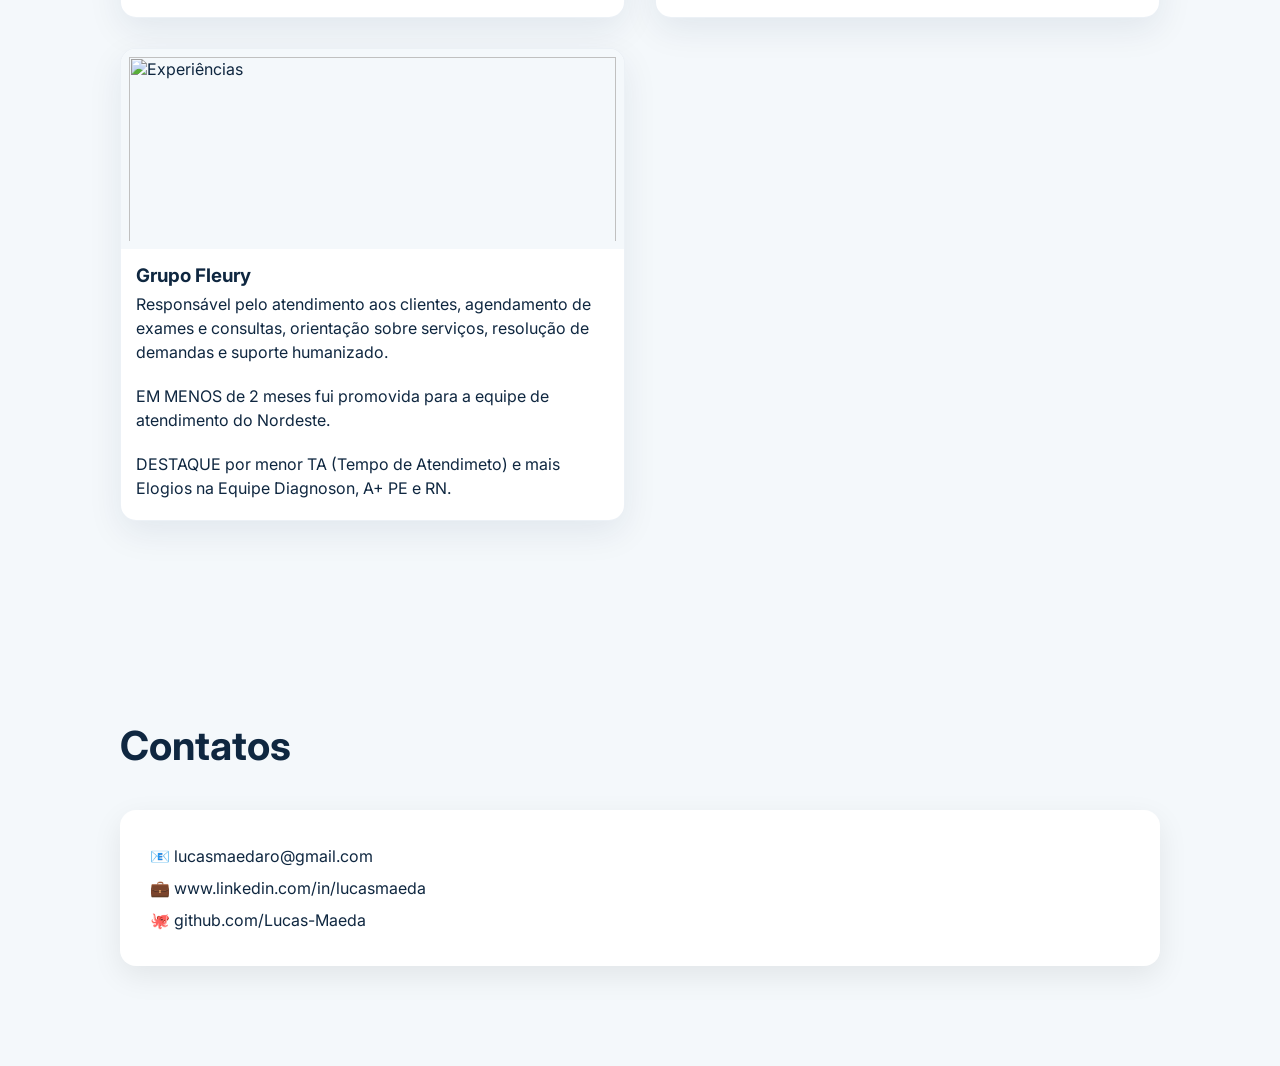
==== commit abb150c9: "Update index.html" ====
--- a/index.html
+++ b/index.html
@@ -217,9 +217,13 @@
                     <!-- Foto 1 (Esquerda superior) -->
                     <img src="images/Harpia4.jpg" alt="Análise Harpia 1" style="width: 100%; height: 300px; object-fit: cover; border-radius: 4px;">
                     <!-- Foto 2 (Direita superior) -->
-                    <img src="images/Harpia2.jpg" alt="Análise Harpia 2" style="width: 100%; height: 400px; object-fit: cover; border-radius: 4px;">
+                    <img src="images/Harpia2.jpg" alt="Análise Harpia 2" style="width: 50%; height: 100%; object-fit: cover; border-radius: 4px;">
                     <!-- Foto 3 (Aeronave - Ocupa a linha de baixo inteira, na vertical e sem cortes) -->
                     <img src="images/Harpia3.jpg" alt="Aeronave Harpia" style="width: 100%; height: 380px; object-fit: contain; background-color: #f8f9fa; border-radius: 4px; grid-column: span 2;">
+                    <!-- Foto 3 (Aeronave - Ocupa a linha de baixo inteira, na vertical e sem cortes) -->
+                    <img src="images/Harpia4.jpg" alt="Aeronave Harpia" style="width: 100%; height: 380px; object-fit: contain; background-color: #f8f9fa; border-radius: 4px; grid-column: span 2;">
+                    <img src="images/Harpia5.jpg" alt="Aeronave Harpia" style="width: 100%; height: 380px; object-fit: contain; background-color: #f8f9fa; border-radius: 4px; grid-column: span 2;">
+
                 </div>
             </div>
         </div>
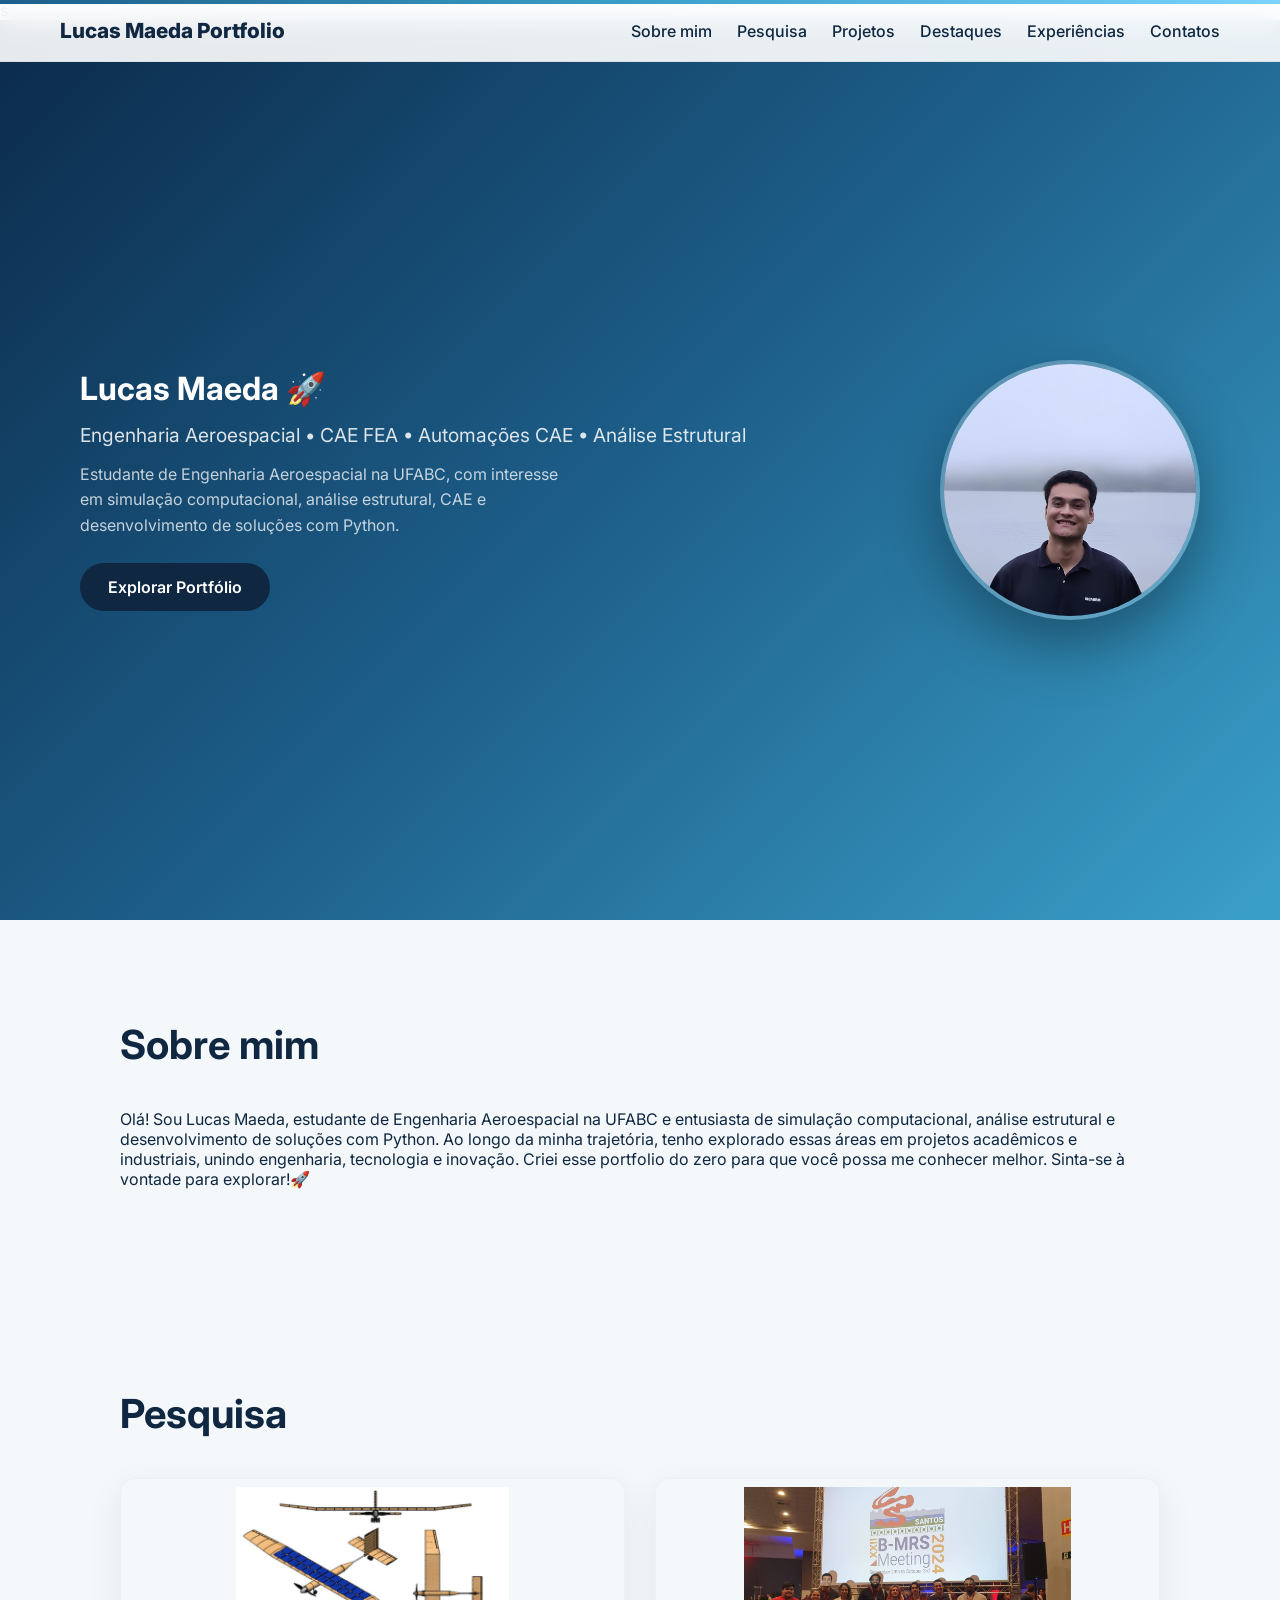
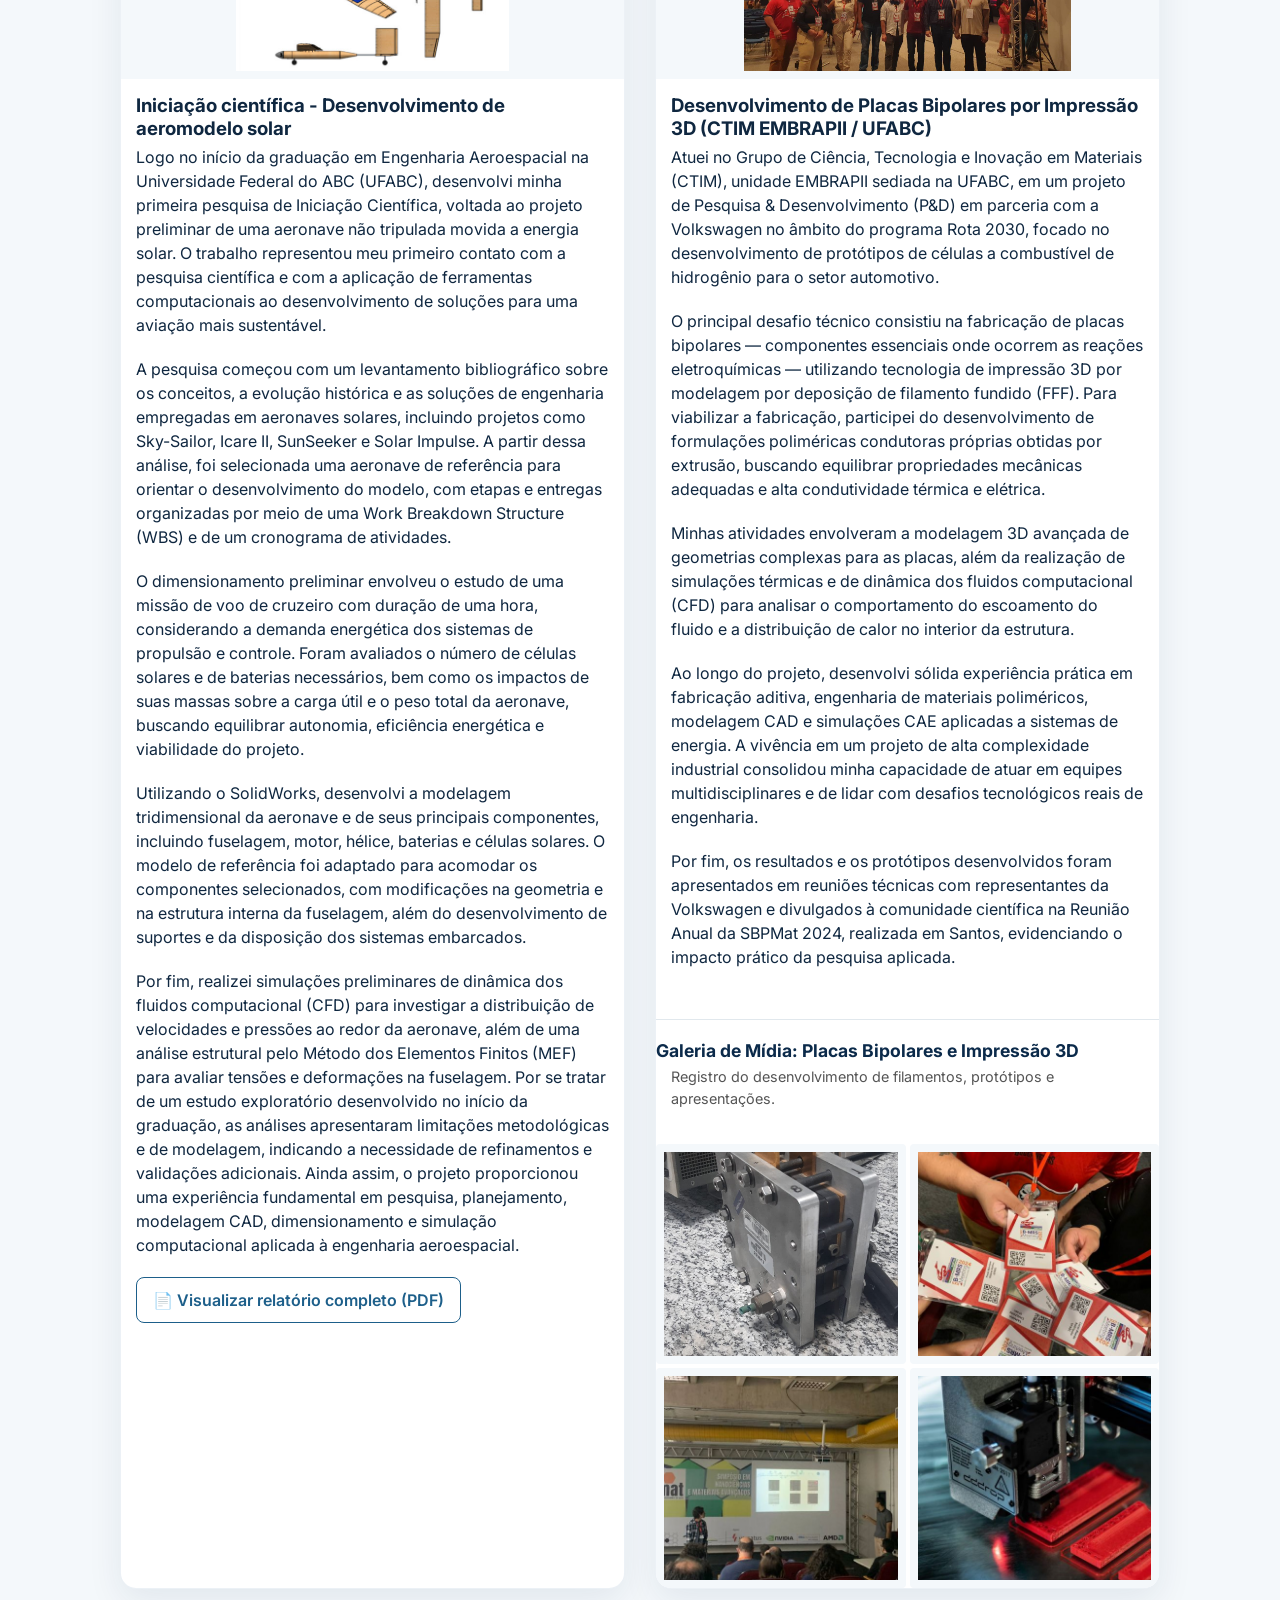
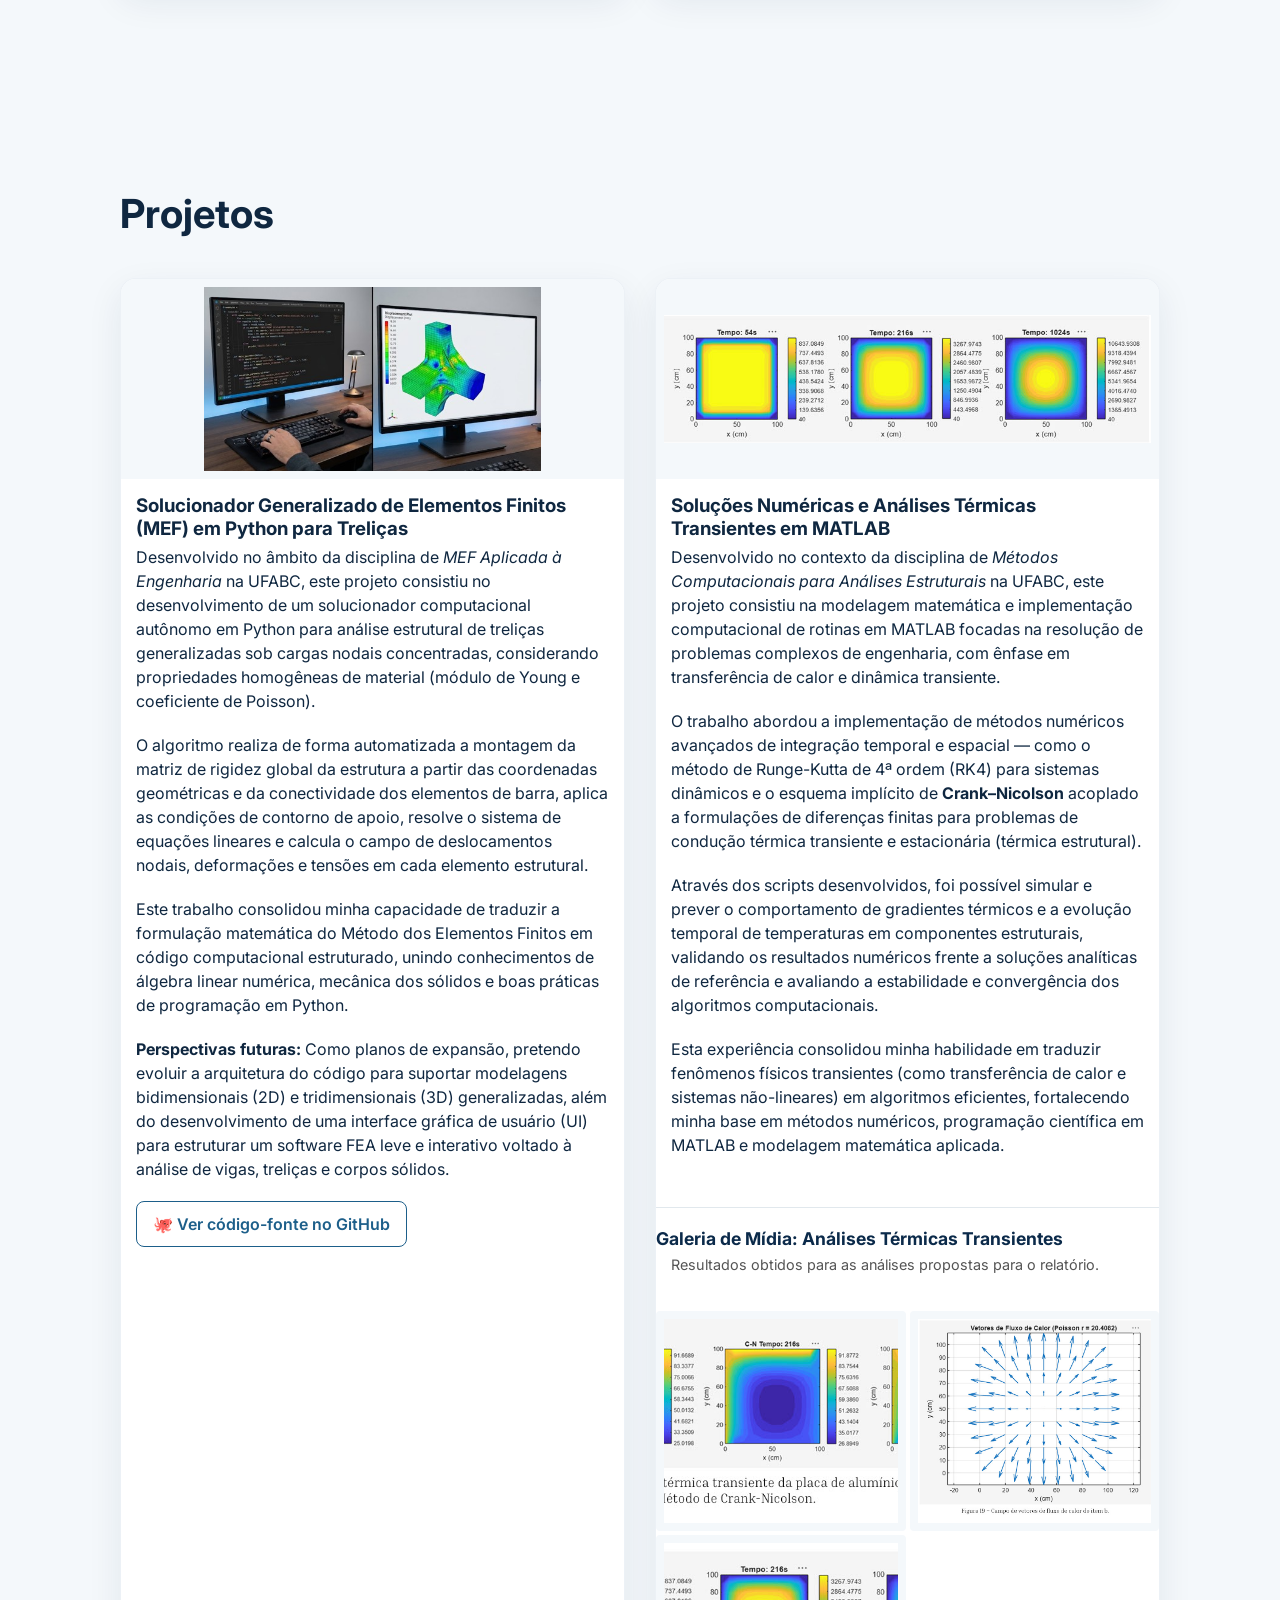
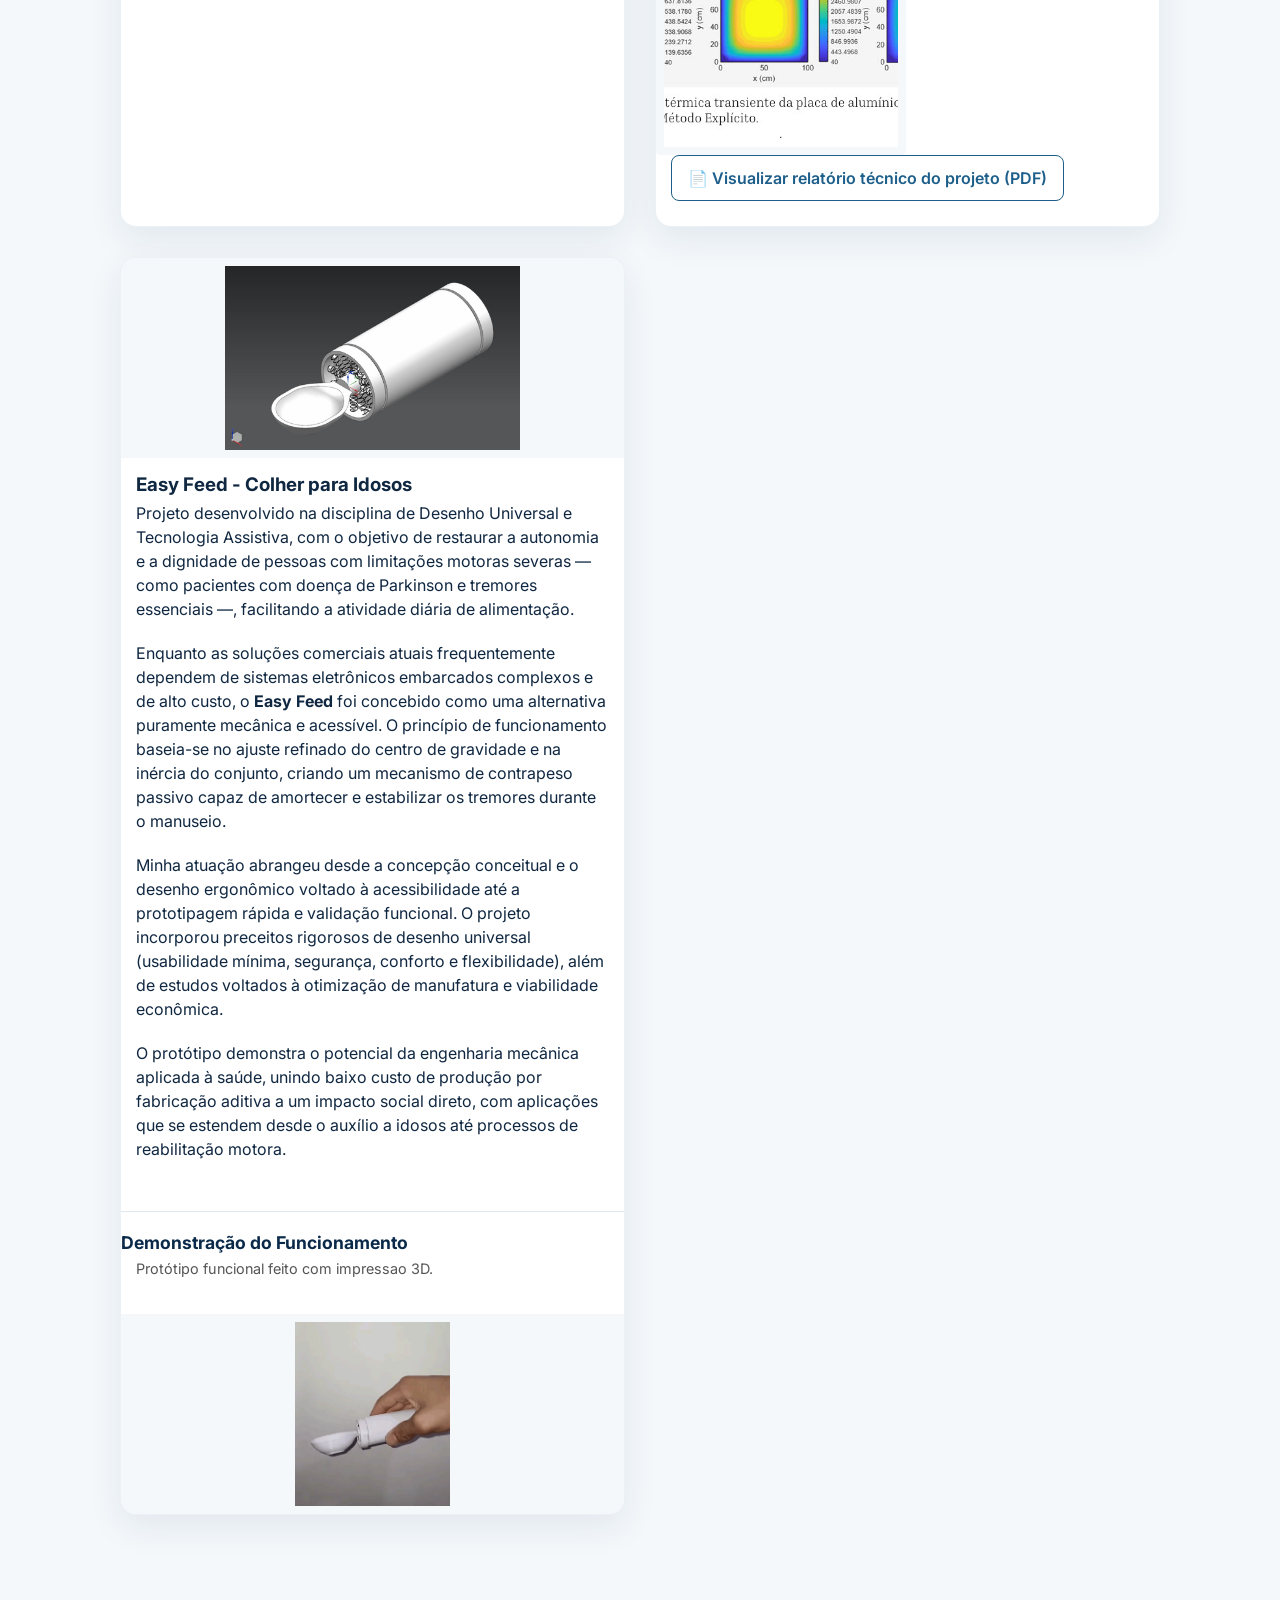
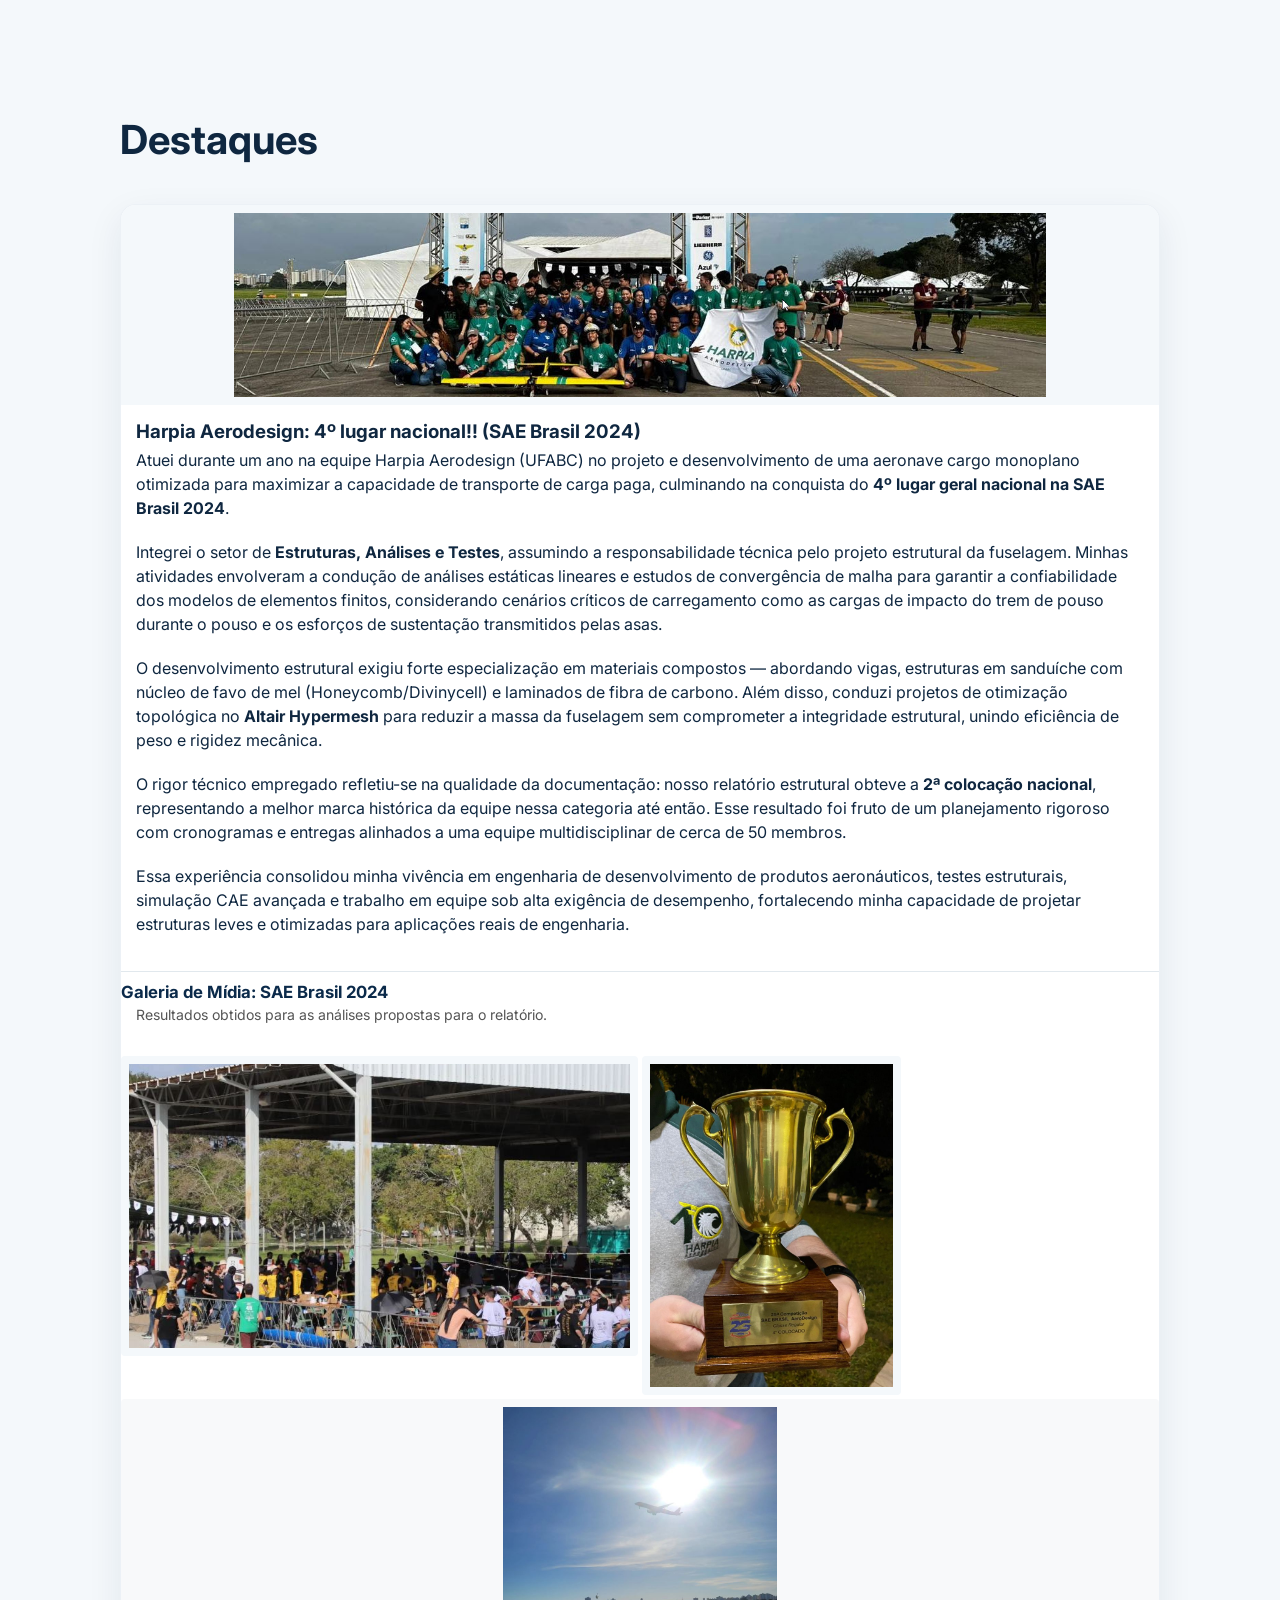
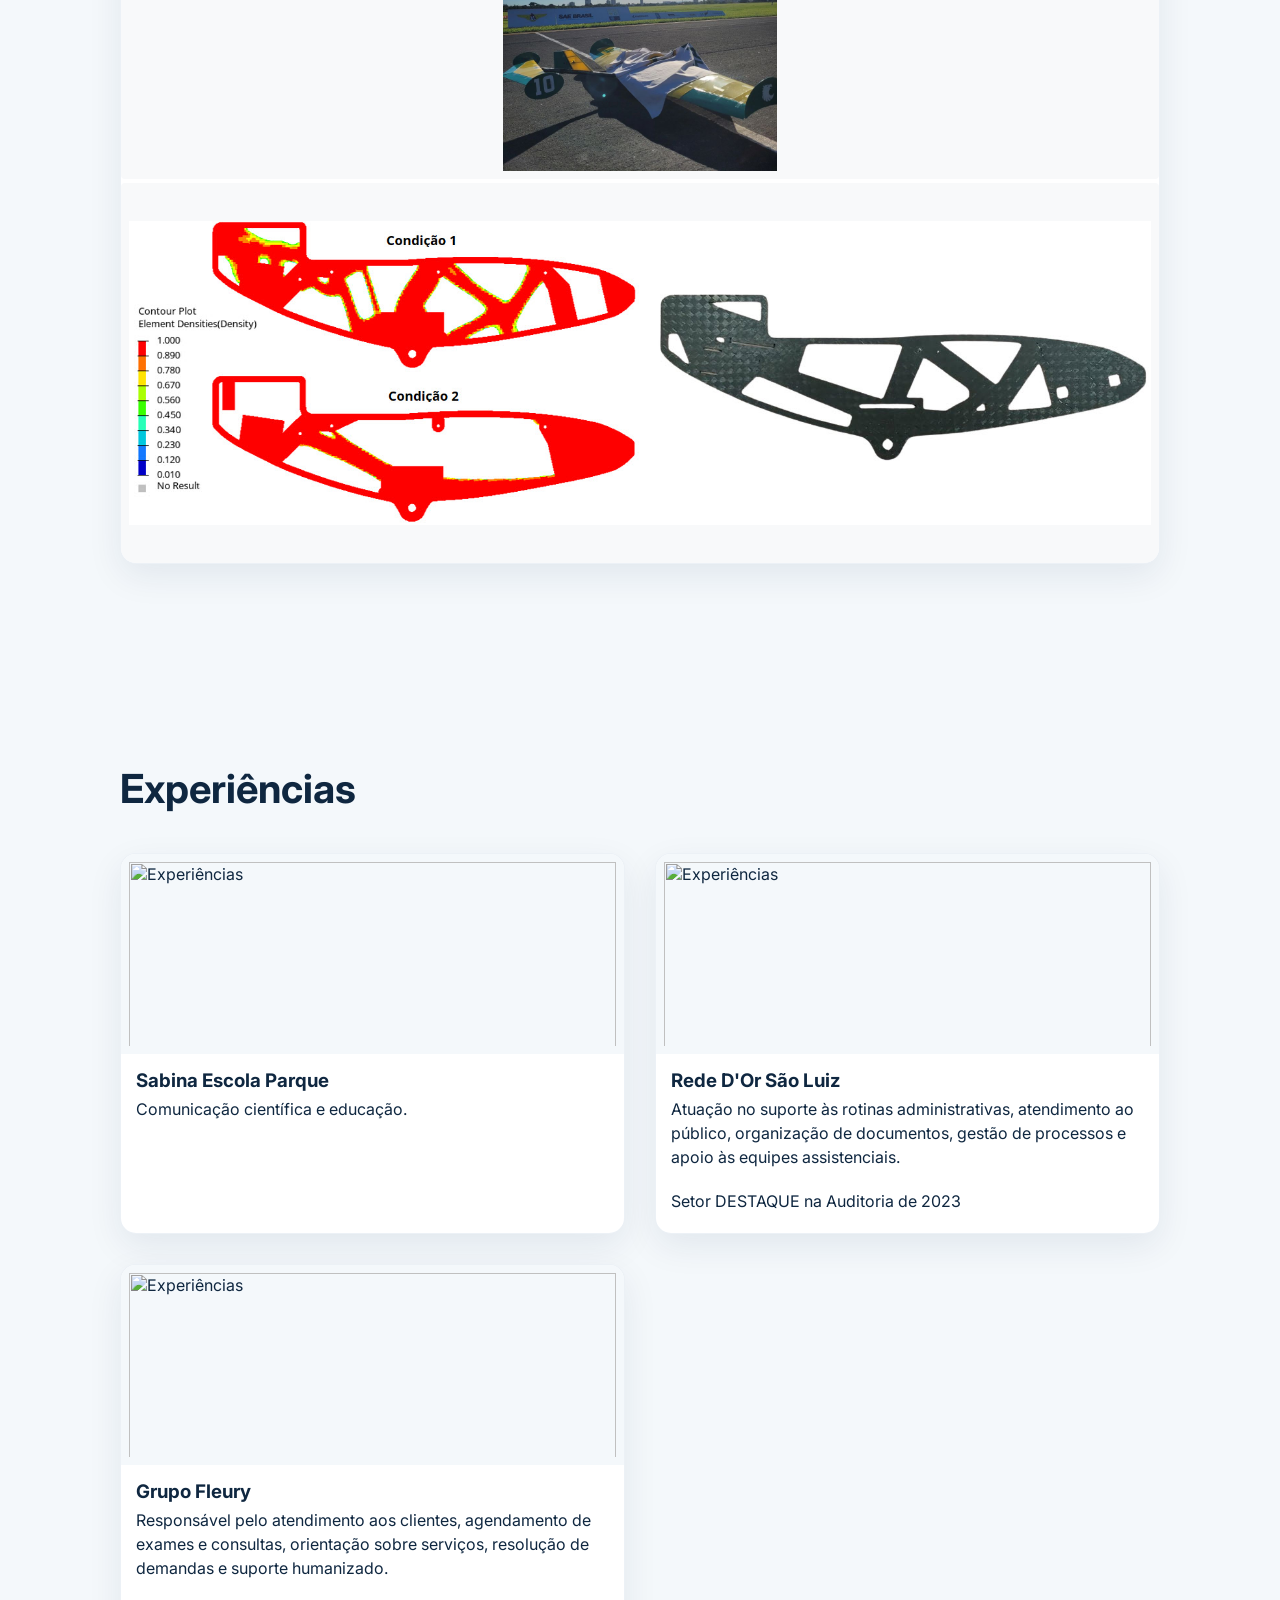
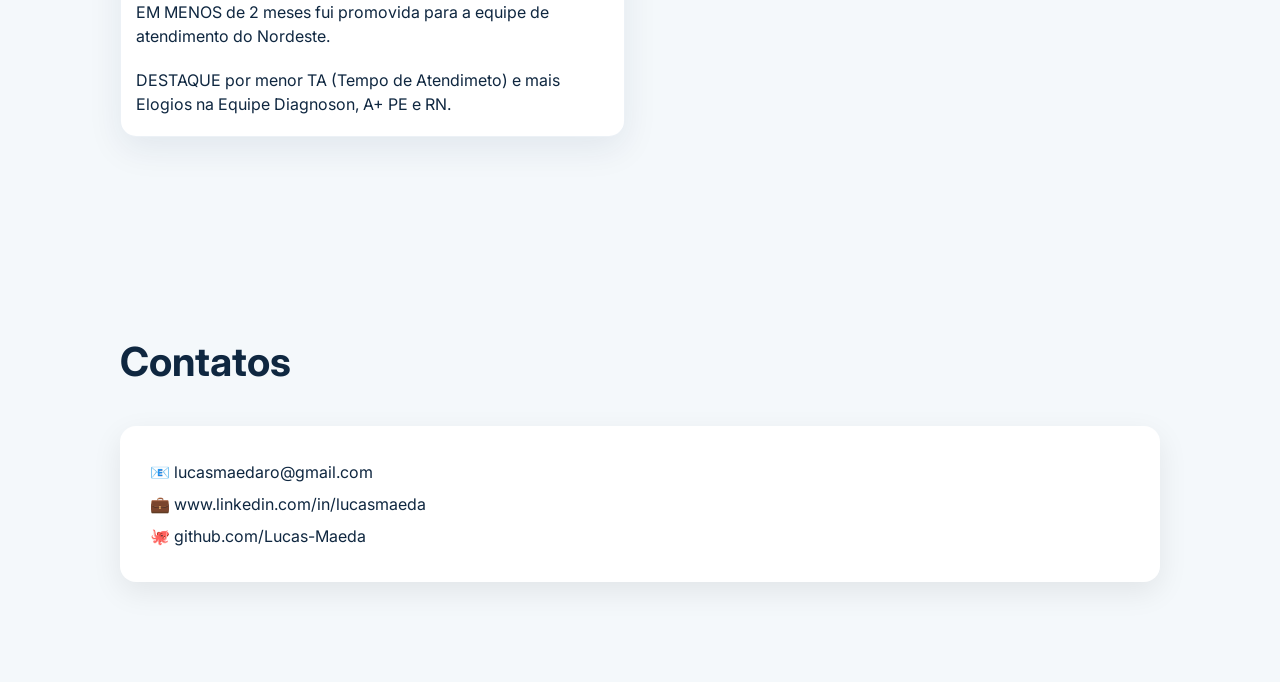
==== commit 464493c2: "Update index.html" ====
--- a/index.html
+++ b/index.html
@@ -221,7 +221,6 @@
                     <!-- Foto 3 (Aeronave - Ocupa a linha de baixo inteira, na vertical e sem cortes) -->
                     <img src="images/Harpia3.jpg" alt="Aeronave Harpia" style="width: 100%; height: 380px; object-fit: contain; background-color: #f8f9fa; border-radius: 4px; grid-column: span 2;">
                     <!-- Foto 3 (Aeronave - Ocupa a linha de baixo inteira, na vertical e sem cortes) -->
-                    <img src="images/Harpia4.jpg" alt="Aeronave Harpia" style="width: 100%; height: 380px; object-fit: contain; background-color: #f8f9fa; border-radius: 4px; grid-column: span 2;">
                     <img src="images/Harpia5.jpg" alt="Aeronave Harpia" style="width: 100%; height: 380px; object-fit: contain; background-color: #f8f9fa; border-radius: 4px; grid-column: span 2;">
 
                 </div>
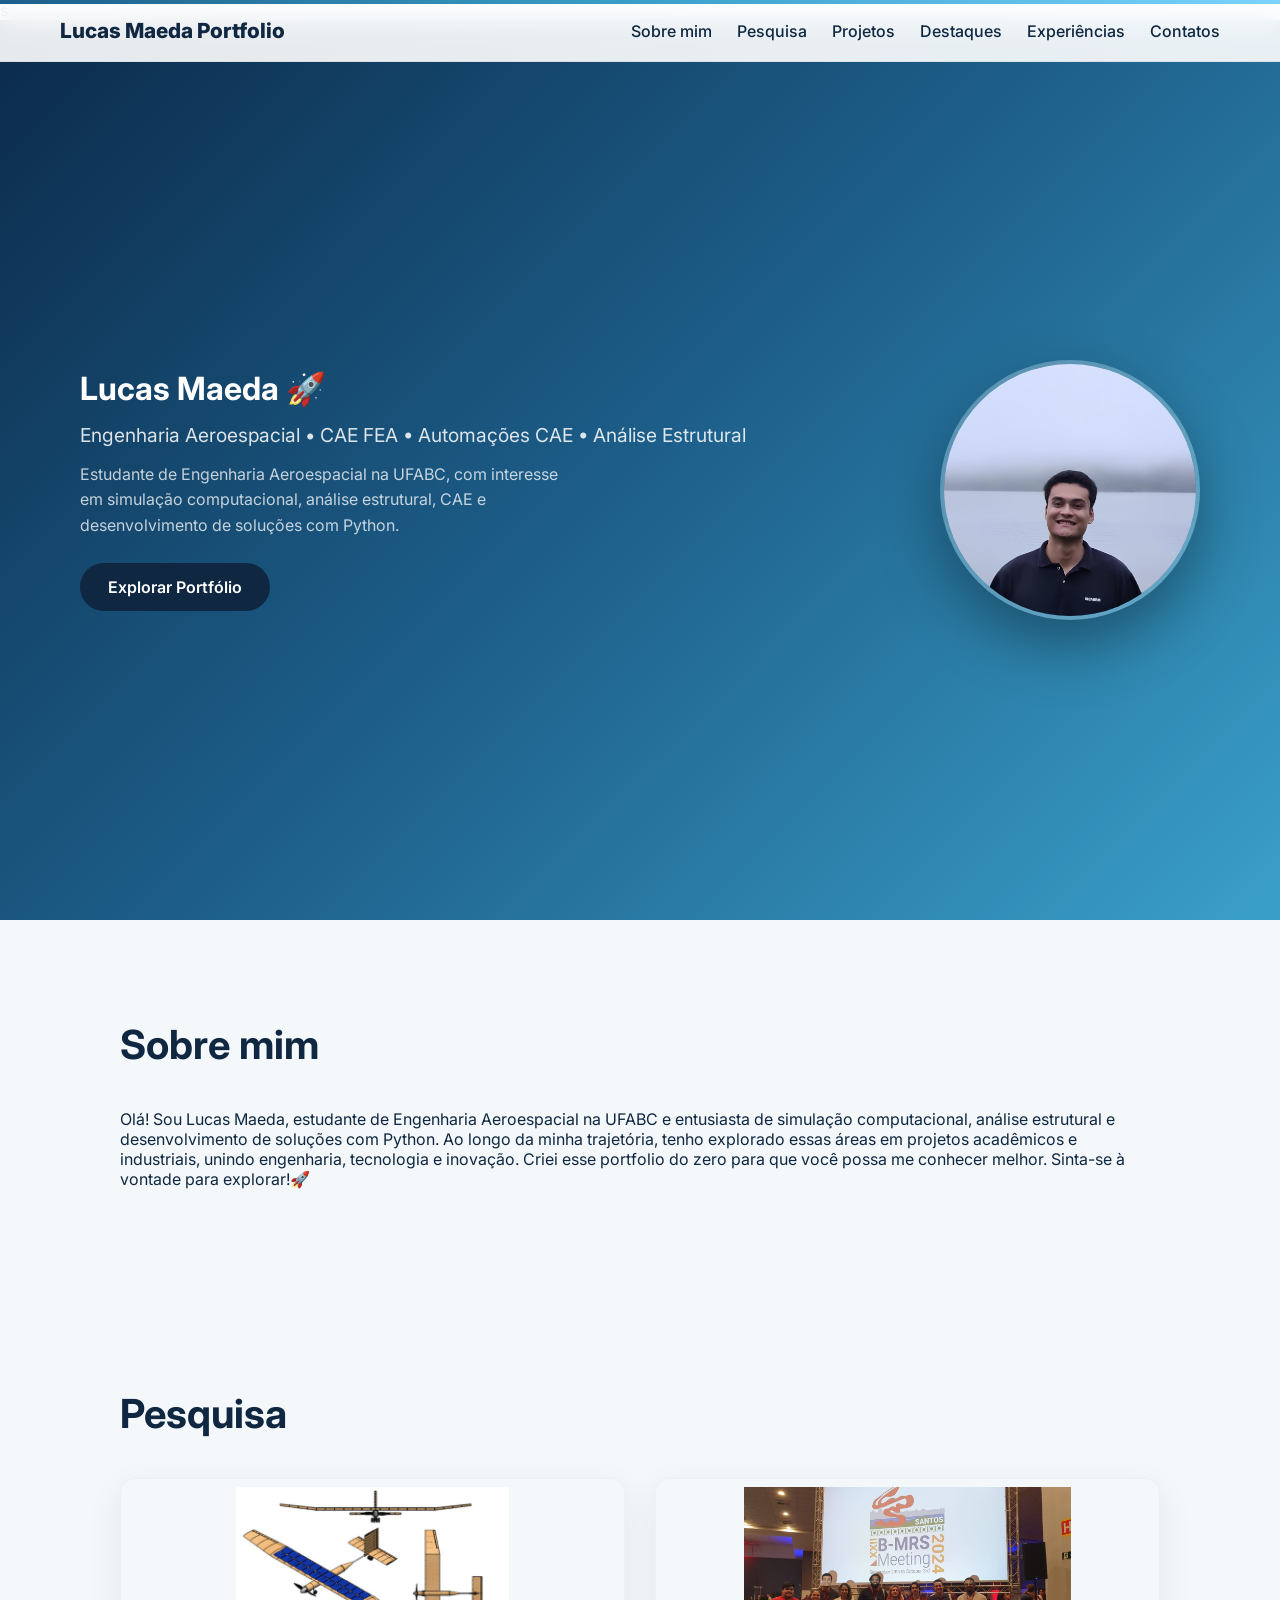
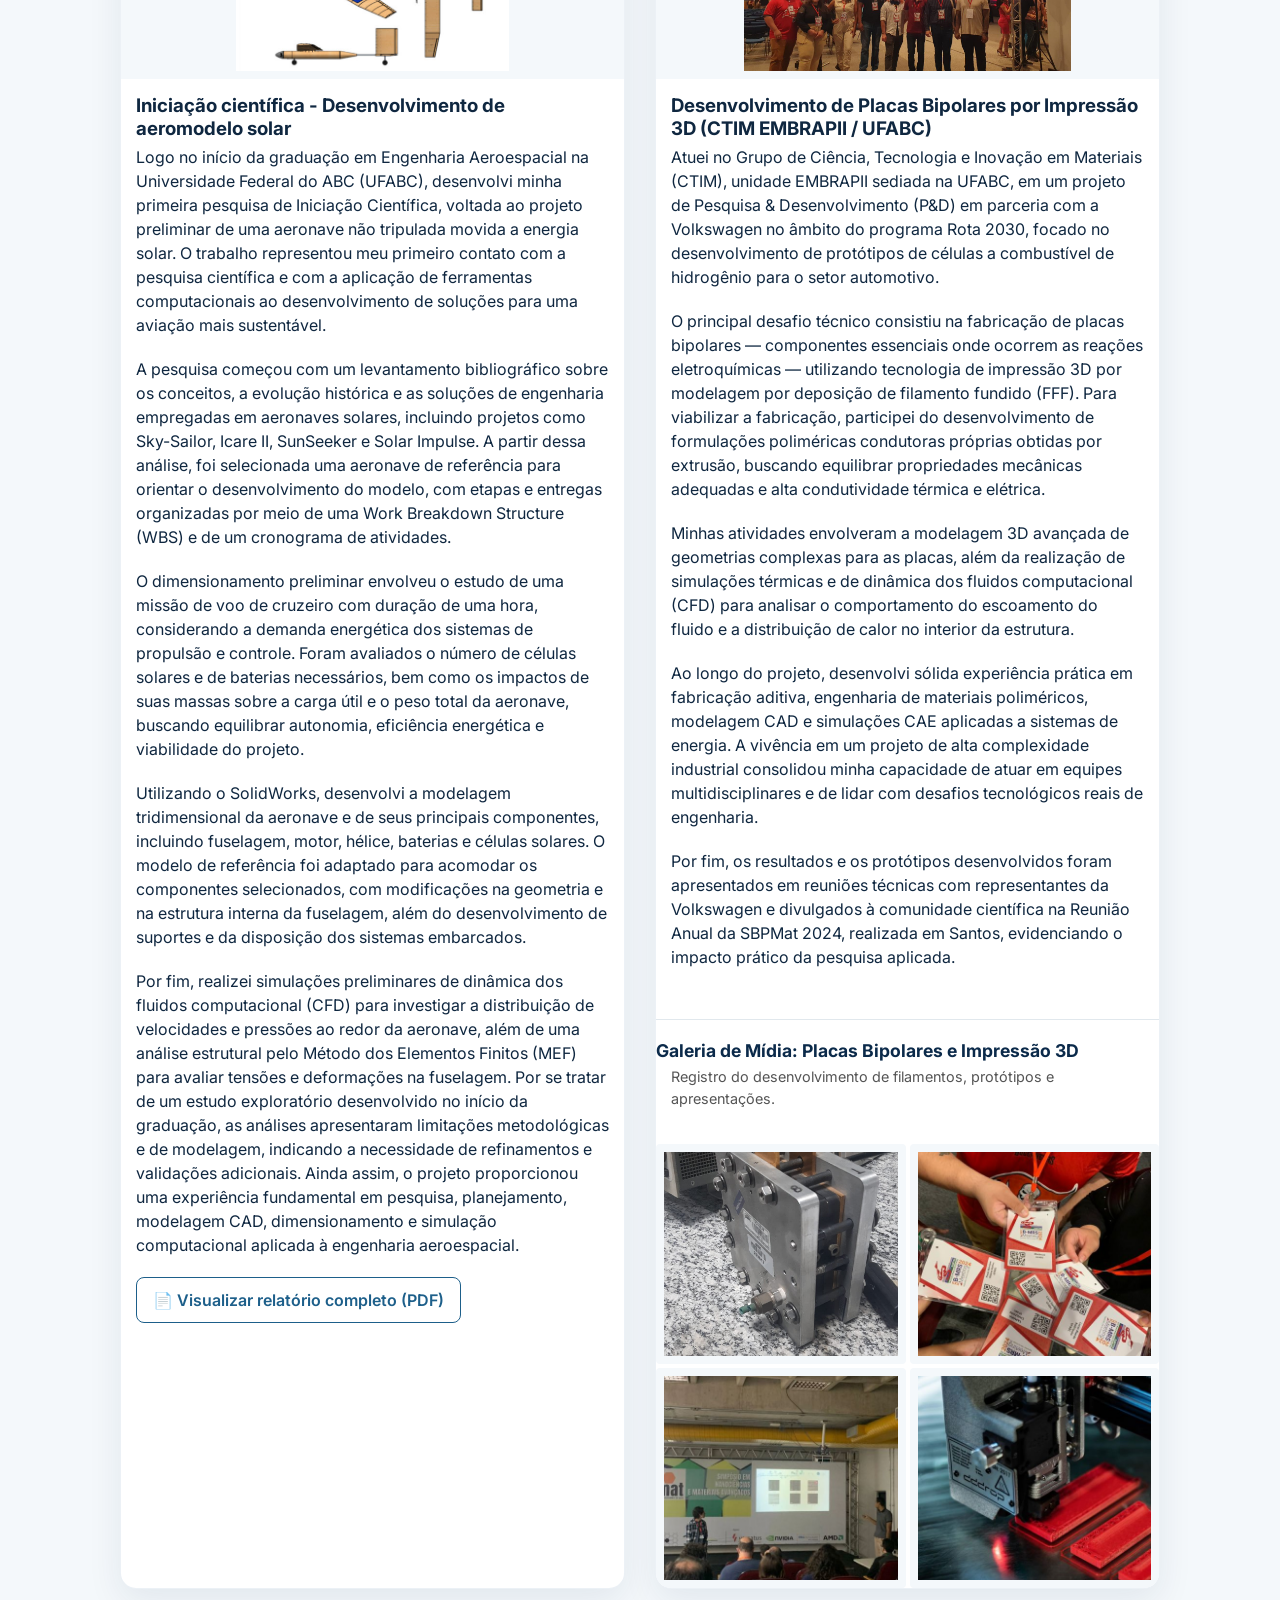
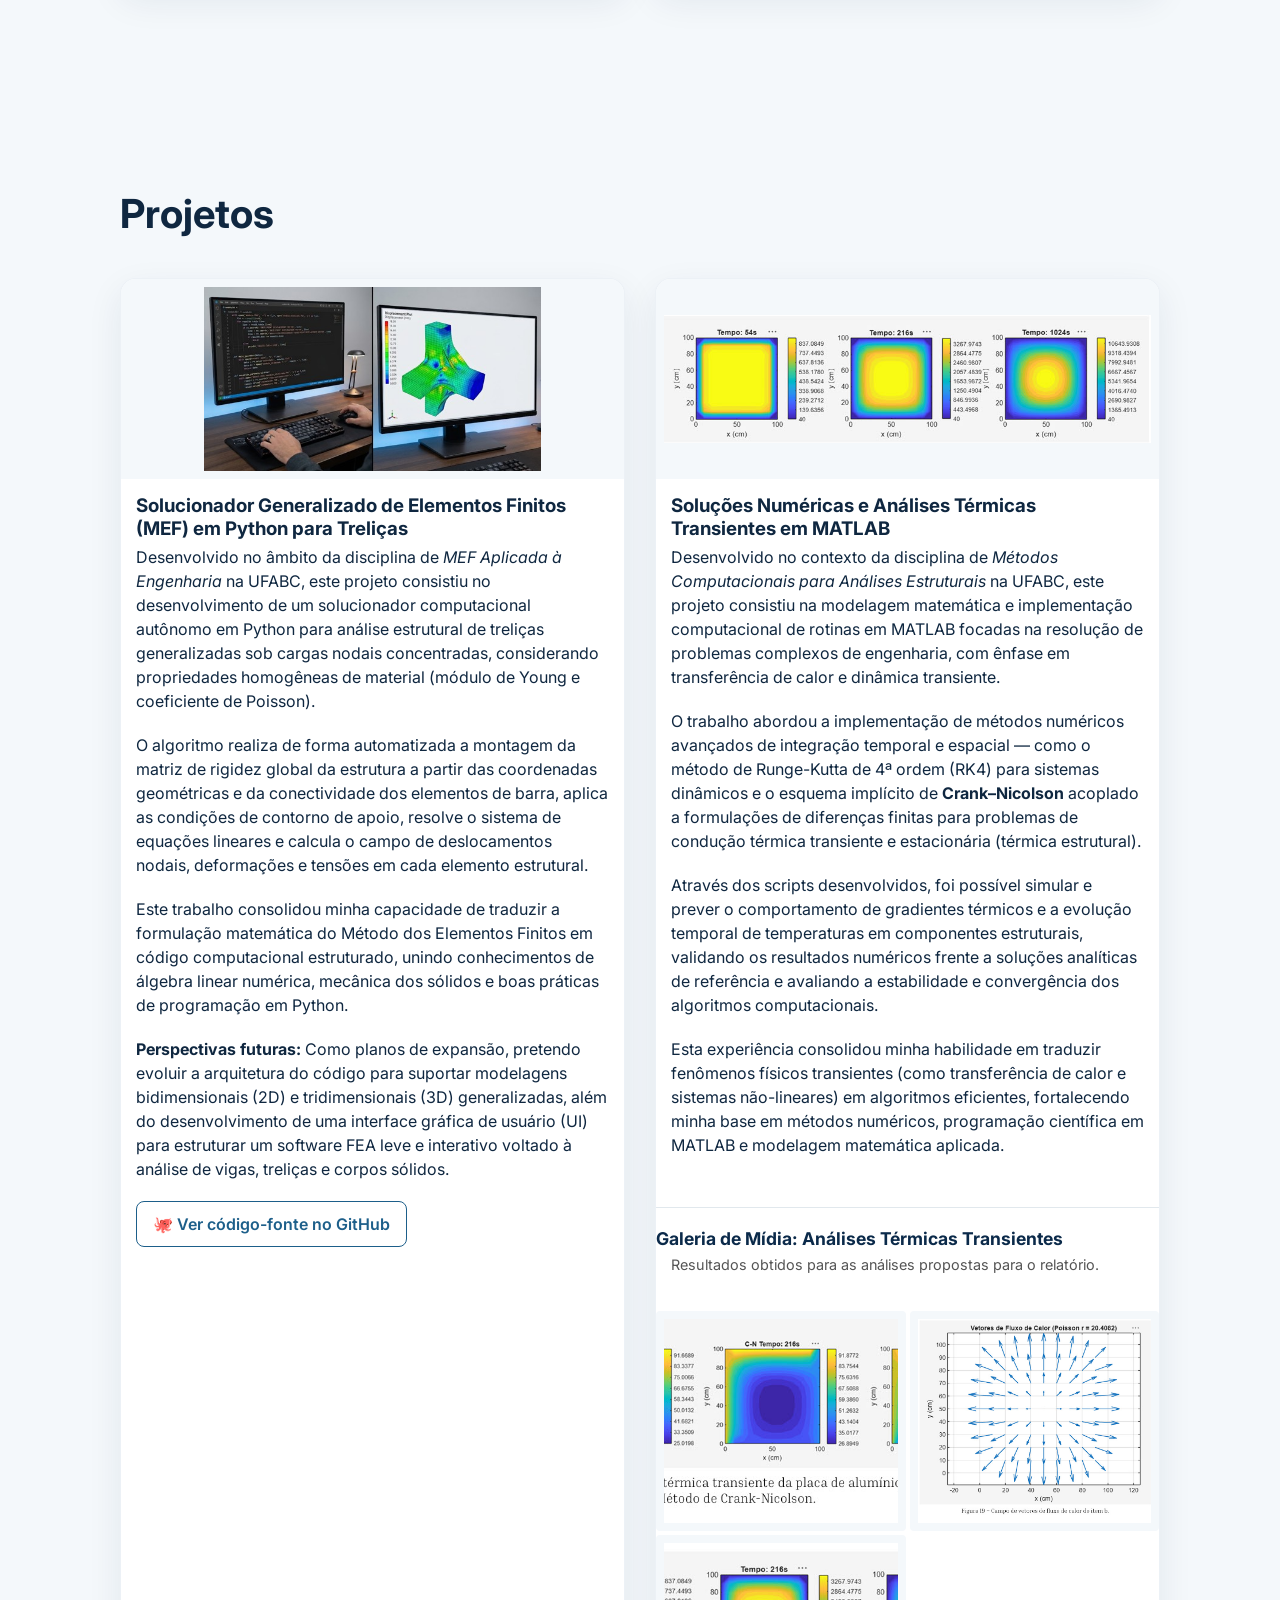
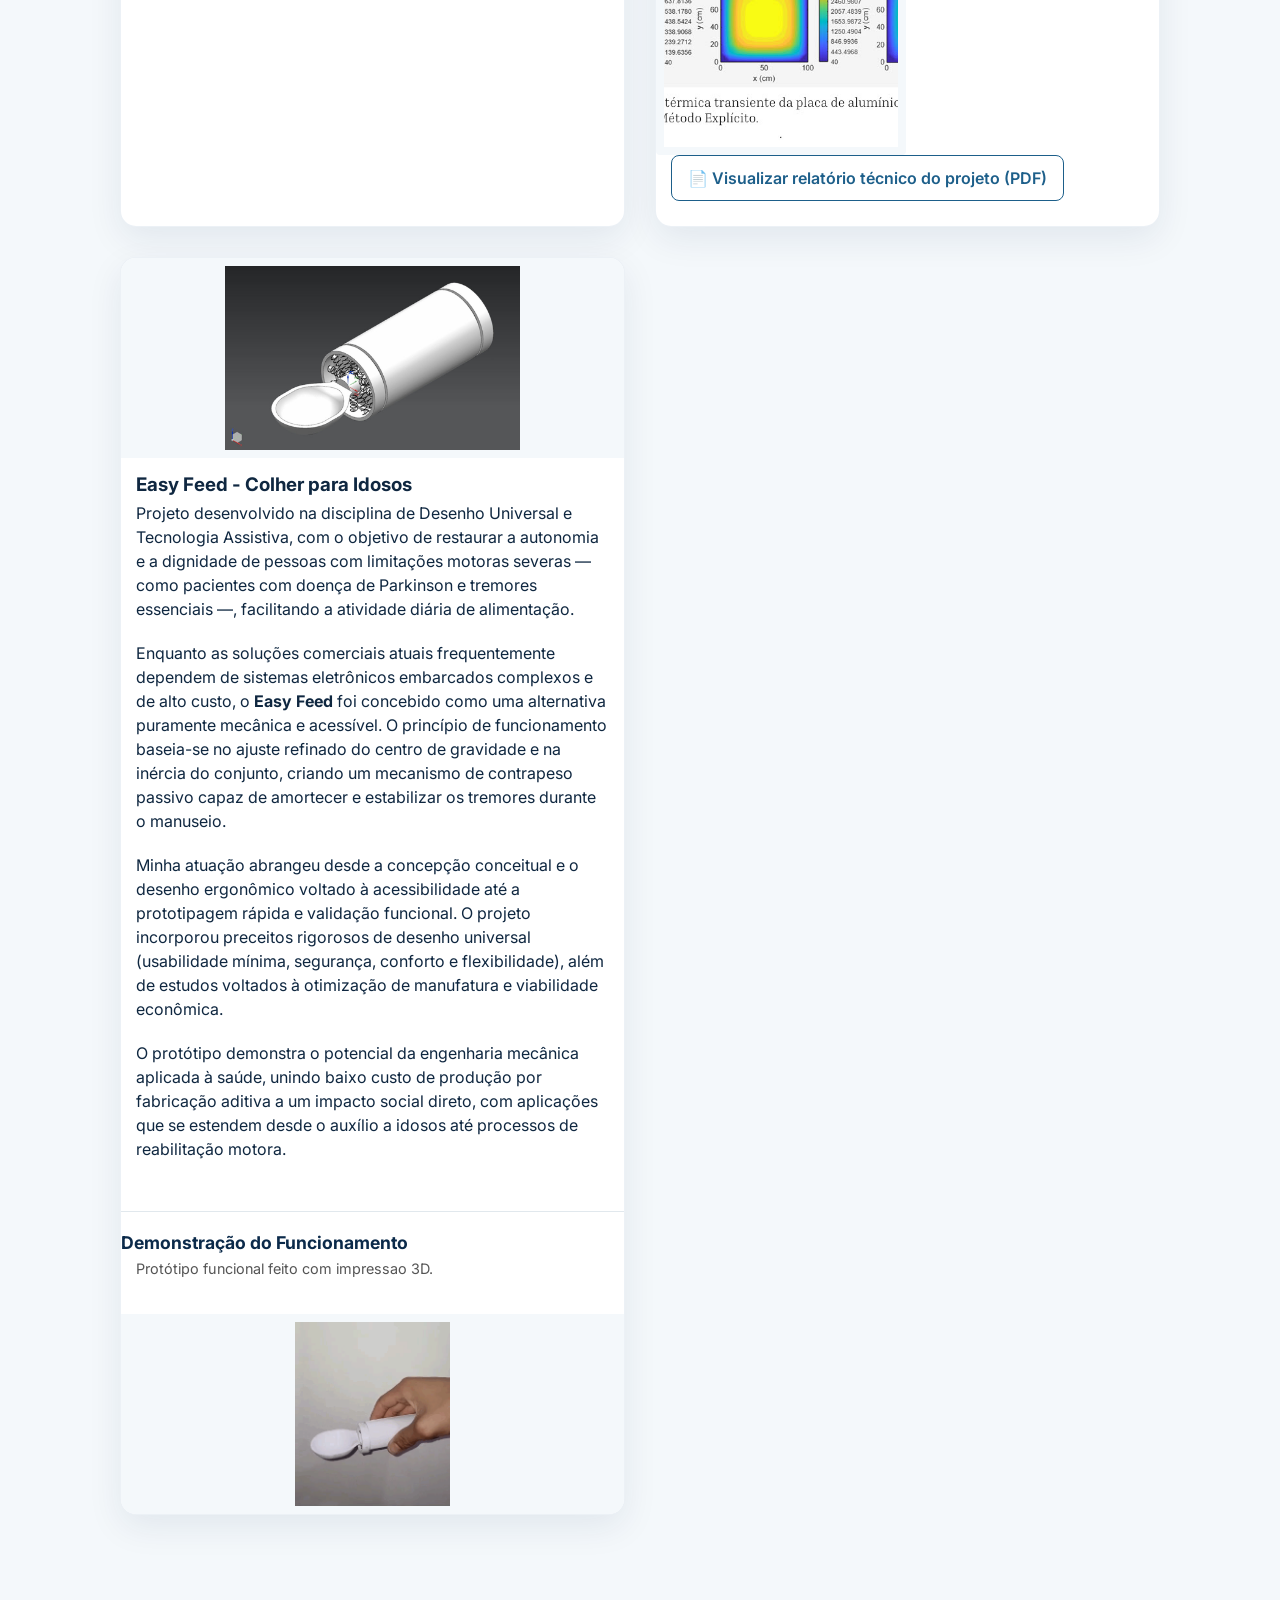
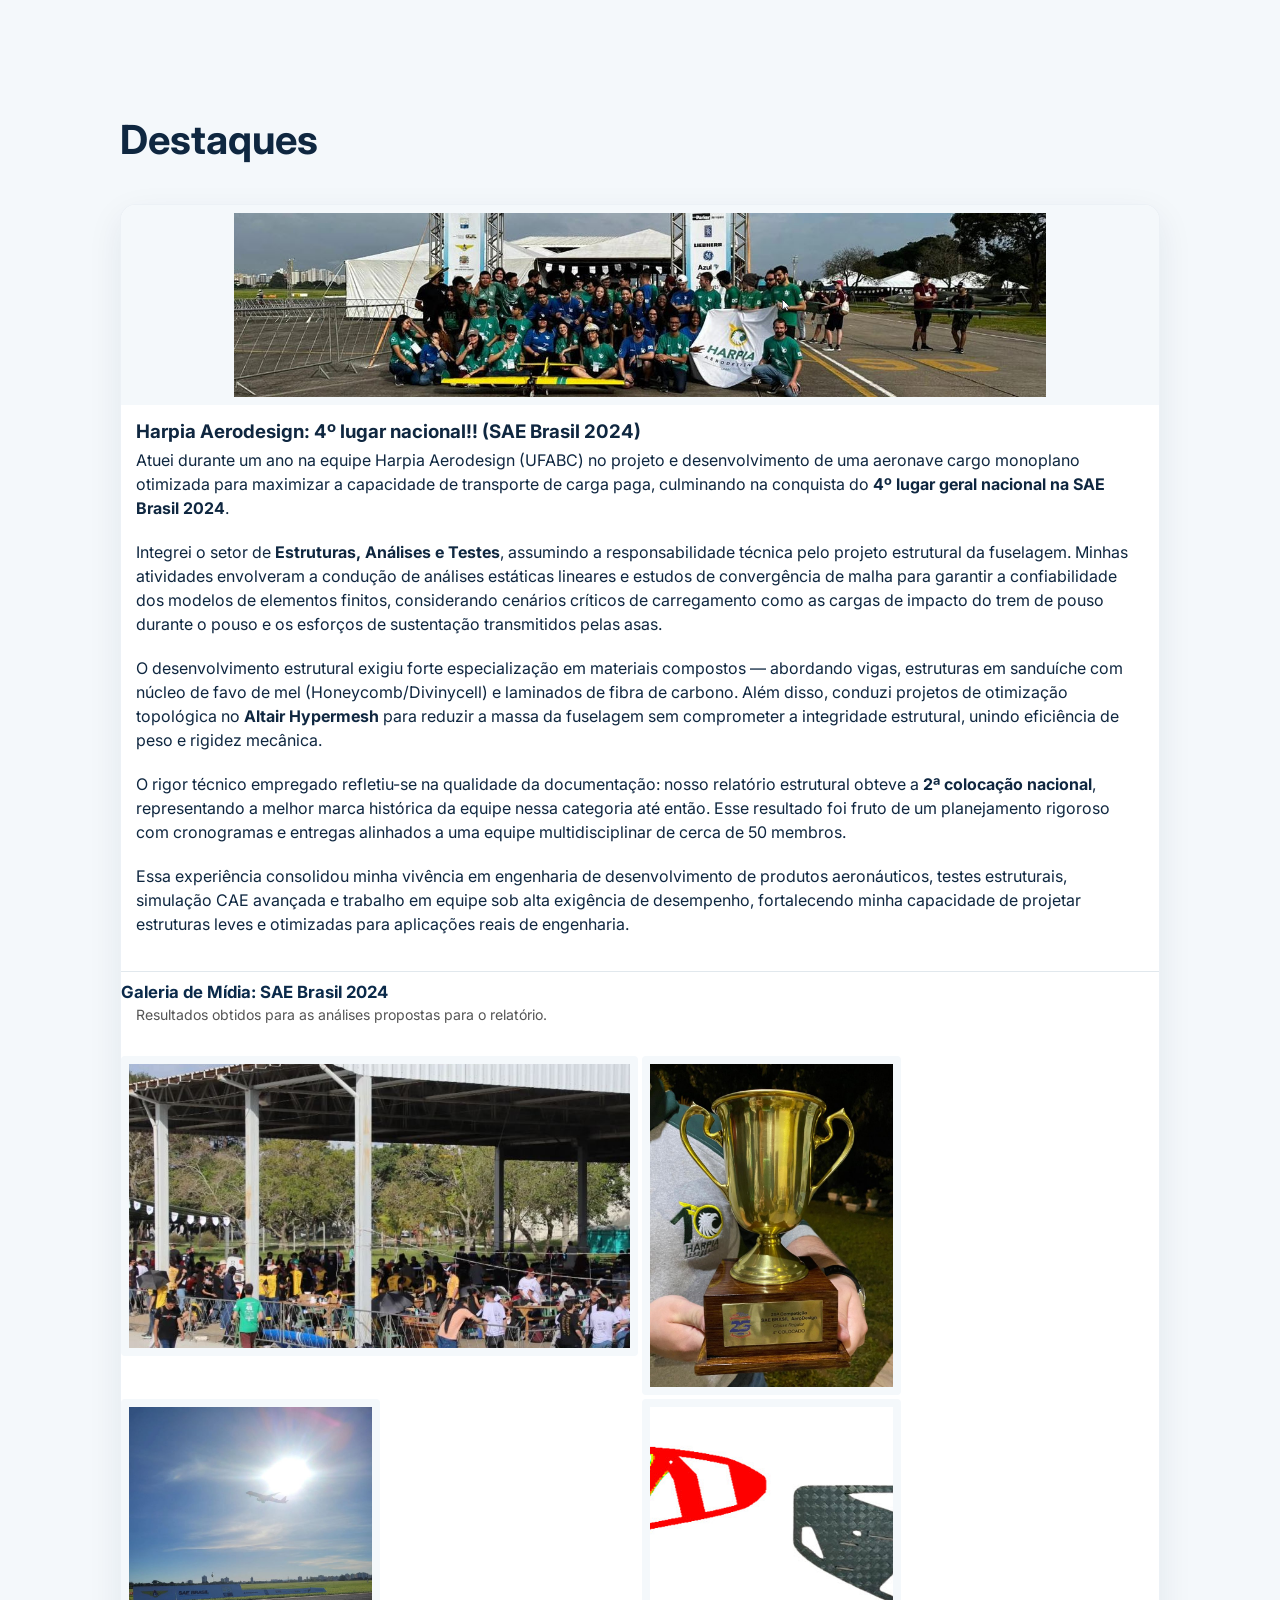
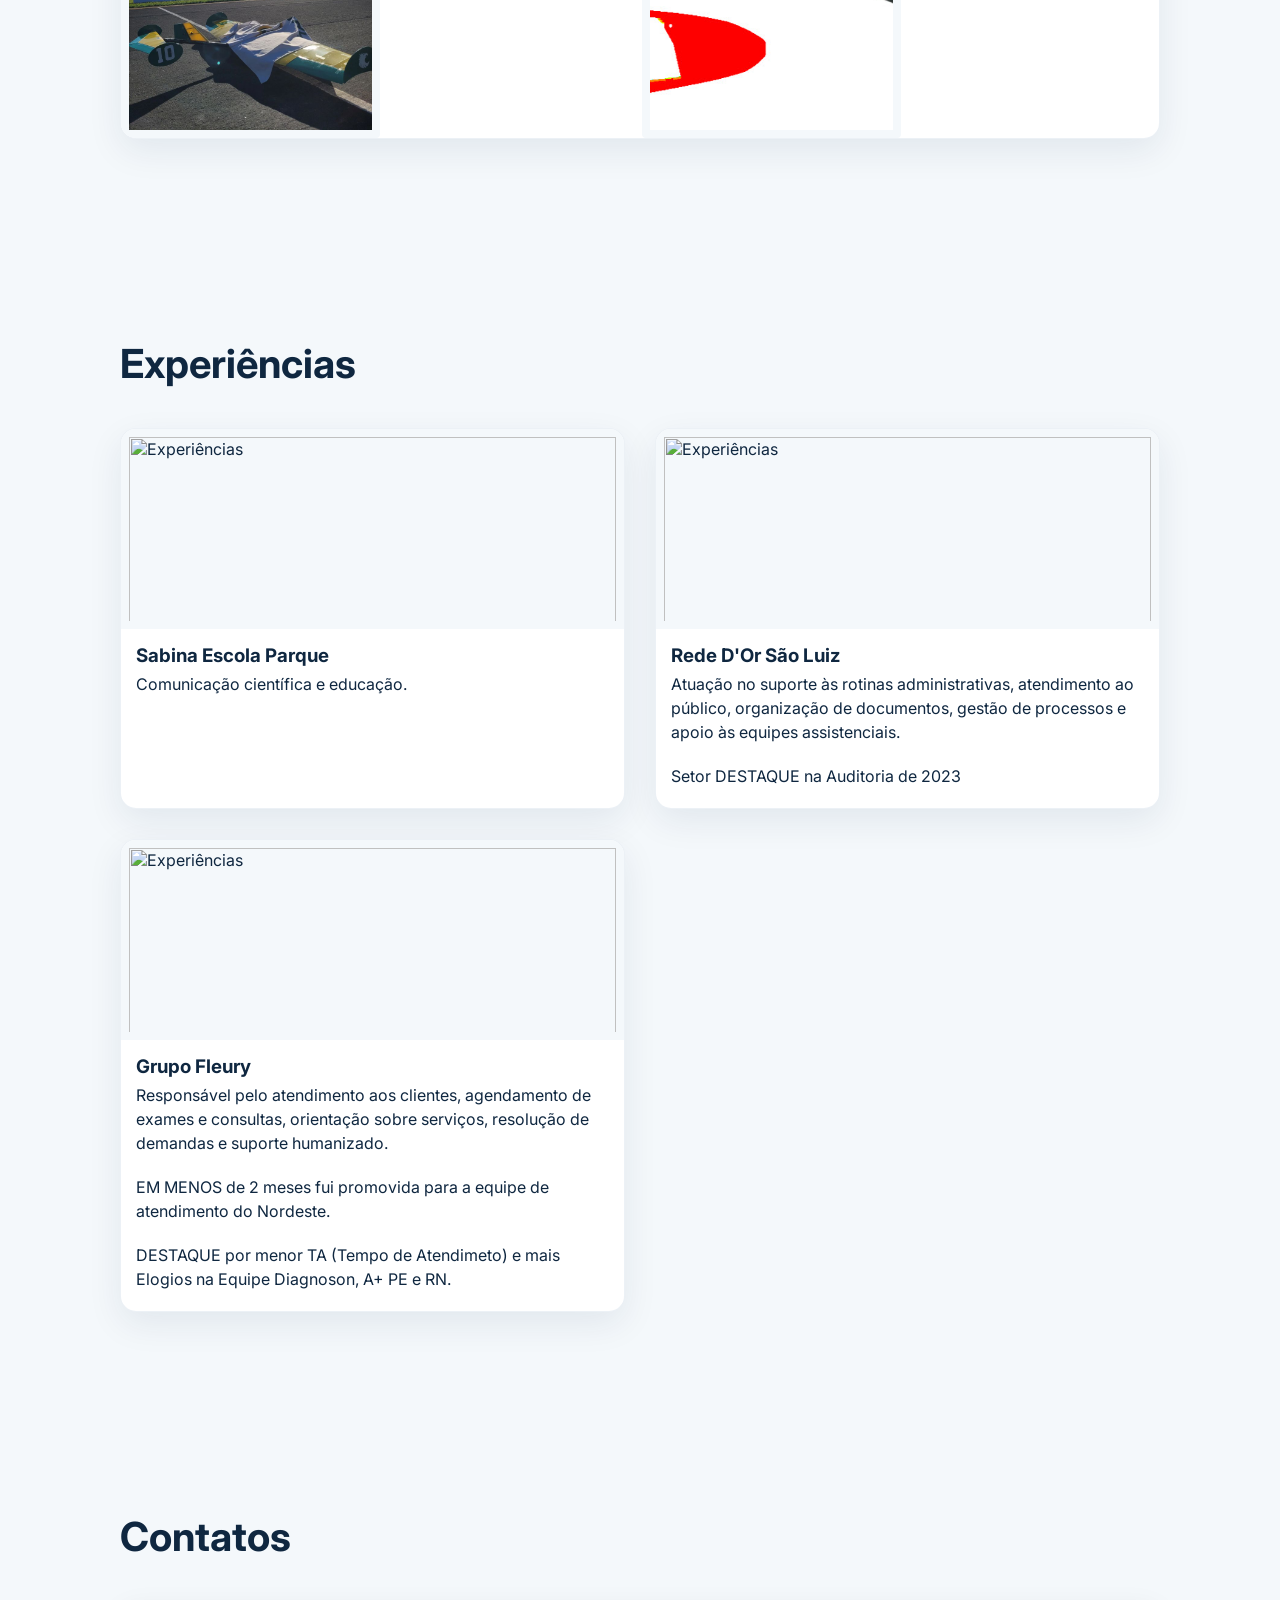
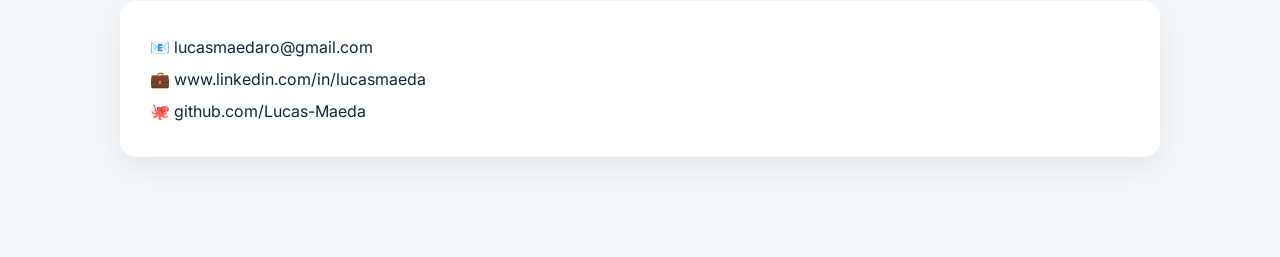
==== commit 5ce0d267: "Update index.html" ====
--- a/index.html
+++ b/index.html
@@ -219,9 +219,9 @@
                     <!-- Foto 2 (Direita superior) -->
                     <img src="images/Harpia2.jpg" alt="Análise Harpia 2" style="width: 50%; height: 100%; object-fit: cover; border-radius: 4px;">
                     <!-- Foto 3 (Aeronave - Ocupa a linha de baixo inteira, na vertical e sem cortes) -->
-                    <img src="images/Harpia3.jpg" alt="Aeronave Harpia" style="width: 100%; height: 380px; object-fit: contain; background-color: #f8f9fa; border-radius: 4px; grid-column: span 2;">
+                    <img src="images/Harpia3.jpg" alt="Análise Harpia 2" style="width: 50%; height: 100%; object-fit: cover; border-radius: 4px;">
                     <!-- Foto 3 (Aeronave - Ocupa a linha de baixo inteira, na vertical e sem cortes) -->
-                    <img src="images/Harpia5.jpg" alt="Aeronave Harpia" style="width: 100%; height: 380px; object-fit: contain; background-color: #f8f9fa; border-radius: 4px; grid-column: span 2;">
+                    <img src="images/Harpia5.jpg" alt="Análise Harpia 2" style="width: 50%; height: 100%; object-fit: cover; border-radius: 4px;">
 
                 </div>
             </div>
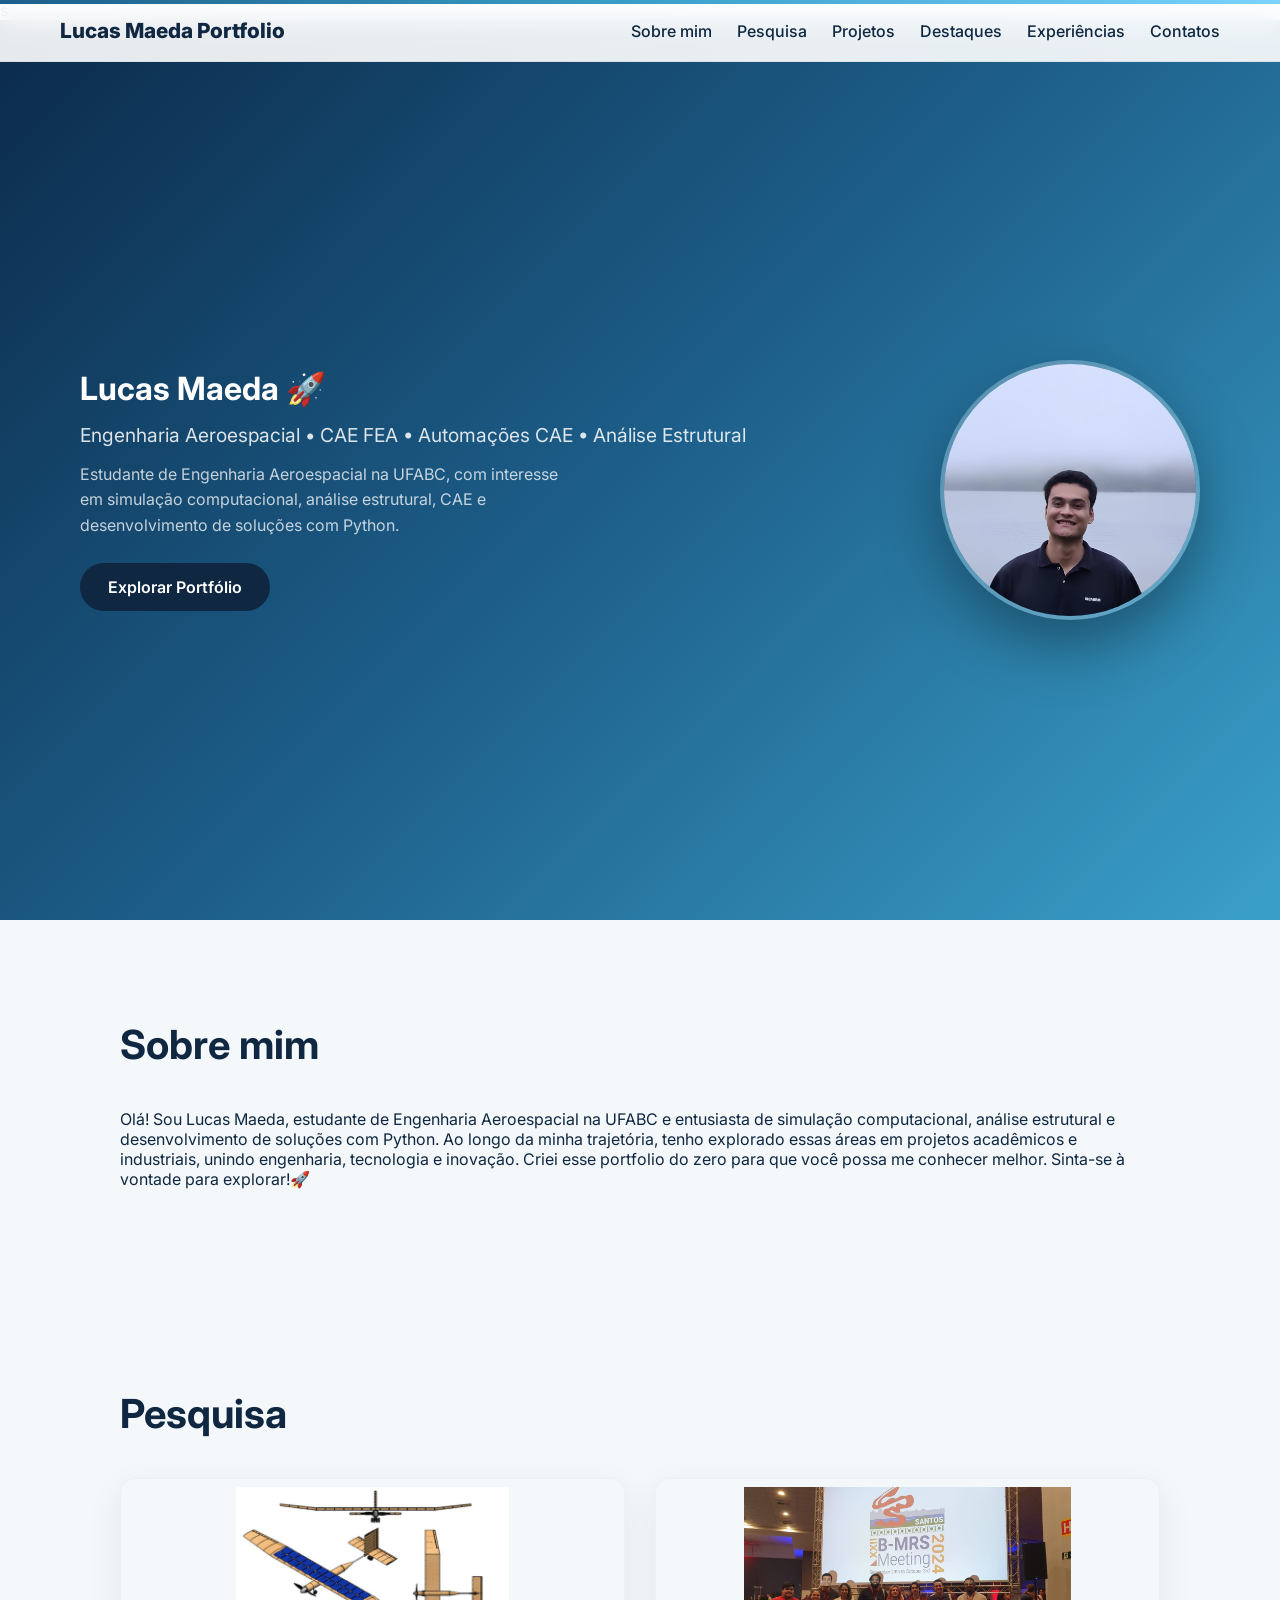
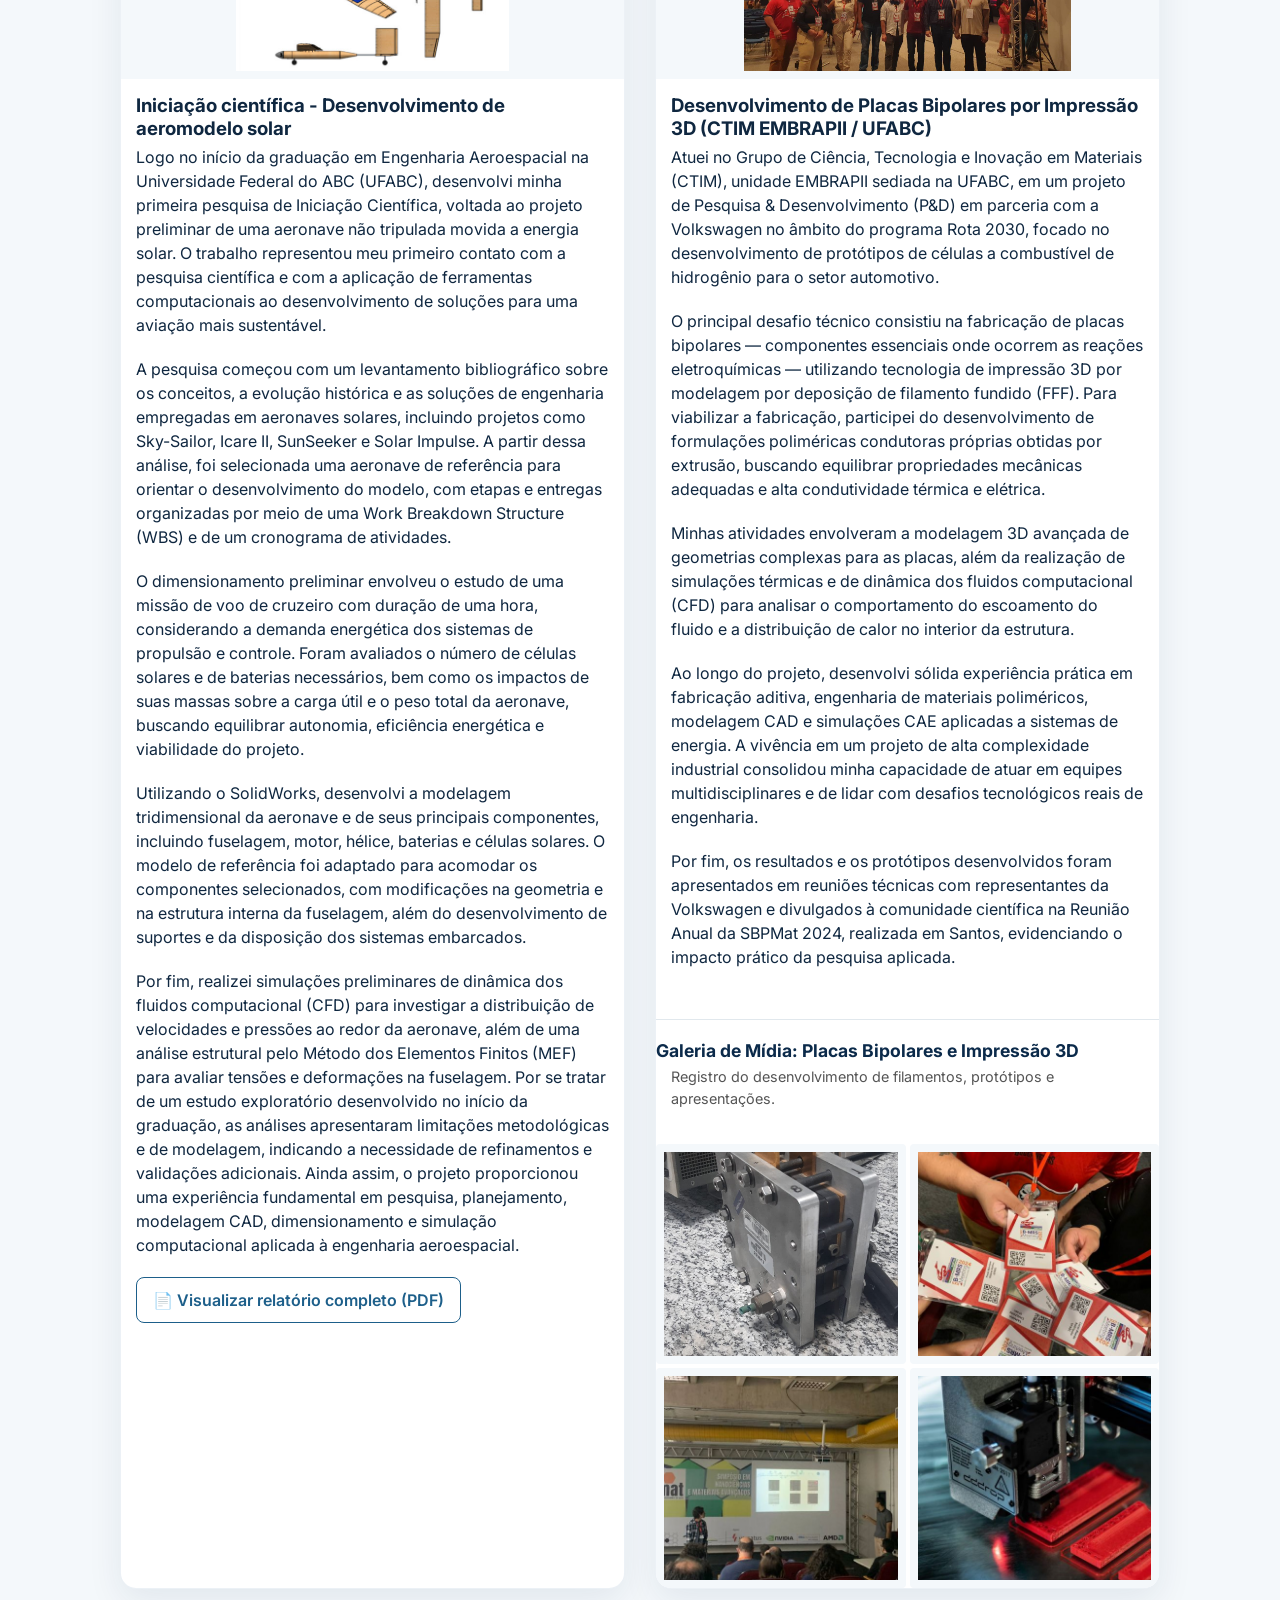
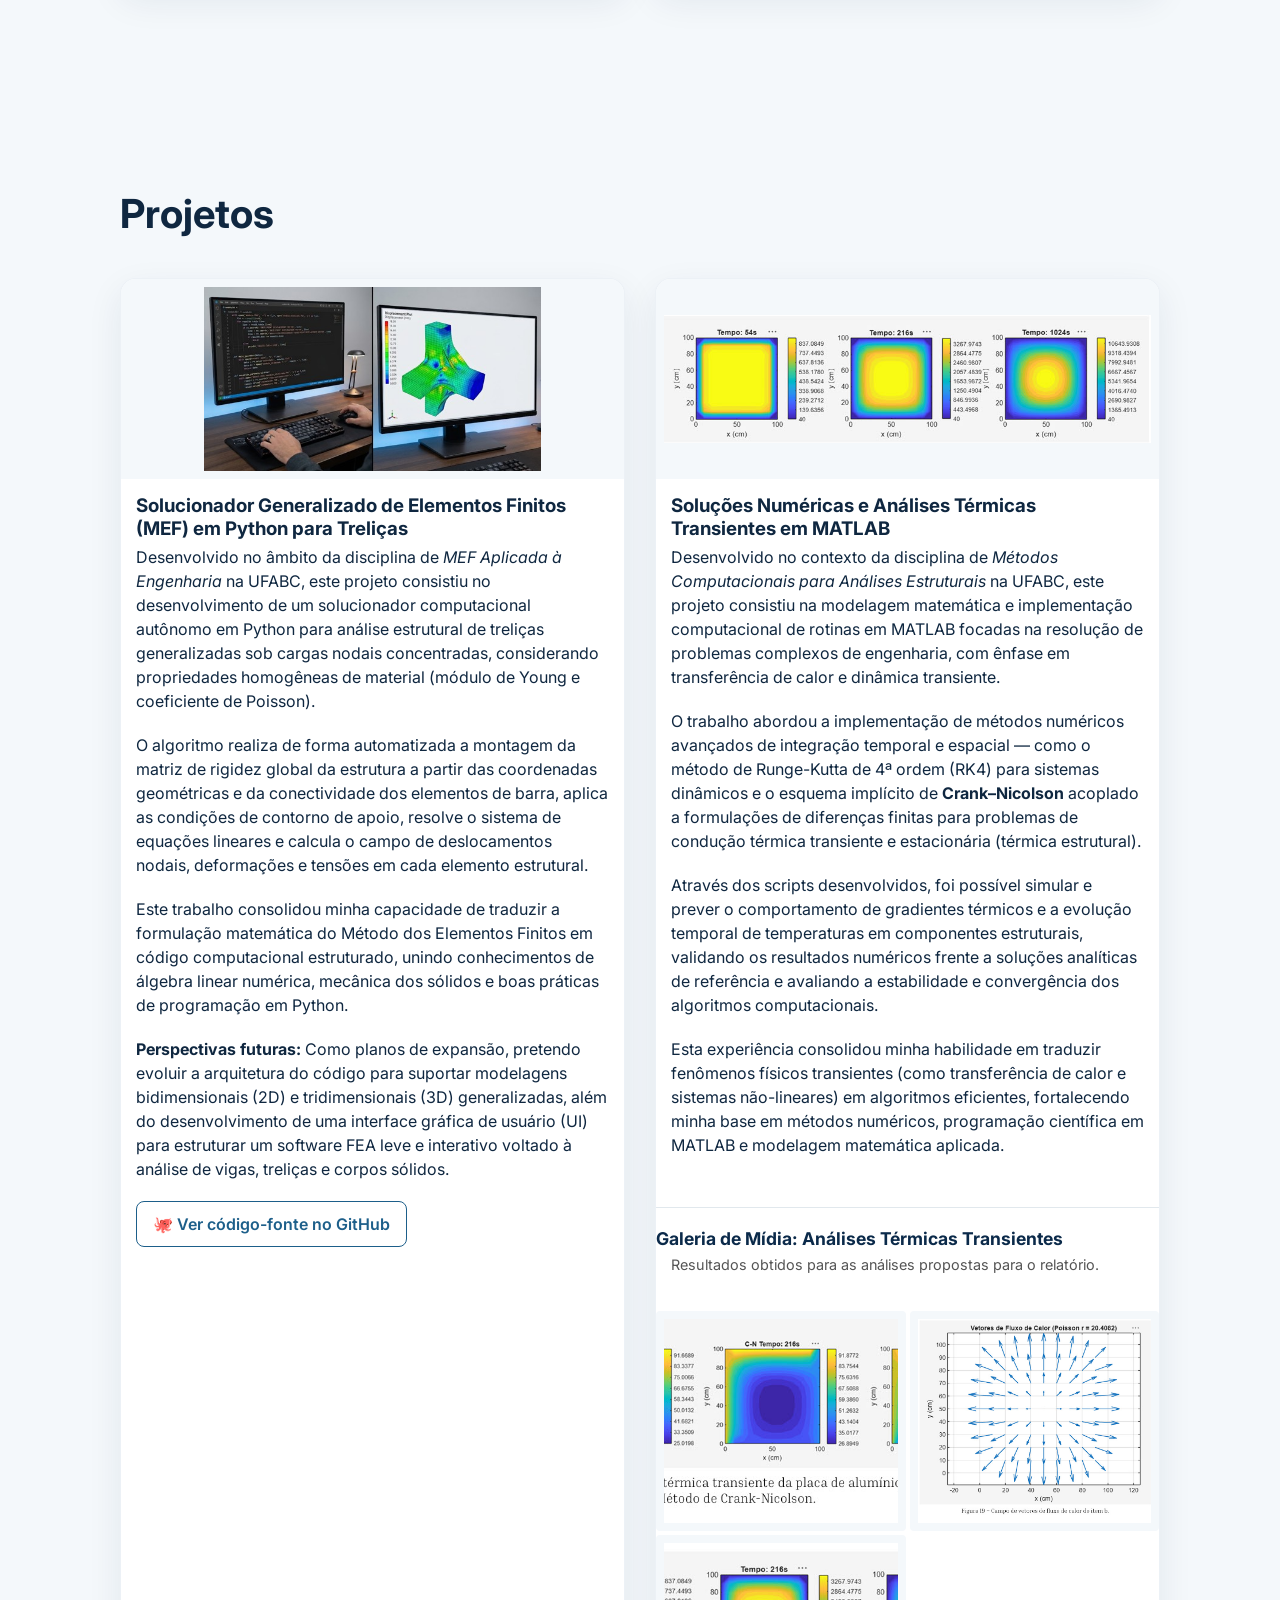
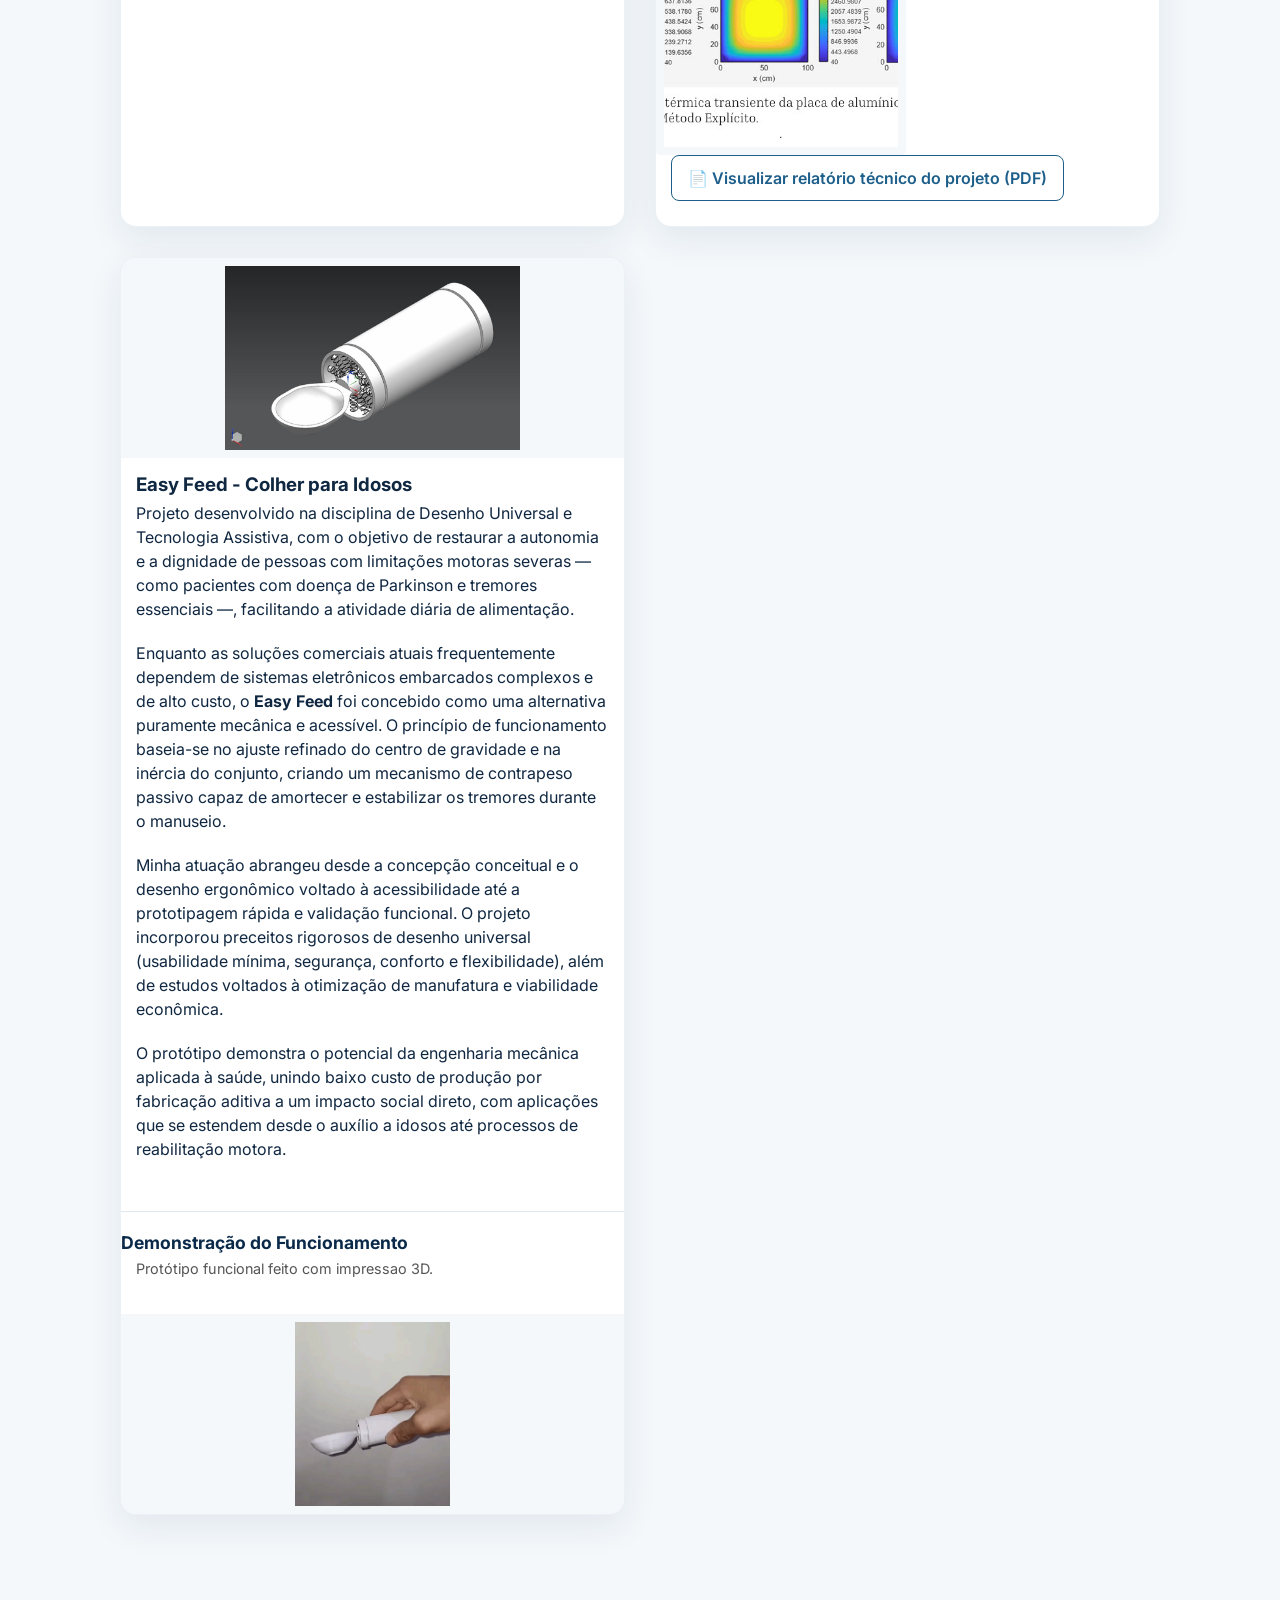
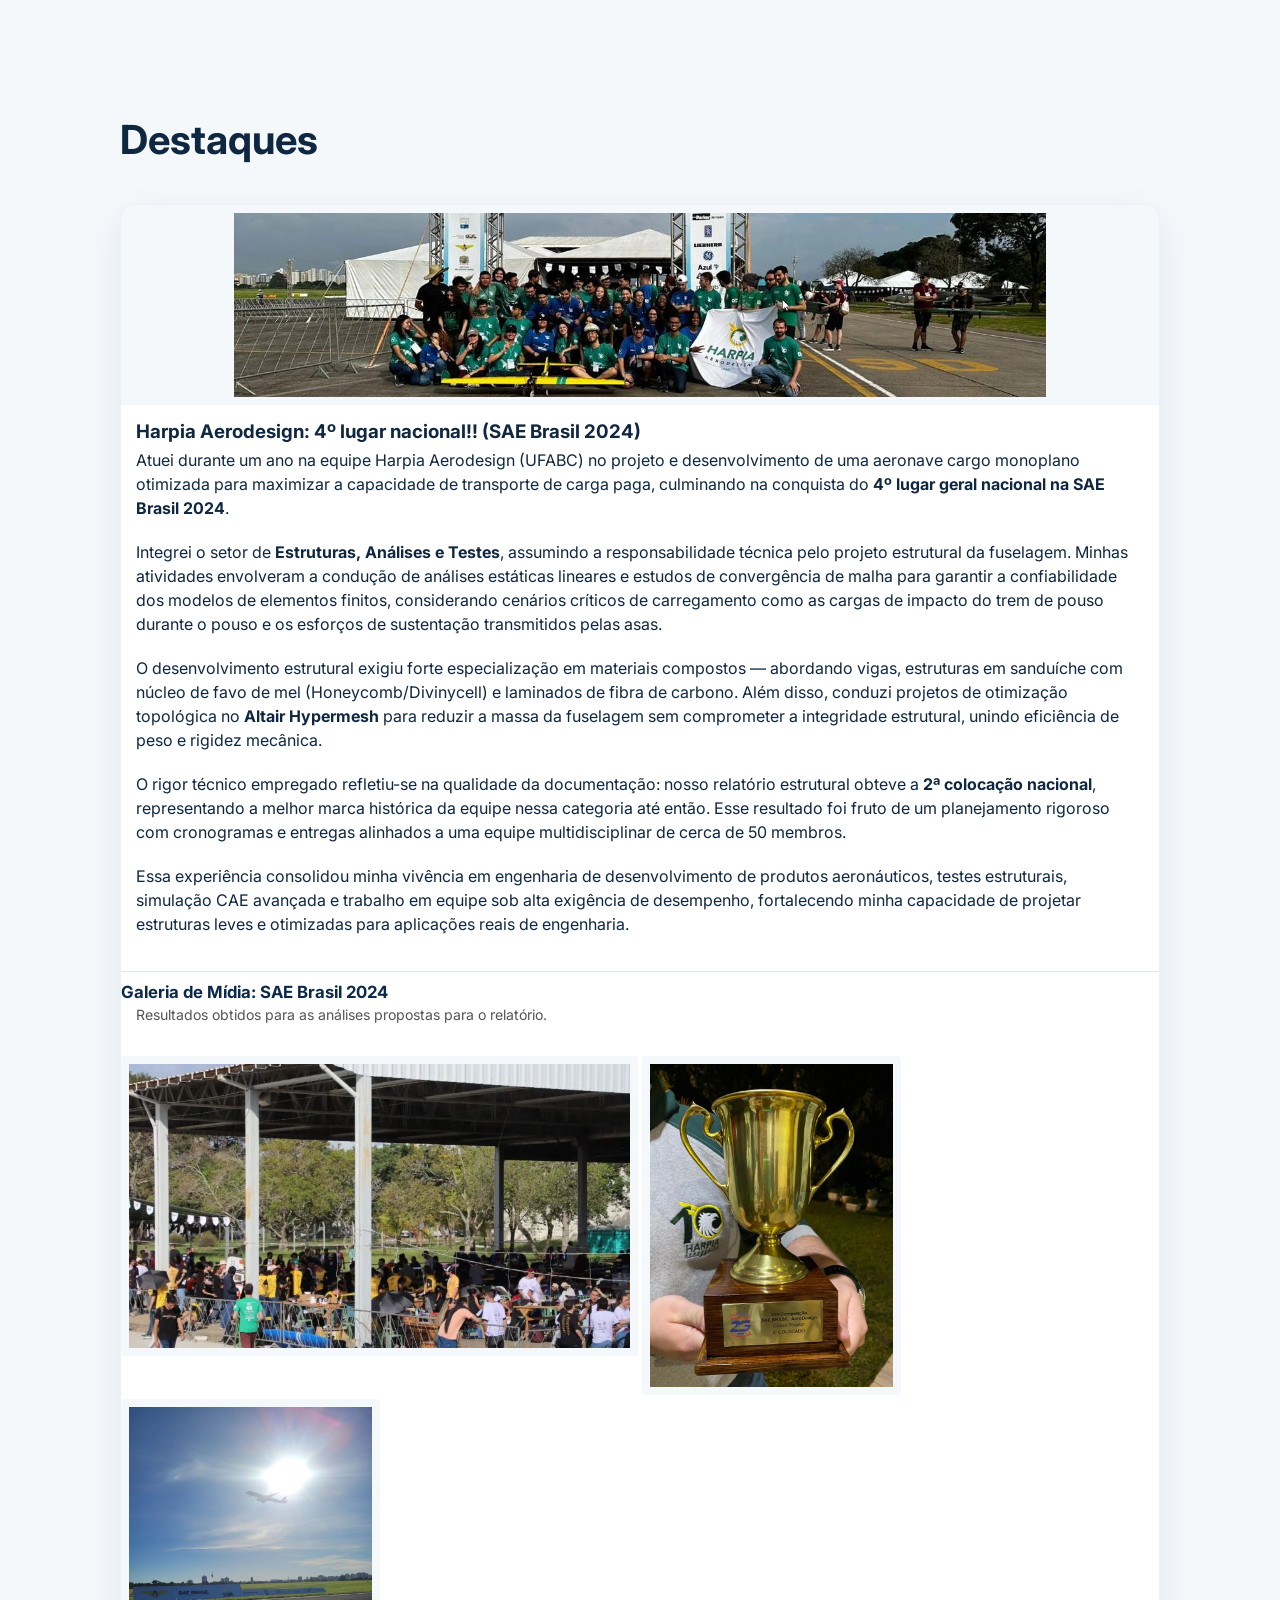
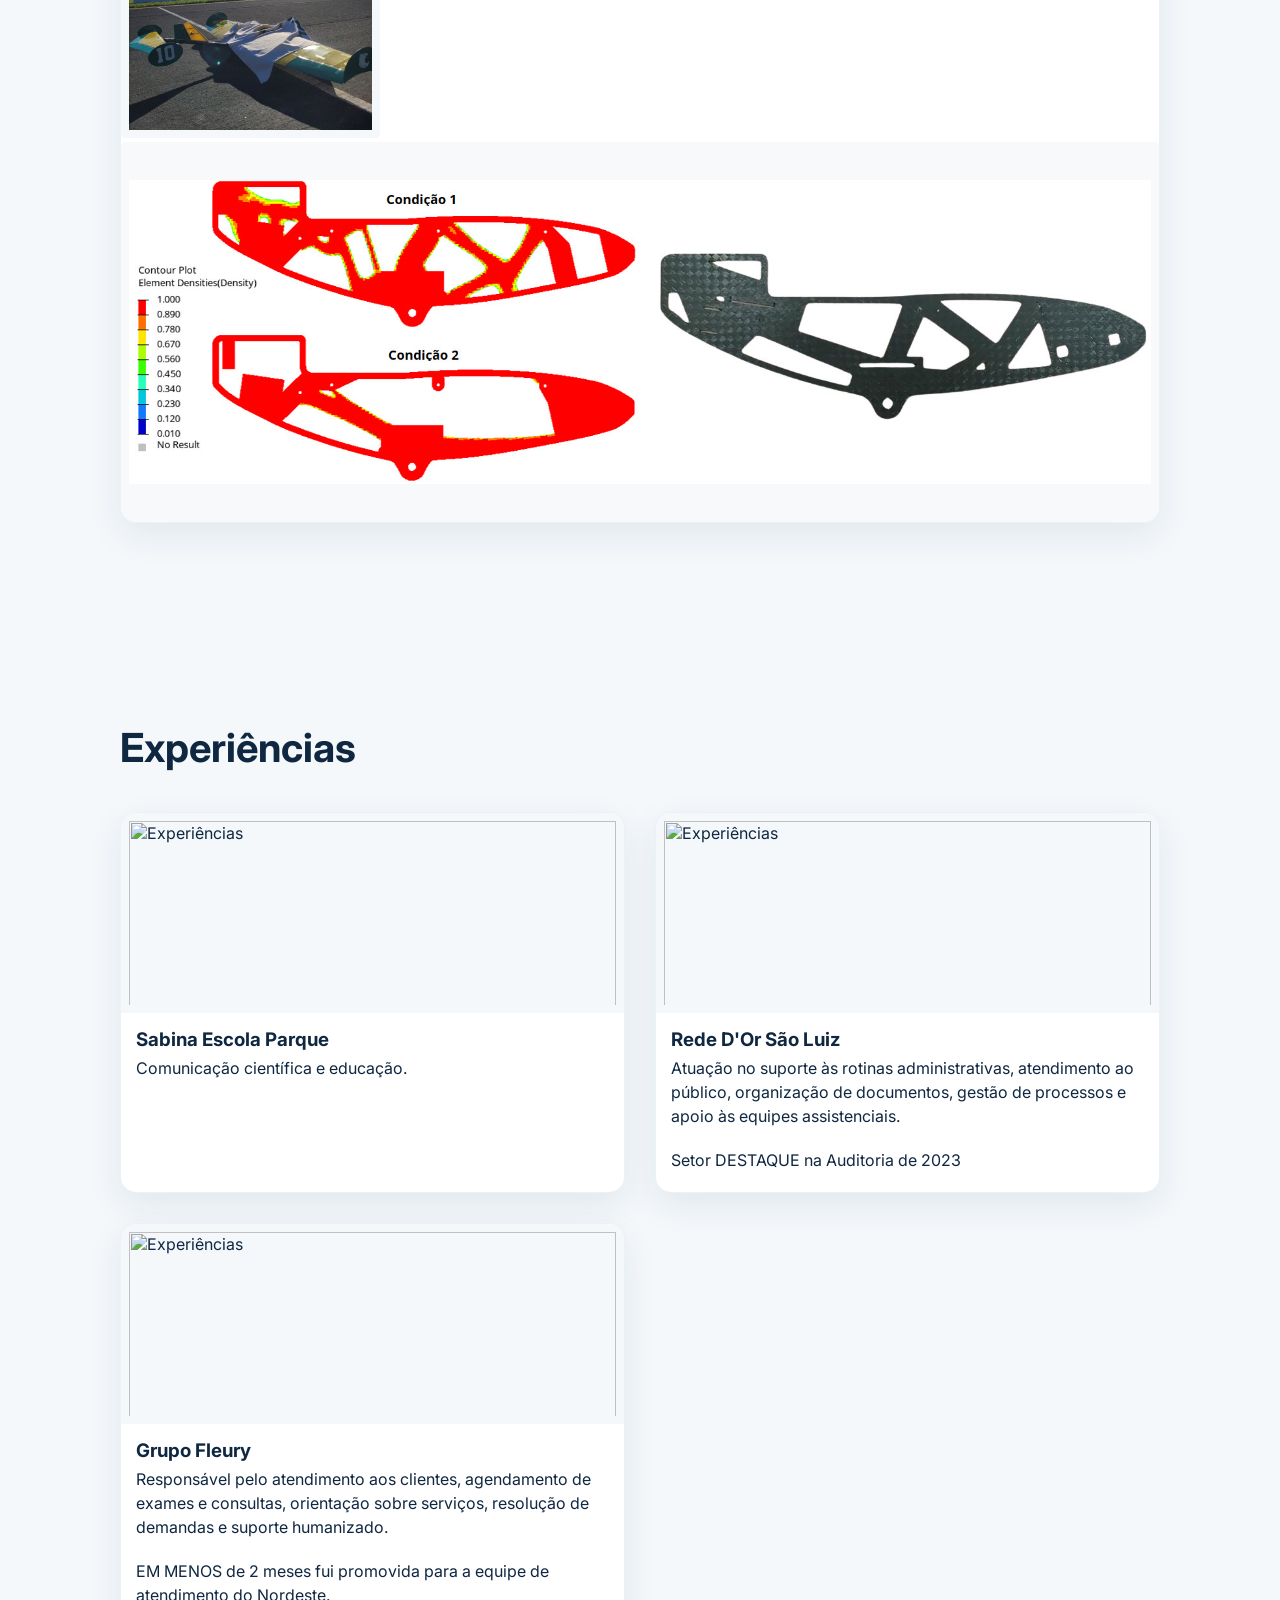
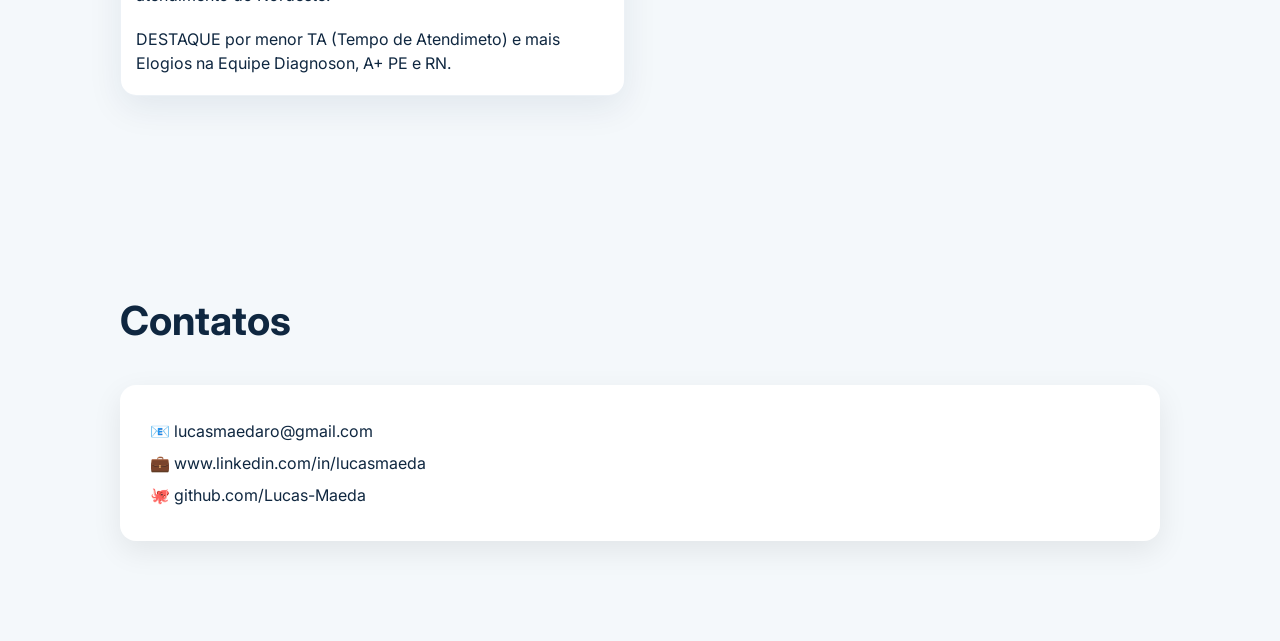
==== commit c701c41e: "Update image attributes for Harpia5" ====
--- a/index.html
+++ b/index.html
@@ -221,7 +221,7 @@
                     <!-- Foto 3 (Aeronave - Ocupa a linha de baixo inteira, na vertical e sem cortes) -->
                     <img src="images/Harpia3.jpg" alt="Análise Harpia 2" style="width: 50%; height: 100%; object-fit: cover; border-radius: 4px;">
                     <!-- Foto 3 (Aeronave - Ocupa a linha de baixo inteira, na vertical e sem cortes) -->
-                    <img src="images/Harpia5.jpg" alt="Análise Harpia 2" style="width: 50%; height: 100%; object-fit: cover; border-radius: 4px;">
+                    <img src="images/Harpia5.jpg" alt="Aeronave Harpia" style="width: 100%; height: 380px; object-fit: contain; background-color: #f8f9fa; border-radius: 4px; grid-column: span 2;">
 
                 </div>
             </div>
